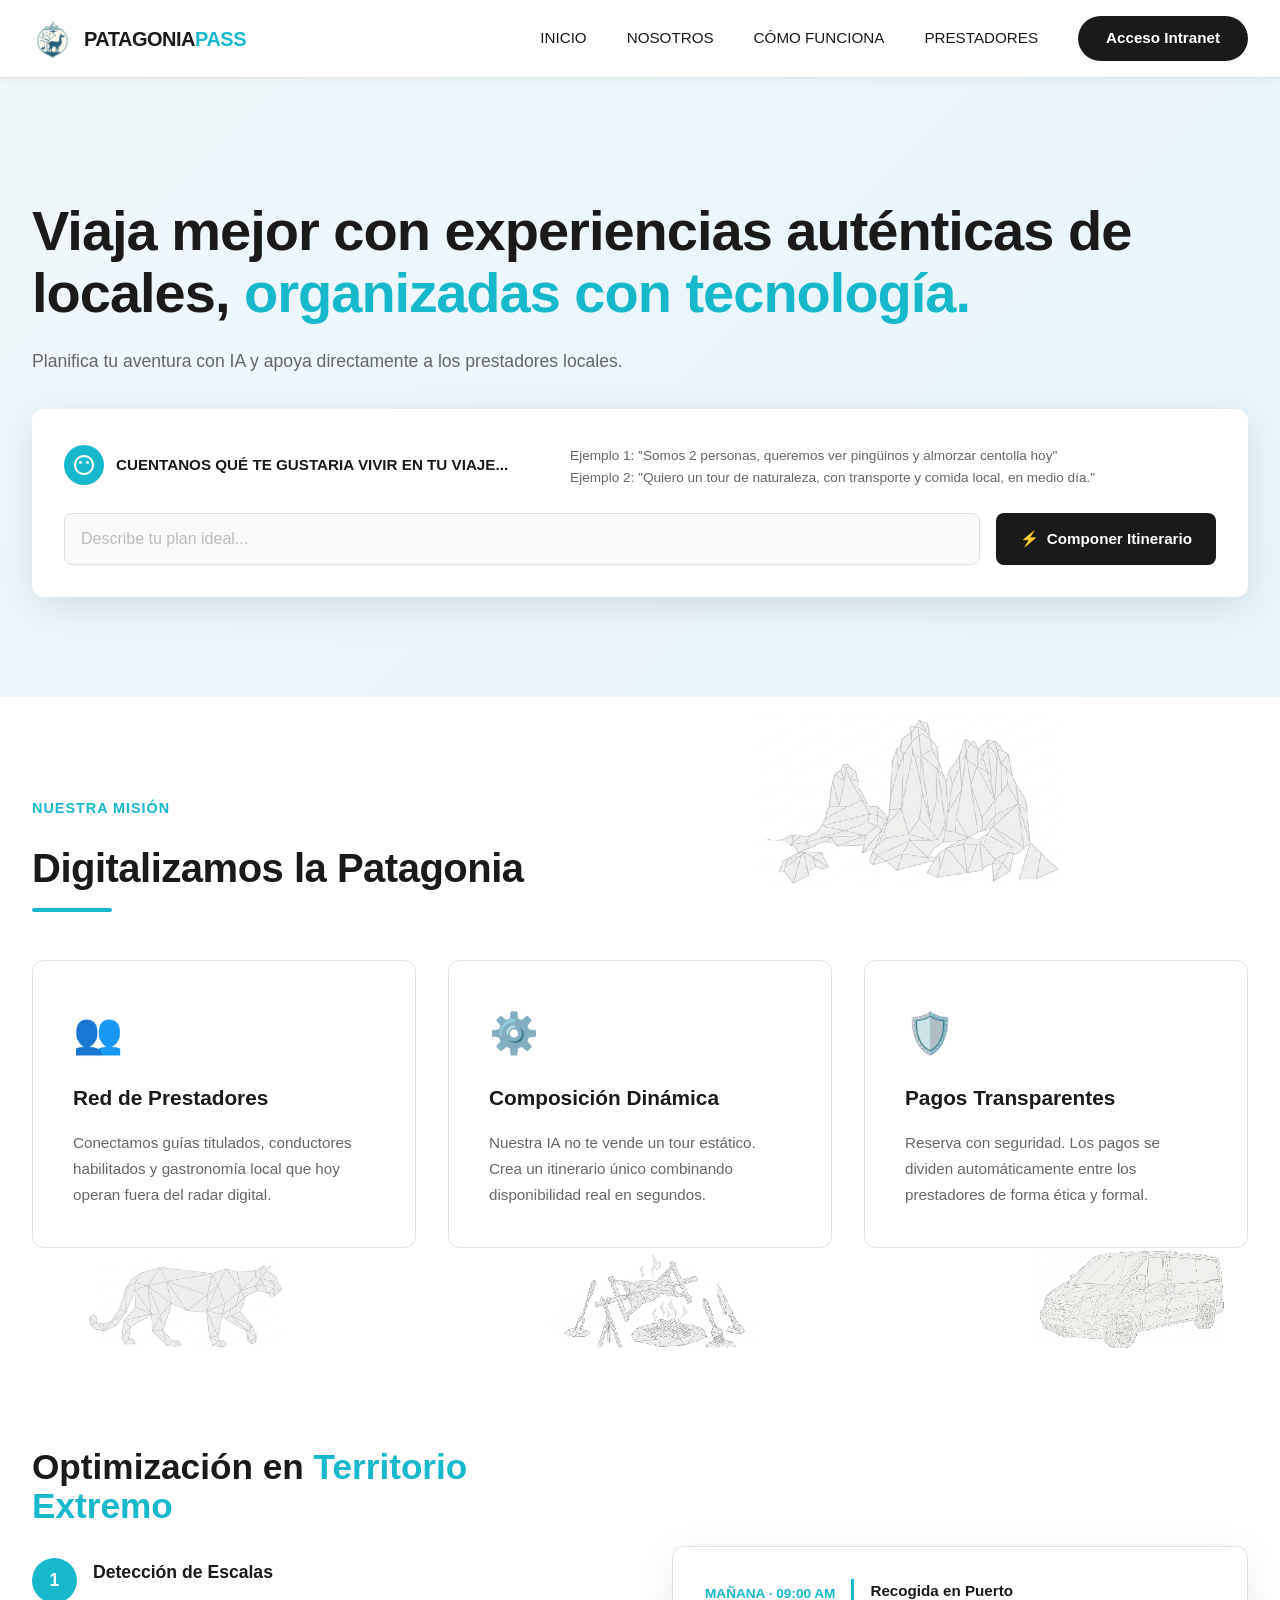
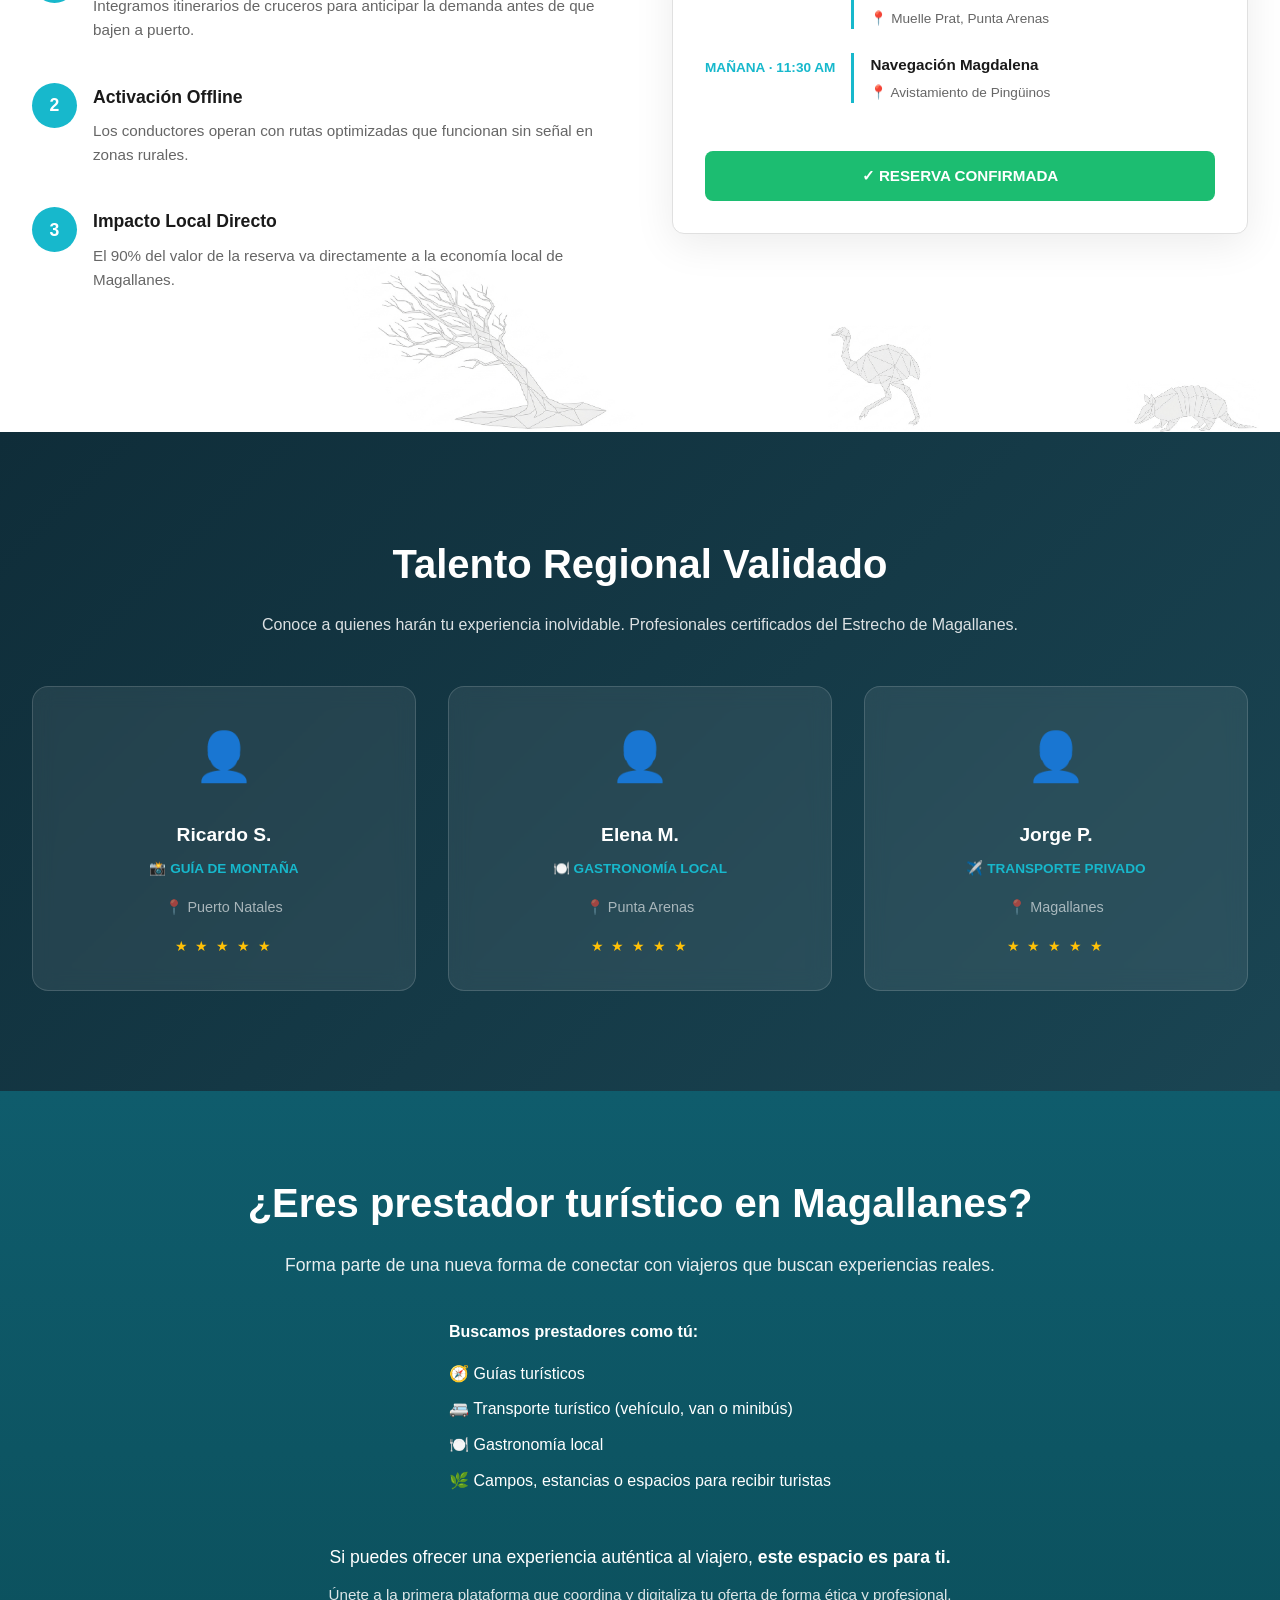
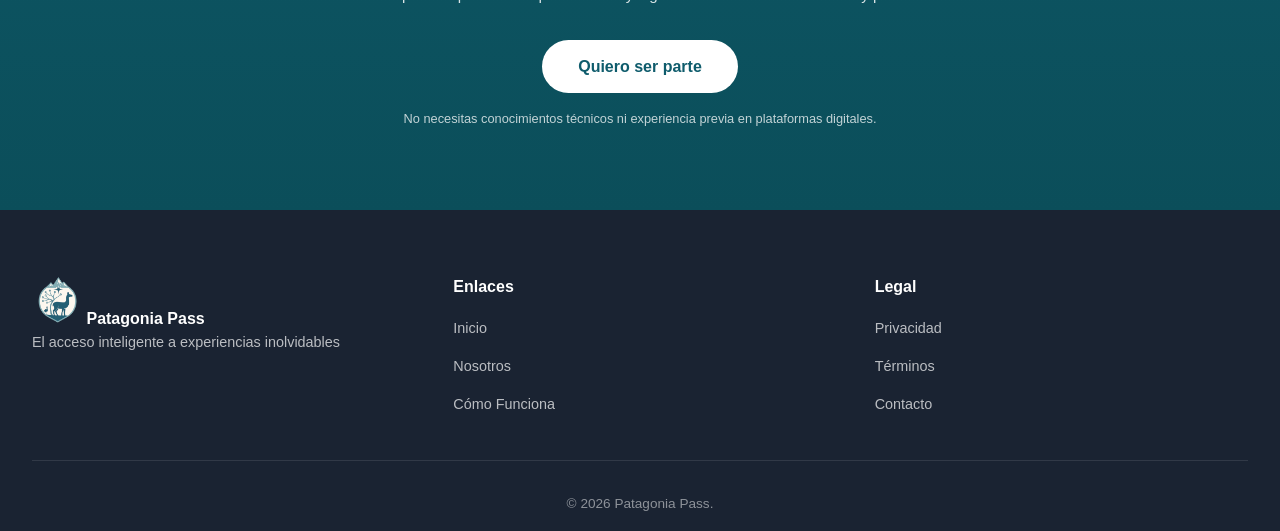
==== frontend/index.html @ 4f22b5eb "Carga frontend" ====
<!DOCTYPE html>
<html lang="es">
<head>
    <meta charset="UTF-8">
    <meta name="viewport" content="width=device-width, initial-scale=1.0">
    <title>Patagonia Pass - El acceso inteligente a experiencias inolvidables</title>
    <link rel="stylesheet" href="assets/css/styles.css">
    <link rel="icon" type="image/png" href="assets/images/logo.png">
</head>
<body>
    <!-- ============== HEADER ============== -->
    <header>
        <div class="header-content">
            <a href="#" class="logo">
                <img src="assets/images/logo.png" alt="Patagonia Pass Logo" class="logo-icon">
                <span class="logo-text">PATAGONIA<span class="pass">PASS</span></span>
            </a>
            <nav>
                <a href="#inicio">INICIO</a>
                <a href="#nosotros">NOSOTROS</a>
                <a href="#como">CÓMO FUNCIONA</a>
                <a href="#prestadores">PRESTADORES</a>
                <a href="login.html" class="btn-acceso">Acceso Intranet</a>
            </nav>
        </div>
    </header>

    <!-- ============== HERO SECTION ============== -->
    <section class="hero" id="inicio">
        <div class="hero-content">
            <div class="hero-text">
                <h1>Viaja mejor con experiencias auténticas de locales, <span class="highlight"> organizadas con tecnología.</span></h1>
                <p>Planifica tu aventura con IA y apoya directamente a los prestadores locales.</p>

                <div class="hero-input-box">
                    <div class="input-label">
                        <svg viewBox="0 0 24 24" fill="currentColor">
                            <path d="M12 2c-5.5 0-10 4.5-10 10s4.5 10 10 10 10-4.5 10-10-4.5-10-10-10zm0 18c-4.4 0-8-3.6-8-8s3.6-8 8-8 8 3.6 8 8-3.6 8-8 8zm3.5-9c.8 0 1.5-.7 1.5-1.5s-.7-1.5-1.5-1.5-1.5.7-1.5 1.5.7 1.5 1.5 1.5zm-7 0c.8 0 1.5-.7 1.5-1.5S9.3 8 8.5 8 7 8.7 7 9.5 7.7 11 8.5 11z"/>
                        </svg>
                        CUENTANOS QUÉ TE GUSTARIA VIVIR EN TU VIAJE...
                        <span class="input-label-subtitle">Ejemplo 1: "Somos 2 personas, queremos ver pingüinos y almorzar centolla hoy"<br> Ejemplo 2: "Quiero un tour de naturaleza, con transporte y comida local, en medio día."</span>
                    </div>
                    <div class="input-group">
                        <input type="text" placeholder="Describe tu plan ideal...">
                        <button class="btn-compose">
                            <span>⚡</span>
                            <span>Componer Itinerario</span>
                        </button>
                    </div>
                </div>
            </div>
        </div>
    </section>

    <!-- ============== MISSION SECTION ============== -->
    <section class="mission-section" id="nosotros">
        <p class="mission-label">NUESTRA MISIÓN</p>
        <h2 class="mission-title">Digitalizamos la Patagonia</h2>
        <div class="title-underline"></div>

        <div class="values-grid">
            <div class="value-card">
                <div class="value-icon">👥</div>
                <h3>Red de Prestadores</h3>
                <p>Conectamos guías titulados, conductores habilitados y gastronomía local que hoy operan fuera del radar digital.</p>
            </div>
            <div class="value-card">
                <div class="value-icon">⚙️</div>
                <h3>Composición Dinámica</h3>
                <p>Nuestra IA no te vende un tour estático. Crea un itinerario único combinando disponibilidad real en segundos.</p>
            </div>
            <div class="value-card">
                <div class="value-icon">🛡️</div>
                <h3>Pagos Transparentes</h3>
                <p>Reserva con seguridad. Los pagos se dividen automáticamente entre los prestadores de forma ética y formal.</p>
            </div>
        </div>
    </section>

    <!-- ============== EXTREME TERRITORY SECTION ============== -->
    <section class="territory-section" id="como">
        <div class="territory-content">
            <div class="territory-text">
                <h2>Optimización en <span class="highlight">Territorio Extremo</span></h2>
                
                <ul class="territory-list">
                    <li>
                        <div class="number">1</div>
                        <div>
                            <h3>Detección de Escalas</h3>
                            <p>Integramos itinerarios de cruceros para anticipar la demanda antes de que bajen a puerto.</p>
                        </div>
                    </li>
                    <li>
                        <div class="number">2</div>
                        <div>
                            <h3>Activación Offline</h3>
                            <p>Los conductores operan con rutas optimizadas que funcionan sin señal en zonas rurales.</p>
                        </div>
                    </li>
                    <li>
                        <div class="number">3</div>
                        <div>
                            <h3>Impacto Local Directo</h3>
                            <p>El 90% del valor de la reserva va directamente a la economía local de Magallanes.</p>
                        </div>
                    </li>
                </ul>
            </div>

            <div class="territory-visual">
                
                
                <div class="itinerary-item">
                    <div class="itinerary-time">MAÑANA · 09:00 AM</div>
                    <div class="itinerary-content">
                        <h4>Recogida en Puerto</h4>
                        <p>📍 Muelle Prat, Punta Arenas</p>
                    </div>
                </div>

                <div class="itinerary-item">
                    <div class="itinerary-time">MAÑANA · 11:30 AM</div>
                    <div class="itinerary-content">
                        <h4>Navegación Magdalena</h4>
                        <p>📍 Avistamiento de Pingüinos</p>
                    </div>
                </div>

                <button class="btn-confirm">✓ RESERVA CONFIRMADA</button>
            </div>
        </div>
    </section>

    <!-- ============== TALENTS SECTION ============== -->
    <section class="talents-section" id="prestadores">
        <div class="talents-content">
            <h2>Talento Regional Validado</h2>
            <p>Conoce a quienes harán tu experiencia inolvidable. Profesionales certificados del Estrecho de Magallanes.</p>

            <div class="talents-grid">
                <div class="talent-card">
                    <div class="talent-icon">👤</div>
                    <h3>Ricardo S.</h3>
                    <div class="talent-role">📸 GUÍA DE MONTAÑA</div>
                    <div class="talent-location">📍 Puerto Natales</div>
                    <div class="talent-stars">★ ★ ★ ★ ★</div>
                </div>

                <div class="talent-card">
                    <div class="talent-icon">👤</div>
                    <h3>Elena M.</h3>
                    <div class="talent-role">🍽️ GASTRONOMÍA LOCAL</div>
                    <div class="talent-location">📍 Punta Arenas</div>
                    <div class="talent-stars">★ ★ ★ ★ ★</div>
                </div>

                <div class="talent-card">
                    <div class="talent-icon">👤</div>
                    <h3>Jorge P.</h3>
                    <div class="talent-role">✈️ TRANSPORTE PRIVADO</div>
                    <div class="talent-location">📍 Magallanes</div>
                    <div class="talent-stars">★ ★ ★ ★ ★</div>
                </div>
            </div>
        </div>
    </section>

    <!-- ============== providers SECTION ============== -->
    
<section class="providers-section">
  <div class="providers-container">

    <h2 class="providers-title">
      ¿Eres prestador turístico en Magallanes?
    </h2>

    <p class="providers-subtitle">
      Forma parte de una nueva forma de conectar con viajeros que buscan experiencias reales.
    </p>

    <div class="providers-list-wrapper">
      <p class="providers-list-title">Buscamos prestadores como tú:</p>

      <ul class="providers-list">
        <li>🧭 Guías turísticos</li>
        <li>🚐 Transporte turístico (vehículo, van o minibús)</li>
        <li>🍽️ Gastronomía local</li>
        <li>🌿 Campos, estancias o espacios para recibir turistas</li>
      </ul>
    </div>

    <p class="providers-closing">
      Si puedes ofrecer una experiencia auténtica al viajero,
      <strong>este espacio es para ti.</strong>
    </p>

    <p class="providers-description">
      Únete a la primera plataforma que coordina y digitaliza tu oferta de forma ética y profesional.
    </p>

    <a href="register.html" class="providers-button">
      Quiero ser parte
    </a>

    <p class="providers-note">
      No necesitas conocimientos técnicos ni experiencia previa en plataformas digitales.
    </p>

  </div>
</section>


    <!-- ============== FOOTER ============== -->
    <footer>
        
        <div class="footer-content">
            <div class="footer-section">
                
                <img src="assets/images/logo.png" alt="Patagonia Pass" class="footer-logo-img">
            <span><b>Patagonia Pass</b></span>
                <p>El acceso inteligente a experiencias inolvidables</p>
            </div>
            <div class="footer-section">
                <h4>Enlaces</h4>
                <ul>
                    <li><a href="#inicio">Inicio</a></li>
                    <li><a href="#nosotros">Nosotros</a></li>
                    <li><a href="#como">Cómo Funciona</a></li>
                </ul>
            </div>
            <div class="footer-section">
                <h4>Legal</h4>
                <ul>
                    <li><a href="#">Privacidad</a></li>
                    <li><a href="#">Términos</a></li>
                    <li><a href="#">Contacto</a></li>
                </ul>
            </div>
        </div>
        <div class="footer-bottom">
            <p>&copy; 2026 Patagonia Pass.</p>
        </div>
    </footer>

    <script src="assets/js/main.js"></script>
</body>
</html>
---- frontend/assets/css/styles.css ----
/* PATAGONIA PASS - MAIN STYLES */

* {
    margin: 0;
    padding: 0;
    box-sizing: border-box;
}

:root {
    --primary-dark: #1a2332;
    --primary-teal: #1b7fa8;
    --accent-cyan: #17b8cc;
    --accent-blue: #0087d4;
    --text-dark: #1a1a1a;
    --text-light: #ffffff;
    --text-muted: #666666;
    --bg-light: #f5f9fc;
    --bg-dark: #1a2e3e;
    --border-light: #e0e0e0;
    --success-green: #1cbd71;
}

html {
    scroll-behavior: smooth;
}

body {
    font-family: -apple-system, BlinkMacSystemFont, 'Segoe UI', Roboto, 'Helvetica Neue', Arial, sans-serif;
    background: white;
    color: var(--text-dark);
    line-height: 1.6;
    overflow-x: hidden;
     
}

/* HEADER & NAV */

header {
    position: fixed;
    top: 0;
    width: 100%;
    z-index: 1000;
    background: rgba(255, 255, 255, 0.98);
    backdrop-filter: blur(10px);
    border-bottom: 1px solid var(--border-light);
    padding: 1rem 2rem;
    box-shadow: 0 2px 10px rgba(0, 0, 0, 0.05);
    transition: all 0.3s ease;
}

header.scrolled {
    box-shadow: 0 4px 20px rgba(0, 0, 0, 0.1);
}

.header-content {
    max-width: 1400px;
    margin: 0 auto;
    display: flex;
    justify-content: space-between;
    align-items: center;
}

.logo {
    display: flex;
    align-items: center;
    gap: 0.75rem;
    text-decoration: none;
    color: var(--text-dark);
    transition: transform 0.3s ease;
}

.logo:hover {
    transform: scale(1.05);
}

.logo-icon {
    width: 40px;
    height: 40px;
    object-fit: contain;
}

.logo-text {
    font-size: 1.25rem;
    font-weight: 700;
    letter-spacing: -0.5px;
}

.logo-text .pass {
    color: var(--accent-cyan);
}

nav {
    display: flex;
    gap: 2.5rem;
    align-items: center;
}

nav a {
    color: var(--text-dark);
    text-decoration: none;
    font-size: 0.95rem;
    font-weight: 500;
    transition: color 0.3s ease;
    position: relative;
}

nav a:hover {
    color: var(--accent-cyan);
}

.btn-acceso {
    background: var(--text-dark);
    color: white;
    padding: 0.65rem 1.75rem;
    border-radius: 25px;
    border: none;
    font-weight: 600;
    cursor: pointer;
    transition: all 0.3s ease;
    text-decoration: none;
    font-size: 0.95rem;
    display: inline-block;
}

.btn-acceso:hover {
    background: var(--accent-cyan);
    transform: translateY(-2px);
    box-shadow: 0 4px 15px rgba(23, 184, 204, 0.3);
}

/* HERO SECTION */

.hero {
    background: linear-gradient(135deg, #f0f7fb 0%, #e6f5fc 100%);
    padding: 140px 2rem 100px;
    position: relative;
    overflow: hidden;
    margin-top: 60px;
}

.hero::before {
    content: '';
    position: absolute;
    top: -100px;
    right: -150px;
    width: 500px;
    height: 500px;
    opacity: 0.08;
    filter: grayscale(1) brightness(1.2);
}

.hero::after {
    content: '';
    position: absolute;
    bottom: -50px;
    left: -100px;
    width: 400px;
    height: 400px;
    opacity: 0.06;
    filter: grayscale(1) brightness(1.2);
    transform: scaleX(-1);
}

.hero-content {
    max-width: 1400px;
    margin: 0 auto;
    display: grid;
    grid-template-columns: 1fr;
    gap: 3rem;
    align-items: center;
    position: relative;
    z-index: 10;
  
}

.hero-text h1 {
    font-size: 3.5rem;
    line-height: 1.1;
    color: var(--text-dark);
    margin-bottom: 1.5rem;
    font-weight: 900;
    letter-spacing: -1px;
}

.hero-text h1 .highlight {
    color: var(--accent-cyan);
}

.hero-text p {
    font-size: 1.1rem;
    color: var(--text-muted);
    margin-bottom: 2rem;
    line-height: 1.7;
}

.hero-input-box {
    background: white;
    border-radius: 12px;
    padding: 2rem;
    box-shadow: 0 10px 40px rgba(0, 0, 0, 0.1);
    margin-top: 2rem;
    animation: slideUp 0.6s ease-out 0.3s both;
    width: 100%;
}

@keyframes slideUp {
    from {
        opacity: 0;
        transform: translateY(30px);
    }
    to {
        opacity: 1;
        transform: translateY(0);
    }
}

.input-label {
    display: flex;
    align-items: center;
    gap: 0.75rem;
    margin-bottom: 1.5rem;
    font-weight: 700;
    color: var(--text-dark);
    font-size: 0.95rem;
}

.input-label svg {
    width: 40px;
    height: 40px;
    background: var(--accent-cyan);
    border-radius: 50%;
    padding: 8px;
    color: white;
    flex-shrink: 0;
}

.input-label-subtitle {
    display: block;
    font-size: 0.85rem;
    color: var(--text-muted);
    font-weight: 400;
    margin-top: 0.25rem;
    margin-left: 50px;
}

.input-group {
    display: flex;
    gap: 1rem;
    width: 100%;
}

.input-group input {
    flex: 1;
    padding: 1rem;
    border: 1px solid var(--border-light);
    border-radius: 8px;
    font-size: 1rem;
    background: #f9f9f9;
    color: var(--text-dark);
    transition: all 0.3s ease;
}

.input-group input:focus {
    outline: none;
    border-color: var(--accent-cyan);
    background: white;
    box-shadow: 0 0 0 3px rgba(23, 184, 204, 0.1);
}

.input-group input::placeholder {
    color: #bbb;
}

.btn-compose {
    background: var(--text-dark);
    color: white;
    padding: 1rem 1.5rem;
    border-radius: 8px;
    border: none;
    font-weight: 600;
    cursor: pointer;
    transition: all 0.3s ease;
    white-space: nowrap;
    display: flex;
    align-items: center;
    gap: 0.5rem;
    font-size: 0.95rem;
}

.btn-compose:hover {
    background: var(--accent-cyan);
    transform: translateY(-2px);
    box-shadow: 0 6px 20px rgba(23, 184, 204, 0.4);
}

/* MISSION SECTION */

.mission-section {
    padding: 100px 2rem;
    max-width: 1400px;
    margin: 0 auto;
    background: linear-gradient(180deg, rgba(255, 255, 255, 0) 0%, rgba(23, 184, 204, 0.02) 100%);
    background-image: url('../images/Fondo - guanaco.png');
    background-size: contain;
    background-repeat: no-repeat;
   
    
    
    
}

.mission-section::before {
    content: '';
    position: absolute;
    top: 50%;
    right: -150px;
    width: 400px;
    height: 400px;
    opacity: 0.05;
    filter: grayscale(1);
    pointer-events: none;
}

.mission-label {
    color: var(--accent-cyan);
    font-size: 0.9rem;
    font-weight: 700;
    letter-spacing: 1px;
    margin-bottom: 1rem;
}

.mission-title {
    font-size: 2.5rem;
    color: var(--text-dark);
    margin-bottom: 0.5rem;
    font-weight: 900;
    letter-spacing: -0.5px;
}

.title-underline {
    width: 80px;
    height: 4px;
    background: var(--accent-cyan);
    margin-bottom: 3rem;
    border-radius: 2px;
}

.values-grid {
    display: grid;
    grid-template-columns: repeat(3, 1fr);
    gap: 2rem;
    margin-top: 2rem;
}

.value-card {
    background: white;
    border: 1px solid var(--border-light);
    border-radius: 12px;
    padding: 2.5rem;
    transition: all 0.3s ease;
    position: relative;
}

.value-card:hover {
    box-shadow: 0 10px 30px rgba(0, 0, 0, 0.1);
    transform: translateY(-8px);
    border-color: var(--accent-cyan);
}

.value-icon {
    font-size: 2.5rem;
    margin-bottom: 1rem;
    color: var(--accent-cyan);
}

.value-card h3 {
    font-size: 1.3rem;
    color: var(--text-dark);
    margin-bottom: 1rem;
    font-weight: 700;
}

.value-card p {
    color: var(--text-muted);
    line-height: 1.7;
    font-size: 0.95rem;
}

/* TERRITORY SECTION */

.territory-section {
    background: white;
    padding: 100px 2rem;
    position: relative;
     background-image: url('../images/Fondo - segunda.png');
    background-size: contain;
    background-repeat: no-repeat;
    
}

.territory-section::before {
    content: '';
    position: absolute;
    top: -50px;
    left: -150px;
    width: 400px;
    height: 400px;
 
    
}

.territory-content {
    max-width: 1400px;
    margin: 0 auto;
    display: grid;
    grid-template-columns: 1fr 1fr;
    gap: 4rem;
    align-items: center;
}

.territory-text h2 {
    font-size: 2.2rem;
    color: var(--text-dark);
    margin-bottom: 2rem;
    font-weight: 900;
    line-height: 1.1;
}

.territory-text h2 .highlight {
    color: var(--accent-cyan);
}

.territory-list {
    list-style: none;
}

.territory-list li {
    display: flex;
    gap: 1rem;
    margin-bottom: 2.5rem;
    align-items: flex-start;
    animation: fadeInLeft 0.6s ease-out backwards;
}

.territory-list li:nth-child(1) {
    animation-delay: 0.1s;
}

.territory-list li:nth-child(2) {
    animation-delay: 0.2s;
}

.territory-list li:nth-child(3) {
    animation-delay: 0.3s;
}

@keyframes fadeInLeft {
    from {
        opacity: 0;
        transform: translateX(-30px);
    }
    to {
        opacity: 1;
        transform: translateX(0);
    }
}

.territory-list .number {
    background: var(--accent-cyan);
    color: white;
    width: 45px;
    height: 45px;
    border-radius: 50%;
    display: flex;
    align-items: center;
    justify-content: center;
    font-weight: 700;
    flex-shrink: 0;
    font-size: 1.1rem;
}

.territory-list h3 {
    font-size: 1.1rem;
    color: var(--text-dark);
    margin-bottom: 0.5rem;
    font-weight: 700;
}

.territory-list p {
    color: var(--text-muted);
    font-size: 0.95rem;
    line-height: 1.6;
}

.territory-visual {
    background: white;
    border-radius: 12px;
    padding: 2rem;
    box-shadow: 0 10px 40px rgba(0, 0, 0, 0.08);
    border: 1px solid var(--border-light);
    animation: slideUp 0.6s ease-out;
}

.itinerary-item {
    display: flex;
    gap: 1rem;
    margin-bottom: 1.5rem;
    align-items: flex-start;
}

.itinerary-time {
    color: var(--accent-cyan);
    font-weight: 700;
    font-size: 0.85rem;
    white-space: nowrap;
    padding-top: 0.25rem;
}

.itinerary-content {
    flex: 1;
    border-left: 3px solid var(--accent-cyan);
    padding-left: 1rem;
}

.itinerary-content h4 {
    color: var(--text-dark);
    margin-bottom: 0.25rem;
    font-weight: 700;
    font-size: 0.95rem;
}

.itinerary-content p {
    color: var(--text-muted);
    font-size: 0.85rem;
}

.btn-confirm {
    background: var(--success-green);
    color: white;
    width: 100%;
    padding: 1rem;
    border: none;
    border-radius: 8px;
    font-weight: 700;
    cursor: pointer;
    margin-top: 1.5rem;
    transition: all 0.3s ease;
    font-size: 0.95rem;
}

.btn-confirm:hover {
    background: #159d60;
    transform: translateY(-2px);
    box-shadow: 0 6px 20px rgba(28, 189, 113, 0.3);
}

/* TALENTS SECTION */

.talents-section {
    background: linear-gradient(135deg, #0f2d39 0%, #1a4553 100%);
    padding: 100px 2rem;
    color: white;
    position: relative;
    overflow: hidden;
}

.talents-section::before {
    content: '';
    position: absolute;
    top: 50%;
    right: -100px;
    width: 450px;
    height: 450px;
    opacity: 0.08;
    filter: grayscale(1) brightness(0.8);
    transform: translateY(-50%);
}

.talents-content {
    max-width: 1400px;
    margin: 0 auto;
    text-align: center;
    position: relative;
    z-index: 10;
}

.talents-content h2 {
    font-size: 2.5rem;
    color: white;
    margin-bottom: 1rem;
    font-weight: 900;
}

.talents-content > p {
    color: rgba(255, 255, 255, 0.85);
    font-size: 1rem;
    margin-bottom: 3rem;
    max-width: 800px;
    margin-left: auto;
    margin-right: auto;
    line-height: 1.6;
}

.talents-grid {
    display: grid;
    grid-template-columns: repeat(3, 1fr);
    gap: 2rem;
    margin-top: 2rem;
}

.talent-card {
    background: rgba(255, 255, 255, 0.08);
    border: 1px solid rgba(255, 255, 255, 0.15);
    border-radius: 16px;
    padding: 2rem;
    text-align: center;
    transition: all 0.3s ease;
    backdrop-filter: blur(10px);
    animation: fadeInUp 0.6s ease-out backwards;
}

.talent-card:nth-child(1) {
    animation-delay: 0.1s;
}

.talent-card:nth-child(2) {
    animation-delay: 0.2s;
}

.talent-card:nth-child(3) {
    animation-delay: 0.3s;
}

@keyframes fadeInUp {
    from {
        opacity: 0;
        transform: translateY(30px);
    }
    to {
        opacity: 1;
        transform: translateY(0);
    }
}

.talent-card:hover {
    background: rgba(255, 255, 255, 0.12);
    transform: translateY(-5px);
    border-color: rgba(23, 184, 204, 0.5);
}

.talent-icon {
    font-size: 3rem;
    margin-bottom: 1.5rem;
    color: var(--accent-cyan);
}

.talent-card h3 {
    color: white;
    font-size: 1.2rem;
    margin-bottom: 0.5rem;
    font-weight: 700;
}

.talent-role {
    color: var(--accent-cyan);
    font-size: 0.85rem;
    font-weight: 700;
    margin-bottom: 1rem;
    display: flex;
    align-items: center;
    justify-content: center;
    gap: 0.5rem;
}

.talent-location {
    color: rgba(255, 255, 255, 0.6);
    font-size: 0.9rem;
    margin-bottom: 1rem;
}

.talent-stars {
    color: #ffc107;
    font-size: 0.9rem;
    letter-spacing: 2px;
}

/* OPERATOR CTA SECTION */

.operator-cta {
    background: linear-gradient(135deg, #0e5267 0%, #1a7891 100%);
    padding: 100px 2rem;
    position: relative;
    overflow: hidden;
}

.operator-cta::before {
    content: '';
    position: absolute;
    right: -120px;
    top: 50%;
    width: 450px;
    height: 450px;

    opacity: 0.1;
    filter: grayscale(1) brightness(0.9);
    transform: translateY(-50%);
}

.operator-cta-content {
    max-width: 1000px;
    margin: 0 auto;
    text-align: center;
    position: relative;
    z-index: 10;
}

.operator-cta h2 {
    font-size: 2rem;
    color: white;
    margin-bottom: 1rem;
    font-weight: 900;
}

.operator-cta p {
    color: rgba(255, 255, 255, 0.9);
    font-size: 1rem;
    margin-bottom: 2rem;
    line-height: 1.6;
}

.btn-register {
    background: white;
    color: var(--text-dark);
    padding: 1rem 2.5rem;
    border-radius: 25px;
    border: none;
    font-weight: 700;
    cursor: pointer;
    font-size: 1rem;
    transition: all 0.3s ease;
    text-decoration: none;
    display: inline-block;
}

.btn-register:hover {
    background: var(--accent-cyan);
    color: white;
    transform: translateY(-2px);
    box-shadow: 0 6px 20px rgba(0, 0, 0, 0.2);
}

/* FOOTER */

footer {
    background: var(--primary-dark);
    color: white;
    padding: 4rem 2rem 1rem;
}

.footer-logo {
    display: flex;
    align-items: center;
    justify-content: center;
    gap: 1rem;
    margin-bottom: 2rem;
    padding-bottom: 2rem;
    border-bottom: 1px solid rgba(255, 255, 255, 0.1);
}

.footer-logo-img {
    width: 50px;
    height: 50px;
    object-fit: contain;
}

.footer-logo span {
    font-weight: 700;
    font-size: 1.1rem;
}

.footer-content {
    max-width: 1400px;
    margin: 0 auto;
    display: grid;
    grid-template-columns: repeat(3, 1fr);
    gap: 3rem;
    margin-bottom: 2rem;
}

.footer-section h4 {
    font-size: 1rem;
    margin-bottom: 1rem;
    font-weight: 700;
}

.footer-section p {
    color: rgba(255, 255, 255, 0.7);
    font-size: 0.9rem;
}

.footer-section ul {
    list-style: none;
}

.footer-section ul li {
    margin-bottom: 0.75rem;
}

.footer-section ul li a {
    color: rgba(255, 255, 255, 0.7);
    text-decoration: none;
    transition: color 0.3s ease;
    font-size: 0.9rem;
}

.footer-section ul li a:hover {
    color: var(--accent-cyan);
}

.footer-bottom {
    border-top: 1px solid rgba(255, 255, 255, 0.1);
    padding-top: 2rem;
    text-align: center;
    color: rgba(255, 255, 255, 0.5);
    font-size: 0.85rem;
}

.providers-section {
  width: 100%;
  display: flex;
  justify-content: center;
  padding: 80px 20px;
  background: linear-gradient(180deg, #0f5c6c 0%, #0b4e5a 100%);
  color: #ffffff;
}

.providers-container {
  max-width: 800px;
  width: 100%;
  text-align: center;
}

.providers-title {
  font-size: 2.5rem;
    color: white;
    margin-bottom: 1rem;
    font-weight: 900;
}

.providers-subtitle {
  font-size: 1.1rem;
  opacity: 0.9;
  margin-bottom: 40px;
}

.providers-list-wrapper {
  display: inline-block;
  text-align: left;
  margin-bottom: 40px;
}

.providers-list-title {
  font-weight: 600;
  margin-bottom: 16px;
  text-align: left;
}

.providers-list {
  list-style: none;
  padding: 0;
  margin: 0;
}

.providers-list li {
  font-size: 1rem;
  margin-bottom: 10px;
}

.providers-closing {
  font-size: 1.1rem;
  margin-bottom: 12px;
}

.providers-description {
  font-size: 0.95rem;
  opacity: 0.85;
  margin-bottom: 32px;
}

.providers-button {
  display: inline-block;
  background-color: #ffffff;
  color: #0f5c6c;
  padding: 14px 36px;
  border-radius: 999px;
  font-weight: 600;
  text-decoration: none;
  transition: all 0.3s ease;
}

.providers-button:hover {
  background-color: #e6f2f4;
  transform: translateY(-2px);
}

.providers-note {
  font-size: 0.8rem;
  opacity: 0.75;
  margin-top: 16px;
}

/* RESPONSIVE */

@media (max-width: 1024px) {
    .hero-content,
    .territory-content {
        grid-template-columns: 1fr;
        gap: 2rem;
    }

    .hero-text h1 {
        font-size: 2.8rem;
    }

    .mission-title {
        font-size: 2rem;
    }

    .talents-grid {
        grid-template-columns: repeat(2, 1fr);
    }

    .footer-content {
        grid-template-columns: repeat(2, 1fr);
    }

    .values-grid {
        grid-template-columns: 1fr;
    }
}

@media (max-width: 768px) {
    header {
        padding: 0.75rem 1rem;
    }

    .header-content {
        flex-direction: column;
        gap: 1rem;
    }

    nav {
        flex-direction: column;
        gap: 0.75rem;
        width: 100%;
        text-align: center;
        font-size: 0.85rem;
    }

    .btn-acceso {
        width: 100%;
    }

    .hero {
        padding: 120px 1rem 60px;
        margin-top: 50px;
    }

    .hero-text h1 {
        font-size: 2rem;
    }

    .input-group {
        flex-direction: column;
    }

    .btn-compose {
        justify-content: center;
        width: 100%;
    }

    .mission-section,
    .territory-section {
        padding: 60px 1rem;
    }

    .mission-title {
        font-size: 1.8rem;
    }

    .territory-text h2 {
        font-size: 1.8rem;
    }

    .operator-cta {
        padding: 60px 1rem;
    }

    .operator-cta h2 {
        font-size: 1.5rem;
    }

    .footer-content {
        grid-template-columns: 1fr;
        gap: 1.5rem;
    }

    .talents-grid {
        grid-template-columns: 1fr;
    }

    .hero::before,
    .hero::after,
    .mission-section::before,
    .territory-section::before,
    .talents-section::before,
    .operator-cta::before {
        opacity: 0.02;
    }
}

@media (max-width: 480px) {
    .hero-text h1 {
        font-size: 1.5rem;
    }

    .hero-input-box {
        padding: 1.5rem;
    }

    .mission-title {
        font-size: 1.5rem;
    }

    .operator-cta h2 {
        font-size: 1.25rem;
    }

    nav a {
        font-size: 0.75rem;
    }
}
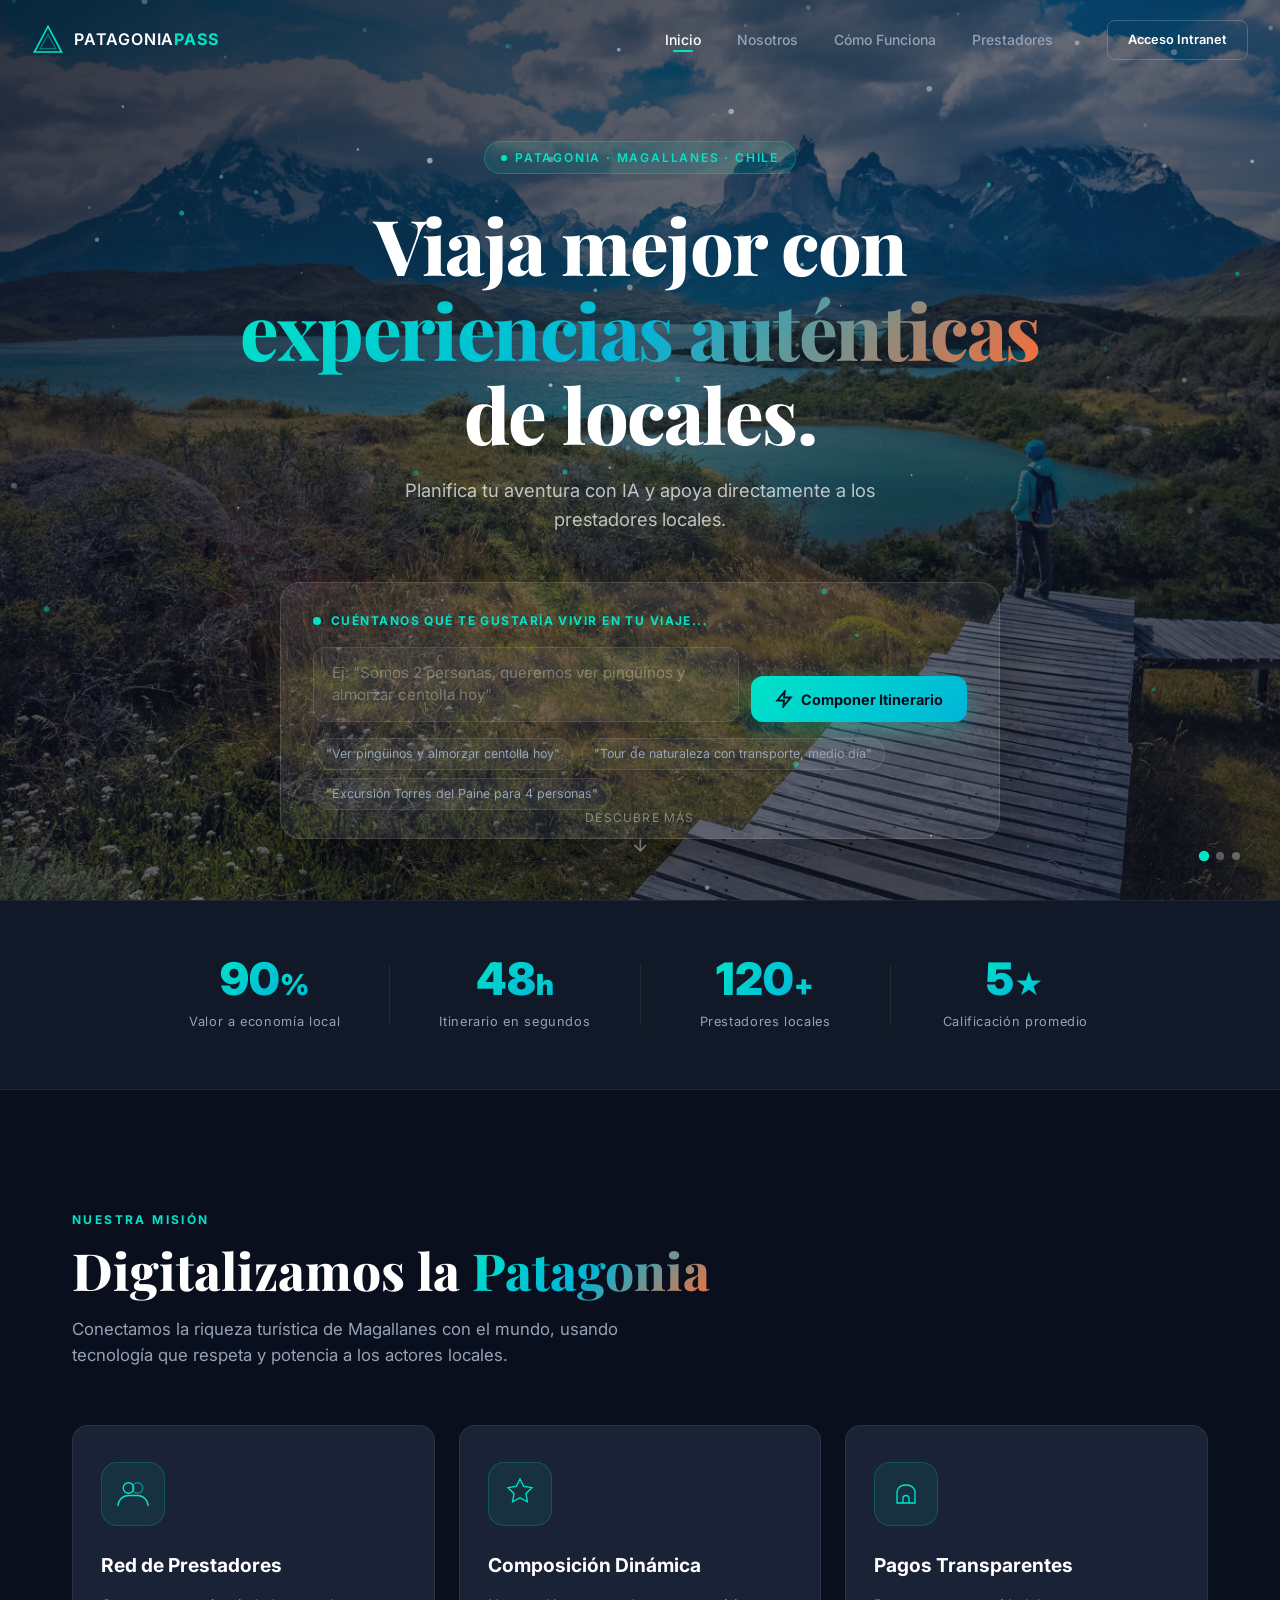
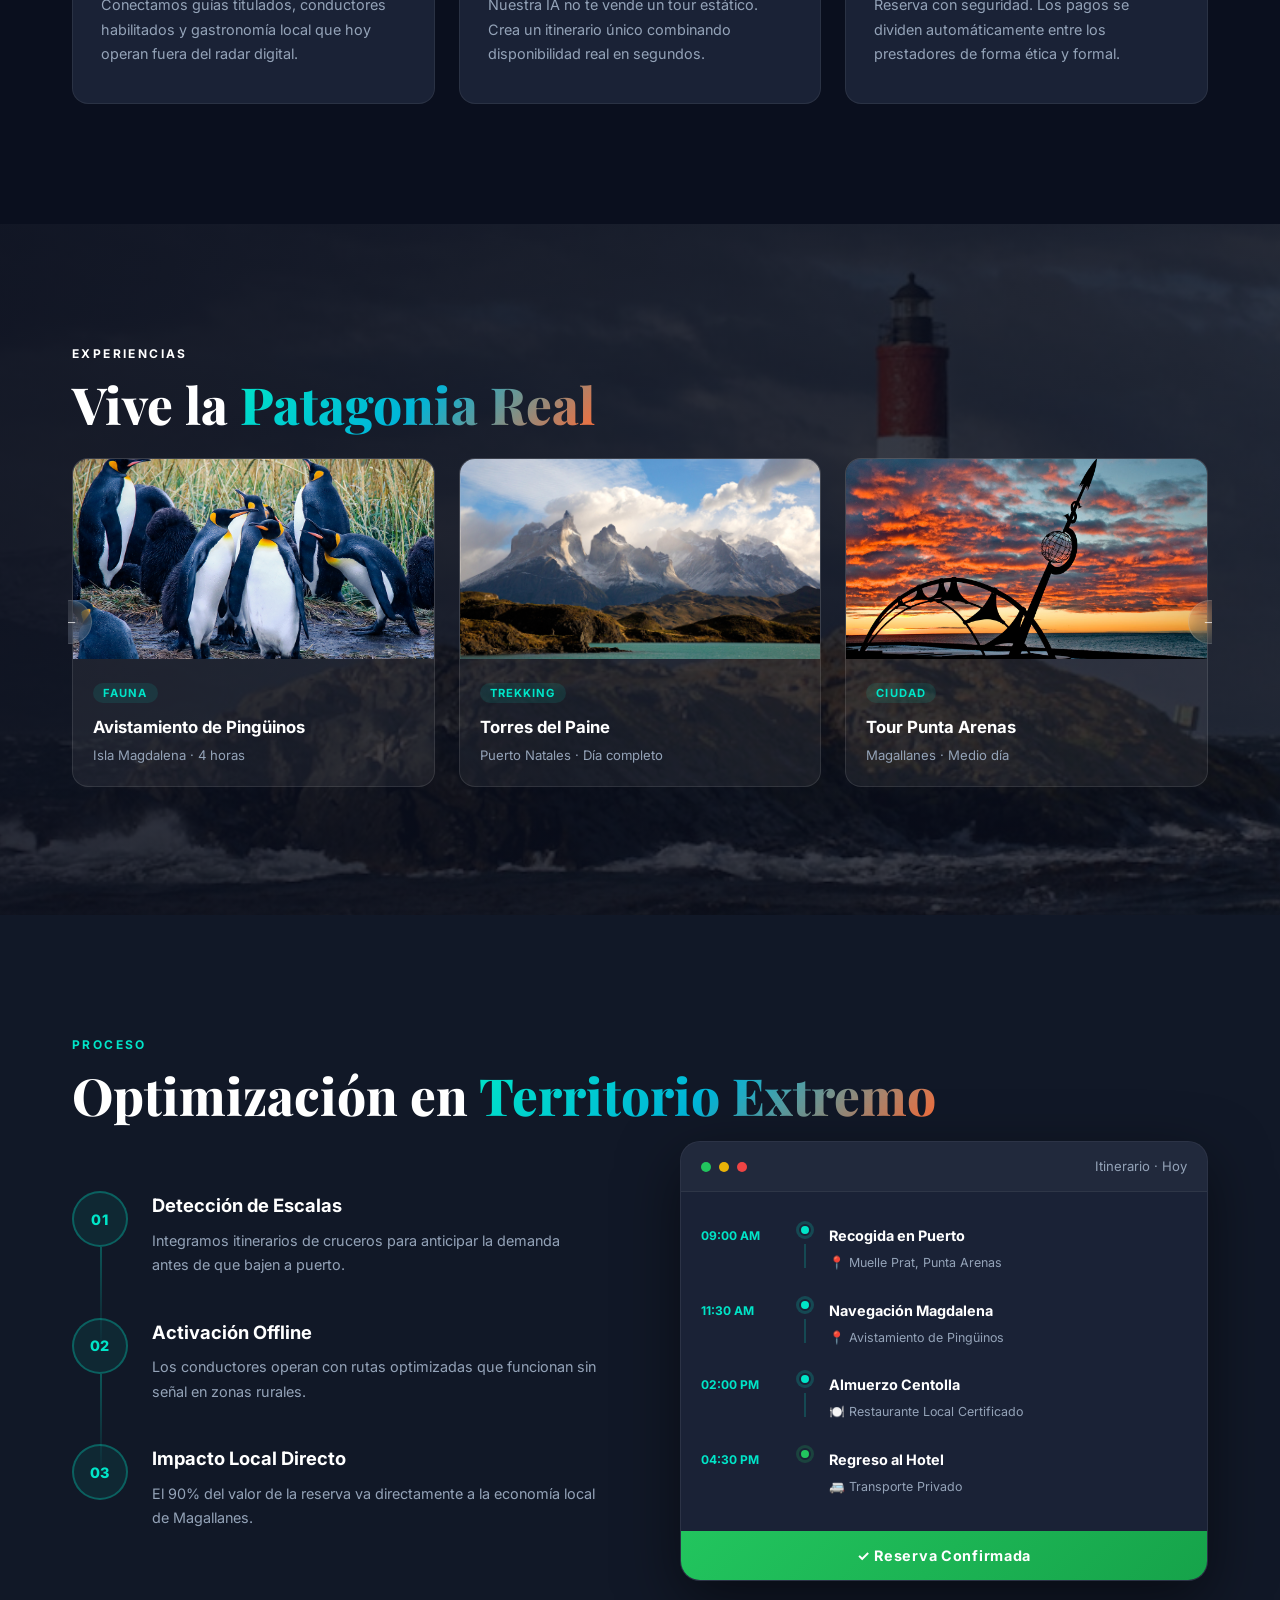
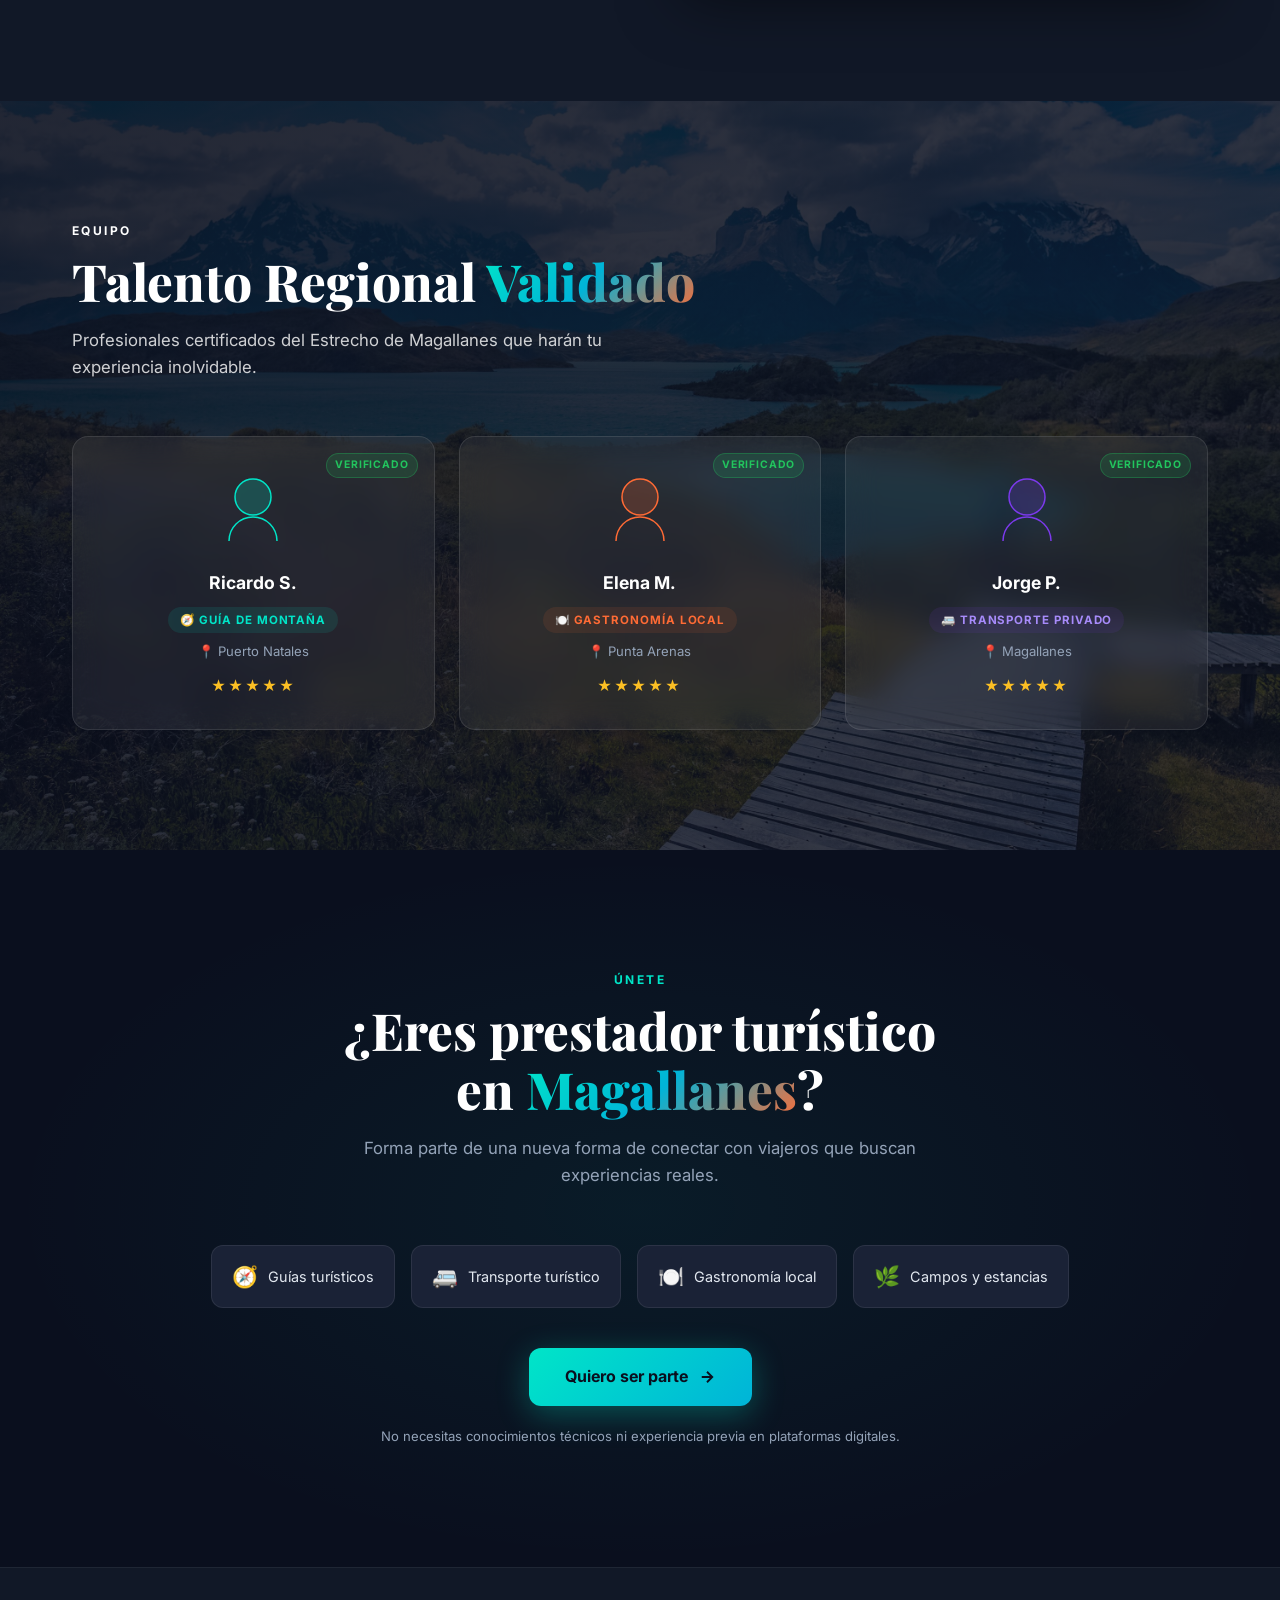
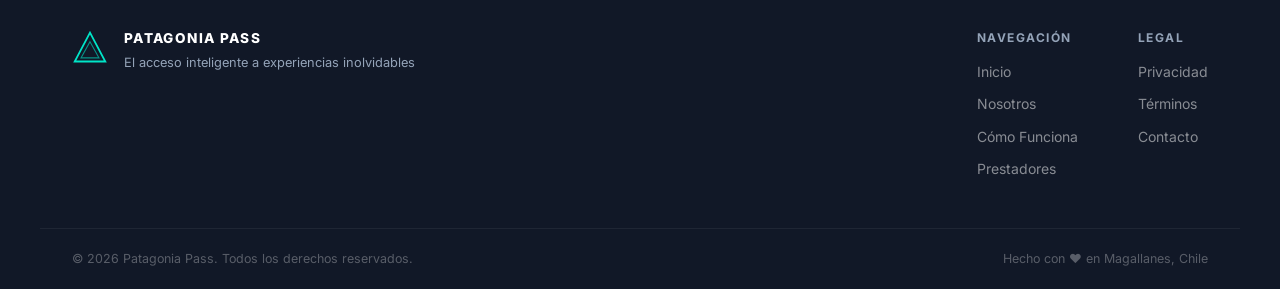
==== commit 1716d4a0: "nueva version" ====
--- a/frontend/index.html
+++ b/frontend/index.html
@@ -1,248 +1,457 @@
 <!DOCTYPE html>
 <html lang="es">
 <head>
-    <meta charset="UTF-8">
-    <meta name="viewport" content="width=device-width, initial-scale=1.0">
-    <title>Patagonia Pass - El acceso inteligente a experiencias inolvidables</title>
-    <link rel="stylesheet" href="assets/css/styles.css">
-    <link rel="icon" type="image/png" href="assets/images/logo.png">
+  <meta charset="UTF-8" />
+  <meta name="viewport" content="width=device-width, initial-scale=1.0" />
+  <title>Patagonia Pass — El acceso inteligente a experiencias inolvidables</title>
+  <meta name="description" content="Planifica tu aventura en la Patagonia con IA. Guías locales, transporte y gastronomía auténtica en un solo itinerario." />
+  <link rel="stylesheet" href="assets/css/style.css" />
+  <link rel="preconnect" href="https://fonts.googleapis.com" />
+  <link rel="preconnect" href="https://fonts.gstatic.com" crossorigin />
+  <link href="https://fonts.googleapis.com/css2?family=Inter:wght@300;400;500;600;700;800;900&family=Playfair+Display:ital,wght@0,700;0,800;1,700&display=swap" rel="stylesheet" />
 </head>
 <body>
-    <!-- ============== HEADER ============== -->
-    <header>
-        <div class="header-content">
-            <a href="#" class="logo">
-                <img src="assets/images/logo.png" alt="Patagonia Pass Logo" class="logo-icon">
-                <span class="logo-text">PATAGONIA<span class="pass">PASS</span></span>
-            </a>
-            <nav>
-                <a href="#inicio">INICIO</a>
-                <a href="#nosotros">NOSOTROS</a>
-                <a href="#como">CÓMO FUNCIONA</a>
-                <a href="#prestadores">PRESTADORES</a>
-                <a href="login.html" class="btn-acceso">Acceso Intranet</a>
-            </nav>
-        </div>
-    </header>
-
-    <!-- ============== HERO SECTION ============== -->
-    <section class="hero" id="inicio">
-        <div class="hero-content">
-            <div class="hero-text">
-                <h1>Viaja mejor con experiencias auténticas de locales, <span class="highlight"> organizadas con tecnología.</span></h1>
-                <p>Planifica tu aventura con IA y apoya directamente a los prestadores locales.</p>
-
-                <div class="hero-input-box">
-                    <div class="input-label">
-                        <svg viewBox="0 0 24 24" fill="currentColor">
-                            <path d="M12 2c-5.5 0-10 4.5-10 10s4.5 10 10 10 10-4.5 10-10-4.5-10-10-10zm0 18c-4.4 0-8-3.6-8-8s3.6-8 8-8 8 3.6 8 8-3.6 8-8 8zm3.5-9c.8 0 1.5-.7 1.5-1.5s-.7-1.5-1.5-1.5-1.5.7-1.5 1.5.7 1.5 1.5 1.5zm-7 0c.8 0 1.5-.7 1.5-1.5S9.3 8 8.5 8 7 8.7 7 9.5 7.7 11 8.5 11z"/>
-                        </svg>
-                        CUENTANOS QUÉ TE GUSTARIA VIVIR EN TU VIAJE...
-                        <span class="input-label-subtitle">Ejemplo 1: "Somos 2 personas, queremos ver pingüinos y almorzar centolla hoy"<br> Ejemplo 2: "Quiero un tour de naturaleza, con transporte y comida local, en medio día."</span>
-                    </div>
-                    <div class="input-group">
-                        <input type="text" placeholder="Describe tu plan ideal...">
-                        <button class="btn-compose">
-                            <span>⚡</span>
-                            <span>Componer Itinerario</span>
-                        </button>
-                    </div>
-                </div>
-            </div>
-        </div>
-    </section>
-
-    <!-- ============== MISSION SECTION ============== -->
-    <section class="mission-section" id="nosotros">
-        <p class="mission-label">NUESTRA MISIÓN</p>
-        <h2 class="mission-title">Digitalizamos la Patagonia</h2>
-        <div class="title-underline"></div>
-
-        <div class="values-grid">
-            <div class="value-card">
-                <div class="value-icon">👥</div>
-                <h3>Red de Prestadores</h3>
-                <p>Conectamos guías titulados, conductores habilitados y gastronomía local que hoy operan fuera del radar digital.</p>
-            </div>
-            <div class="value-card">
-                <div class="value-icon">⚙️</div>
-                <h3>Composición Dinámica</h3>
-                <p>Nuestra IA no te vende un tour estático. Crea un itinerario único combinando disponibilidad real en segundos.</p>
-            </div>
-            <div class="value-card">
-                <div class="value-icon">🛡️</div>
-                <h3>Pagos Transparentes</h3>
-                <p>Reserva con seguridad. Los pagos se dividen automáticamente entre los prestadores de forma ética y formal.</p>
-            </div>
-        </div>
-    </section>
-
-    <!-- ============== EXTREME TERRITORY SECTION ============== -->
-    <section class="territory-section" id="como">
-        <div class="territory-content">
-            <div class="territory-text">
-                <h2>Optimización en <span class="highlight">Territorio Extremo</span></h2>
-                
-                <ul class="territory-list">
-                    <li>
-                        <div class="number">1</div>
-                        <div>
-                            <h3>Detección de Escalas</h3>
-                            <p>Integramos itinerarios de cruceros para anticipar la demanda antes de que bajen a puerto.</p>
-                        </div>
-                    </li>
-                    <li>
-                        <div class="number">2</div>
-                        <div>
-                            <h3>Activación Offline</h3>
-                            <p>Los conductores operan con rutas optimizadas que funcionan sin señal en zonas rurales.</p>
-                        </div>
-                    </li>
-                    <li>
-                        <div class="number">3</div>
-                        <div>
-                            <h3>Impacto Local Directo</h3>
-                            <p>El 90% del valor de la reserva va directamente a la economía local de Magallanes.</p>
-                        </div>
-                    </li>
-                </ul>
-            </div>
-
-            <div class="territory-visual">
-                
-                
-                <div class="itinerary-item">
-                    <div class="itinerary-time">MAÑANA · 09:00 AM</div>
-                    <div class="itinerary-content">
-                        <h4>Recogida en Puerto</h4>
-                        <p>📍 Muelle Prat, Punta Arenas</p>
-                    </div>
-                </div>
-
-                <div class="itinerary-item">
-                    <div class="itinerary-time">MAÑANA · 11:30 AM</div>
-                    <div class="itinerary-content">
-                        <h4>Navegación Magdalena</h4>
-                        <p>📍 Avistamiento de Pingüinos</p>
-                    </div>
-                </div>
-
-                <button class="btn-confirm">✓ RESERVA CONFIRMADA</button>
-            </div>
-        </div>
-    </section>
-
-    <!-- ============== TALENTS SECTION ============== -->
-    <section class="talents-section" id="prestadores">
-        <div class="talents-content">
-            <h2>Talento Regional Validado</h2>
-            <p>Conoce a quienes harán tu experiencia inolvidable. Profesionales certificados del Estrecho de Magallanes.</p>
-
-            <div class="talents-grid">
-                <div class="talent-card">
-                    <div class="talent-icon">👤</div>
-                    <h3>Ricardo S.</h3>
-                    <div class="talent-role">📸 GUÍA DE MONTAÑA</div>
-                    <div class="talent-location">📍 Puerto Natales</div>
-                    <div class="talent-stars">★ ★ ★ ★ ★</div>
-                </div>
-
-                <div class="talent-card">
-                    <div class="talent-icon">👤</div>
-                    <h3>Elena M.</h3>
-                    <div class="talent-role">🍽️ GASTRONOMÍA LOCAL</div>
-                    <div class="talent-location">📍 Punta Arenas</div>
-                    <div class="talent-stars">★ ★ ★ ★ ★</div>
-                </div>
-
-                <div class="talent-card">
-                    <div class="talent-icon">👤</div>
-                    <h3>Jorge P.</h3>
-                    <div class="talent-role">✈️ TRANSPORTE PRIVADO</div>
-                    <div class="talent-location">📍 Magallanes</div>
-                    <div class="talent-stars">★ ★ ★ ★ ★</div>
-                </div>
-            </div>
-        </div>
-    </section>
-
-    <!-- ============== providers SECTION ============== -->
-    
-<section class="providers-section">
-  <div class="providers-container">
-
-    <h2 class="providers-title">
-      ¿Eres prestador turístico en Magallanes?
-    </h2>
-
-    <p class="providers-subtitle">
-      Forma parte de una nueva forma de conectar con viajeros que buscan experiencias reales.
-    </p>
-
-    <div class="providers-list-wrapper">
-      <p class="providers-list-title">Buscamos prestadores como tú:</p>
-
-      <ul class="providers-list">
-        <li>🧭 Guías turísticos</li>
-        <li>🚐 Transporte turístico (vehículo, van o minibús)</li>
-        <li>🍽️ Gastronomía local</li>
-        <li>🌿 Campos, estancias o espacios para recibir turistas</li>
+
+  <!-- ========== LOADER ========== -->
+  <div id="loader">
+    <div class="loader-inner">
+      <svg class="loader-logo" viewBox="0 0 60 60" fill="none" xmlns="http://www.w3.org/2000/svg">
+        <polygon points="30,4 56,52 4,52" stroke="#00e5c8" stroke-width="2.5" fill="none" stroke-linejoin="round"/>
+        <polygon points="30,18 46,46 14,46" stroke="#00e5c8" stroke-width="1.5" fill="none" opacity="0.5"/>
+      </svg>
+      <span class="loader-text">PATAGONIA PASS</span>
+      <div class="loader-bar"><div class="loader-progress"></div></div>
+    </div>
+  </div>
+
+  <!-- ========== NAVBAR ========== -->
+  <nav id="navbar">
+    <div class="nav-container">
+      <a href="#inicio" class="nav-brand">
+        <svg viewBox="0 0 40 40" fill="none" xmlns="http://www.w3.org/2000/svg" class="nav-icon">
+          <polygon points="20,3 37,35 3,35" stroke="#00e5c8" stroke-width="2" fill="none"/>
+          <polygon points="20,13 30,31 10,31" stroke="#00e5c8" stroke-width="1.2" fill="none" opacity="0.6"/>
+        </svg>
+        <span>PATAGONIA<strong>PASS</strong></span>
+      </a>
+      <ul class="nav-links">
+        <li><a href="#inicio" class="nav-link">Inicio</a></li>
+        <li><a href="#nosotros" class="nav-link">Nosotros</a></li>
+        <li><a href="#como-funciona" class="nav-link">Cómo Funciona</a></li>
+        <li><a href="#prestadores" class="nav-link">Prestadores</a></li>
       </ul>
-    </div>
-
-    <p class="providers-closing">
-      Si puedes ofrecer una experiencia auténtica al viajero,
-      <strong>este espacio es para ti.</strong>
-    </p>
-
-    <p class="providers-description">
-      Únete a la primera plataforma que coordina y digitaliza tu oferta de forma ética y profesional.
-    </p>
-
-    <a href="register.html" class="providers-button">
-      Quiero ser parte
-    </a>
-
-    <p class="providers-note">
-      No necesitas conocimientos técnicos ni experiencia previa en plataformas digitales.
-    </p>
-
-  </div>
-</section>
-
-
-    <!-- ============== FOOTER ============== -->
-    <footer>
-        
-        <div class="footer-content">
-            <div class="footer-section">
-                
-                <img src="assets/images/logo.png" alt="Patagonia Pass" class="footer-logo-img">
-            <span><b>Patagonia Pass</b></span>
-                <p>El acceso inteligente a experiencias inolvidables</p>
-            </div>
-            <div class="footer-section">
-                <h4>Enlaces</h4>
-                <ul>
-                    <li><a href="#inicio">Inicio</a></li>
-                    <li><a href="#nosotros">Nosotros</a></li>
-                    <li><a href="#como">Cómo Funciona</a></li>
-                </ul>
-            </div>
-            <div class="footer-section">
-                <h4>Legal</h4>
-                <ul>
-                    <li><a href="#">Privacidad</a></li>
-                    <li><a href="#">Términos</a></li>
-                    <li><a href="#">Contacto</a></li>
-                </ul>
-            </div>
-        </div>
-        <div class="footer-bottom">
-            <p>&copy; 2026 Patagonia Pass.</p>
-        </div>
-    </footer>
-
-    <script src="assets/js/main.js"></script>
+      <a href="login.html" class="btn-intranet">Acceso Intranet</a>
+      <button class="nav-toggle" id="navToggle" aria-label="Menú">
+        <span></span><span></span><span></span>
+      </button>
+    </div>
+    <div class="nav-mobile" id="navMobile">
+      <a href="#inicio">Inicio</a>
+      <a href="#nosotros">Nosotros</a>
+      <a href="#como-funciona">Cómo Funciona</a>
+      <a href="#prestadores">Prestadores</a>
+      <a href="login.html" class="btn-intranet-mobile">Acceso Intranet</a>
+    </div>
+  </nav>
+
+  <!-- ========== HERO ========== -->
+  <section id="inicio" class="hero">
+    <div class="hero-slides">
+      <div class="hero-slide active" style="background-image: url('assets/images/hero-bg.png')"></div>
+      <div class="hero-slide" style="background-image: url('assets/images/torres-bg.jpg')"></div>
+      <div class="hero-slide" style="background-image: url('assets/images/sunset-bg.jpg')"></div>
+    </div>
+    <div class="hero-overlay"></div>
+    <canvas id="particleCanvas"></canvas>
+
+    <div class="hero-content">
+      <div class="hero-badge reveal-up">
+        <span class="badge-dot"></span>
+        Patagonia · Magallanes · Chile
+      </div>
+      <h1 class="hero-title reveal-up">
+        Viaja mejor con<br/>
+        <span class="gradient-text">experiencias auténticas</span><br/>
+        de locales.
+      </h1>
+      <p class="hero-subtitle reveal-up">
+        Planifica tu aventura con IA y apoya directamente a los prestadores locales.
+      </p>
+
+      <!-- BUSCADOR PRINCIPAL -->
+      <div class="search-box reveal-up" id="searchBox">
+        <div class="search-label">
+          <span class="search-pulse"></span>
+          Cuéntanos qué te gustaría vivir en tu viaje...
+        </div>
+        <div class="search-row">
+          <textarea id="searchInput" placeholder='Ej: "Somos 2 personas, queremos ver pingüinos y almorzar centolla hoy"' rows="2"></textarea>
+          <button class="btn-compose" id="btnCompose" onclick="composeItinerary()">
+            <svg viewBox="0 0 24 24" fill="none" stroke="currentColor" stroke-width="2.5"><path d="M13 2L3 14h9l-1 8 10-12h-9l1-8z"/></svg>
+            Componer Itinerario
+          </button>
+        </div>
+        <div class="search-examples">
+          <span class="example-chip" onclick="fillExample(this)">"Ver pingüinos y almorzar centolla hoy"</span>
+          <span class="example-chip" onclick="fillExample(this)">"Tour de naturaleza con transporte, medio día"</span>
+          <span class="example-chip" onclick="fillExample(this)">"Excursión Torres del Paine para 4 personas"</span>
+        </div>
+      </div>
+    </div>
+
+    <!-- Resultado del itinerario -->
+    <div id="itineraryResult" class="itinerary-result hidden">
+      <div class="itinerary-card">
+        <div class="itinerary-header">
+          <svg viewBox="0 0 24 24" fill="none" stroke="currentColor" stroke-width="2"><path d="M9 11l3 3L22 4"/><path d="M21 12v7a2 2 0 01-2 2H5a2 2 0 01-2-2V5a2 2 0 012-2h11"/></svg>
+          Itinerario Generado
+        </div>
+        <div class="itinerary-body" id="itineraryBody"></div>
+        <button class="btn-confirm" onclick="confirmReservation()">✓ Confirmar Reserva</button>
+      </div>
+    </div>
+
+    <div class="hero-scroll-hint">
+      <span>Descubre más</span>
+      <div class="scroll-arrow">
+        <svg viewBox="0 0 24 24" fill="none" stroke="currentColor" stroke-width="2"><path d="M12 5v14M5 12l7 7 7-7"/></svg>
+      </div>
+    </div>
+
+    <!-- Slide indicators -->
+    <div class="slide-indicators">
+      <span class="dot active" onclick="goToSlide(0)"></span>
+      <span class="dot" onclick="goToSlide(1)"></span>
+      <span class="dot" onclick="goToSlide(2)"></span>
+    </div>
+  </section>
+
+  <!-- ========== STATS STRIP ========== -->
+  <section class="stats-strip">
+    <div class="stats-container">
+      <div class="stat-item reveal-up">
+        <span class="stat-number" data-target="90">0</span><span class="stat-suffix">%</span>
+        <span class="stat-label">Valor a economía local</span>
+      </div>
+      <div class="stat-divider"></div>
+      <div class="stat-item reveal-up">
+        <span class="stat-number" data-target="48">0</span><span class="stat-suffix">h</span>
+        <span class="stat-label">Itinerario en segundos</span>
+      </div>
+      <div class="stat-divider"></div>
+      <div class="stat-item reveal-up">
+        <span class="stat-number" data-target="120">0</span><span class="stat-suffix">+</span>
+        <span class="stat-label">Prestadores locales</span>
+      </div>
+      <div class="stat-divider"></div>
+      <div class="stat-item reveal-up">
+        <span class="stat-number" data-target="5">0</span><span class="stat-suffix">★</span>
+        <span class="stat-label">Calificación promedio</span>
+      </div>
+    </div>
+  </section>
+
+  <!-- ========== MISIÓN ========== -->
+  <section id="nosotros" class="mission-section">
+    <div class="section-container">
+      <div class="section-tag reveal-up">Nuestra Misión</div>
+      <h2 class="section-title reveal-up">Digitalizamos la <span class="gradient-text">Patagonia</span></h2>
+      <p class="section-subtitle reveal-up">Conectamos la riqueza turística de Magallanes con el mundo, usando tecnología que respeta y potencia a los actores locales.</p>
+
+      <div class="mission-grid">
+        <div class="mission-card reveal-left">
+          <div class="mission-icon-wrap">
+            <svg viewBox="0 0 48 48" fill="none" stroke="currentColor" stroke-width="1.8">
+              <circle cx="18" cy="16" r="7"/><circle cx="30" cy="16" r="7" opacity="0.5"/>
+              <path d="M4 40c0-7.7 6.3-14 14-14h12c7.7 0 14 6.3 14 14"/>
+            </svg>
+          </div>
+          <h3>Red de Prestadores</h3>
+          <p>Conectamos guías titulados, conductores habilitados y gastronomía local que hoy operan fuera del radar digital.</p>
+          <div class="card-glow"></div>
+        </div>
+        <div class="mission-card reveal-up">
+          <div class="mission-icon-wrap">
+            <svg viewBox="0 0 48 48" fill="none" stroke="currentColor" stroke-width="1.8">
+              <path d="M24 4l5 10 11 1.6-8 7.8 1.9 11L24 29l-9.9 5.4L16 23.4 8 15.6l11-1.6z"/>
+            </svg>
+          </div>
+          <h3>Composición Dinámica</h3>
+          <p>Nuestra IA no te vende un tour estático. Crea un itinerario único combinando disponibilidad real en segundos.</p>
+          <div class="card-glow"></div>
+        </div>
+        <div class="mission-card reveal-right">
+          <div class="mission-icon-wrap">
+            <svg viewBox="0 0 48 48" fill="none" stroke="currentColor" stroke-width="1.8">
+              <path d="M12 22s0-10 12-10 12 10 12 10v14H12V22z"/>
+              <path d="M20 36v-6a4 4 0 018 0v6"/>
+            </svg>
+          </div>
+          <h3>Pagos Transparentes</h3>
+          <p>Reserva con seguridad. Los pagos se dividen automáticamente entre los prestadores de forma ética y formal.</p>
+          <div class="card-glow"></div>
+        </div>
+      </div>
+    </div>
+  </section>
+
+  <!-- ========== EXPERIENCIAS SLIDER ========== -->
+  <section class="experiences-section">
+    <div class="exp-bg" style="background-image: url('assets/images/estrecho-bg.jpg')"></div>
+    <div class="exp-overlay"></div>
+    <div class="section-container">
+      <div class="section-tag reveal-up" style="color:#fff">Experiencias</div>
+      <h2 class="section-title reveal-up" style="color:#fff">Vive la <span class="gradient-text">Patagonia Real</span></h2>
+      <div class="exp-slider-wrap">
+        <div class="exp-slider" id="expSlider">
+          <div class="exp-card">
+            <div class="exp-img" style="background-image: url('assets/images/penguins.jpg')"></div>
+            <div class="exp-info">
+              <span class="exp-tag">Fauna</span>
+              <h4>Avistamiento de Pingüinos</h4>
+              <p>Isla Magdalena · 4 horas</p>
+            </div>
+          </div>
+          <div class="exp-card">
+            <div class="exp-img" style="background-image: url('assets/images/torres-bg.jpg')"></div>
+            <div class="exp-info">
+              <span class="exp-tag">Trekking</span>
+              <h4>Torres del Paine</h4>
+              <p>Puerto Natales · Día completo</p>
+            </div>
+          </div>
+          <div class="exp-card">
+            <div class="exp-img" style="background-image: url('assets/images/punta-arenas.jpg')"></div>
+            <div class="exp-info">
+              <span class="exp-tag">Ciudad</span>
+              <h4>Tour Punta Arenas</h4>
+              <p>Magallanes · Medio día</p>
+            </div>
+          </div>
+          <div class="exp-card">
+            <div class="exp-img" style="background-image: url('assets/images/guanaco.jpg')"></div>
+            <div class="exp-info">
+              <span class="exp-tag">Naturaleza</span>
+              <h4>Fauna Patagónica</h4>
+              <p>Estancias · 6 horas</p>
+            </div>
+          </div>
+          <div class="exp-card">
+            <div class="exp-img" style="background-image: url('assets/images/estrecho-bg.jpg')"></div>
+            <div class="exp-info">
+              <span class="exp-tag">Náutico</span>
+              <h4>Estrecho de Magallanes</h4>
+              <p>Punta Arenas · 3 horas</p>
+            </div>
+          </div>
+        </div>
+        <button class="slider-btn prev" onclick="slideExp(-1)">&#8592;</button>
+        <button class="slider-btn next" onclick="slideExp(1)">&#8594;</button>
+      </div>
+    </div>
+  </section>
+
+  <!-- ========== CÓMO FUNCIONA ========== -->
+  <section id="como-funciona" class="how-section">
+    <div class="section-container">
+      <div class="section-tag reveal-up">Proceso</div>
+      <h2 class="section-title reveal-up">Optimización en <span class="gradient-text">Territorio Extremo</span></h2>
+
+      <div class="how-layout">
+        <div class="how-steps">
+          <div class="how-step reveal-left" data-step="1">
+            <div class="step-num">01</div>
+            <div class="step-content">
+              <h3>Detección de Escalas</h3>
+              <p>Integramos itinerarios de cruceros para anticipar la demanda antes de que bajen a puerto.</p>
+            </div>
+          </div>
+          <div class="how-step reveal-left" data-step="2">
+            <div class="step-num">02</div>
+            <div class="step-content">
+              <h3>Activación Offline</h3>
+              <p>Los conductores operan con rutas optimizadas que funcionan sin señal en zonas rurales.</p>
+            </div>
+          </div>
+          <div class="how-step reveal-left" data-step="3">
+            <div class="step-num">03</div>
+            <div class="step-content">
+              <h3>Impacto Local Directo</h3>
+              <p>El 90% del valor de la reserva va directamente a la economía local de Magallanes.</p>
+            </div>
+          </div>
+        </div>
+
+        <!-- Itinerary preview card -->
+        <div class="itinerary-preview reveal-right">
+          <div class="itin-header">
+            <div class="itin-dot green"></div>
+            <div class="itin-dot yellow"></div>
+            <div class="itin-dot red"></div>
+            <span>Itinerario · Hoy</span>
+          </div>
+          <div class="itin-timeline">
+            <div class="itin-item">
+              <div class="itin-time">09:00 AM</div>
+              <div class="itin-line"><div class="itin-circle"></div></div>
+              <div class="itin-detail">
+                <strong>Recogida en Puerto</strong>
+                <span>📍 Muelle Prat, Punta Arenas</span>
+              </div>
+            </div>
+            <div class="itin-item">
+              <div class="itin-time">11:30 AM</div>
+              <div class="itin-line"><div class="itin-circle"></div></div>
+              <div class="itin-detail">
+                <strong>Navegación Magdalena</strong>
+                <span>📍 Avistamiento de Pingüinos</span>
+              </div>
+            </div>
+            <div class="itin-item">
+              <div class="itin-time">02:00 PM</div>
+              <div class="itin-line"><div class="itin-circle"></div></div>
+              <div class="itin-detail">
+                <strong>Almuerzo Centolla</strong>
+                <span>🍽️ Restaurante Local Certificado</span>
+              </div>
+            </div>
+            <div class="itin-item">
+              <div class="itin-time">04:30 PM</div>
+              <div class="itin-line"><div class="itin-circle last"></div></div>
+              <div class="itin-detail">
+                <strong>Regreso al Hotel</strong>
+                <span>🚐 Transporte Privado</span>
+              </div>
+            </div>
+          </div>
+          <button class="btn-confirm-preview">✓ Reserva Confirmada</button>
+        </div>
+      </div>
+    </div>
+  </section>
+
+  <!-- ========== PRESTADORES ========== -->
+  <section id="prestadores" class="providers-section">
+    <div class="providers-bg" style="background-image: url('assets/images/hero-bg.png')"></div>
+    <div class="providers-overlay"></div>
+    <div class="section-container">
+      <div class="section-tag reveal-up" style="color:#fff">Equipo</div>
+      <h2 class="section-title reveal-up" style="color:#fff">Talento Regional <span class="gradient-text">Validado</span></h2>
+      <p class="section-subtitle reveal-up" style="color:rgba(255,255,255,0.8)">Profesionales certificados del Estrecho de Magallanes que harán tu experiencia inolvidable.</p>
+
+      <div class="providers-grid">
+        <div class="provider-card reveal-up">
+          <div class="provider-avatar">
+            <svg viewBox="0 0 80 80" fill="none"><circle cx="40" cy="28" r="18" fill="#00e5c8" opacity="0.2"/><circle cx="40" cy="28" r="18" stroke="#00e5c8" stroke-width="1.5"/><path d="M16 72c0-13.3 10.7-24 24-24s24 10.7 24 24" stroke="#00e5c8" stroke-width="1.5"/></svg>
+          </div>
+          <div class="provider-info">
+            <h4>Ricardo S.</h4>
+            <span class="provider-role guide">🧭 Guía de Montaña</span>
+            <span class="provider-loc">📍 Puerto Natales</span>
+            <div class="provider-stars">★★★★★</div>
+          </div>
+          <div class="provider-badge">Verificado</div>
+        </div>
+        <div class="provider-card reveal-up" style="animation-delay:.1s">
+          <div class="provider-avatar">
+            <svg viewBox="0 0 80 80" fill="none"><circle cx="40" cy="28" r="18" fill="#ff6b35" opacity="0.2"/><circle cx="40" cy="28" r="18" stroke="#ff6b35" stroke-width="1.5"/><path d="M16 72c0-13.3 10.7-24 24-24s24 10.7 24 24" stroke="#ff6b35" stroke-width="1.5"/></svg>
+          </div>
+          <div class="provider-info">
+            <h4>Elena M.</h4>
+            <span class="provider-role food">🍽️ Gastronomía Local</span>
+            <span class="provider-loc">📍 Punta Arenas</span>
+            <div class="provider-stars">★★★★★</div>
+          </div>
+          <div class="provider-badge">Verificado</div>
+        </div>
+        <div class="provider-card reveal-up" style="animation-delay:.2s">
+          <div class="provider-avatar">
+            <svg viewBox="0 0 80 80" fill="none"><circle cx="40" cy="28" r="18" fill="#7c3aed" opacity="0.2"/><circle cx="40" cy="28" r="18" stroke="#7c3aed" stroke-width="1.5"/><path d="M16 72c0-13.3 10.7-24 24-24s24 10.7 24 24" stroke="#7c3aed" stroke-width="1.5"/></svg>
+          </div>
+          <div class="provider-info">
+            <h4>Jorge P.</h4>
+            <span class="provider-role transport">🚐 Transporte Privado</span>
+            <span class="provider-loc">📍 Magallanes</span>
+            <div class="provider-stars">★★★★★</div>
+          </div>
+          <div class="provider-badge">Verificado</div>
+        </div>
+      </div>
+    </div>
+  </section>
+
+  <!-- ========== JOIN CTA ========== -->
+  <section class="join-section">
+    <div class="join-bg-anim"></div>
+    <div class="section-container">
+      <div class="join-content">
+        <div class="section-tag reveal-up">Únete</div>
+        <h2 class="section-title reveal-up">¿Eres prestador turístico<br/>en <span class="gradient-text">Magallanes</span>?</h2>
+        <p class="section-subtitle reveal-up">Forma parte de una nueva forma de conectar con viajeros que buscan experiencias reales.</p>
+
+        <div class="join-types reveal-up">
+          <div class="join-type">
+            <span class="join-icon">🧭</span>
+            <span>Guías turísticos</span>
+          </div>
+          <div class="join-type">
+            <span class="join-icon">🚐</span>
+            <span>Transporte turístico</span>
+          </div>
+          <div class="join-type">
+            <span class="join-icon">🍽️</span>
+            <span>Gastronomía local</span>
+          </div>
+          <div class="join-type">
+            <span class="join-icon">🌿</span>
+            <span>Campos y estancias</span>
+          </div>
+        </div>
+
+        <a href="registro.html" class="btn-join reveal-up">
+          Quiero ser parte
+          <svg viewBox="0 0 24 24" fill="none" stroke="currentColor" stroke-width="2.5"><path d="M5 12h14M12 5l7 7-7 7"/></svg>
+        </a>
+        <p class="join-note reveal-up">No necesitas conocimientos técnicos ni experiencia previa en plataformas digitales.</p>
+      </div>
+    </div>
+  </section>
+
+  <!-- ========== FOOTER ========== -->
+  <footer class="footer">
+    <div class="footer-container">
+      <div class="footer-brand">
+        <svg viewBox="0 0 40 40" fill="none" xmlns="http://www.w3.org/2000/svg" class="footer-icon">
+          <polygon points="20,3 37,35 3,35" stroke="#00e5c8" stroke-width="2" fill="none"/>
+          <polygon points="20,13 30,31 10,31" stroke="#00e5c8" stroke-width="1.2" fill="none" opacity="0.6"/>
+        </svg>
+        <div>
+          <div class="footer-name">PATAGONIA PASS</div>
+          <div class="footer-tagline">El acceso inteligente a experiencias inolvidables</div>
+        </div>
+      </div>
+      <div class="footer-links">
+        <div class="footer-col">
+          <h5>Navegación</h5>
+          <a href="#inicio">Inicio</a>
+          <a href="#nosotros">Nosotros</a>
+          <a href="#como-funciona">Cómo Funciona</a>
+          <a href="#prestadores">Prestadores</a>
+        </div>
+        <div class="footer-col">
+          <h5>Legal</h5>
+          <a href="#">Privacidad</a>
+          <a href="#">Términos</a>
+          <a href="#">Contacto</a>
+        </div>
+      </div>
+    </div>
+    <div class="footer-bottom">
+      <span>© 2026 Patagonia Pass. Todos los derechos reservados.</span>
+      <span>Hecho con ❤️ en Magallanes, Chile</span>
+    </div>
+  </footer>
+
+  <script src="assets/js/main.js"></script>
 </body>
 </html>
--- a/frontend/assets/css/style.css
+++ b/frontend/assets/css/style.css
@@ -0,0 +1,1295 @@
+/* ============================================================
+   PATAGONIA PASS — REDESIGN v2
+   Paleta: #0a0f1e (fondo oscuro), #00e5c8 (turquesa), 
+           #ff6b35 (naranja), #7c3aed (violeta), #fff
+   ============================================================ */
+
+*, *::before, *::after { box-sizing: border-box; margin: 0; padding: 0; }
+
+:root {
+  --teal:    #00e5c8;
+  --orange:  #ff6b35;
+  --purple:  #7c3aed;
+  --dark:    #0a0f1e;
+  --dark2:   #111827;
+  --dark3:   #1a2236;
+  --glass:   rgba(255,255,255,0.06);
+  --glass-b: rgba(255,255,255,0.12);
+  --text:    #e2e8f0;
+  --muted:   #94a3b8;
+  --radius:  16px;
+  --shadow:  0 20px 60px rgba(0,0,0,0.5);
+  --transition: 0.4s cubic-bezier(0.4,0,0.2,1);
+}
+
+html { scroll-behavior: smooth; }
+
+body {
+  font-family: 'Inter', sans-serif;
+  background: var(--dark);
+  color: var(--text);
+  overflow-x: hidden;
+  line-height: 1.6;
+}
+
+/* ---- SCROLLBAR ---- */
+::-webkit-scrollbar { width: 6px; }
+::-webkit-scrollbar-track { background: var(--dark); }
+::-webkit-scrollbar-thumb { background: var(--teal); border-radius: 3px; }
+
+/* ============================================================
+   LOADER
+   ============================================================ */
+#loader {
+  position: fixed; inset: 0; z-index: 9999;
+  background: var(--dark);
+  display: flex; align-items: center; justify-content: center;
+  transition: opacity 0.6s ease, visibility 0.6s ease;
+}
+#loader.hidden { opacity: 0; visibility: hidden; pointer-events: none; }
+
+.loader-inner { text-align: center; }
+
+.loader-logo {
+  width: 64px; height: 64px;
+  animation: loaderSpin 2s linear infinite;
+}
+@keyframes loaderSpin {
+  0%   { transform: rotate(0deg) scale(1); }
+  50%  { transform: rotate(180deg) scale(1.1); }
+  100% { transform: rotate(360deg) scale(1); }
+}
+
+.loader-text {
+  display: block;
+  font-size: 0.75rem;
+  font-weight: 700;
+  letter-spacing: 0.3em;
+  color: var(--teal);
+  margin: 16px 0 24px;
+}
+
+.loader-bar {
+  width: 200px; height: 2px;
+  background: rgba(255,255,255,0.1);
+  border-radius: 2px;
+  overflow: hidden;
+  margin: 0 auto;
+}
+.loader-progress {
+  height: 100%;
+  background: linear-gradient(90deg, var(--teal), var(--orange));
+  border-radius: 2px;
+  animation: loaderFill 1.8s ease forwards;
+}
+@keyframes loaderFill {
+  from { width: 0; }
+  to   { width: 100%; }
+}
+
+/* ============================================================
+   NAVBAR
+   ============================================================ */
+#navbar {
+  position: fixed; top: 0; left: 0; right: 0; z-index: 1000;
+  padding: 0;
+  transition: background var(--transition), backdrop-filter var(--transition), box-shadow var(--transition);
+}
+#navbar.scrolled {
+  background: rgba(10,15,30,0.85);
+  backdrop-filter: blur(20px);
+  -webkit-backdrop-filter: blur(20px);
+  box-shadow: 0 1px 0 rgba(255,255,255,0.06);
+}
+
+.nav-container {
+  max-width: 1280px; margin: 0 auto;
+  padding: 20px 32px;
+  display: flex; align-items: center; gap: 40px;
+}
+
+.nav-brand {
+  display: flex; align-items: center; gap: 10px;
+  text-decoration: none;
+  color: #fff;
+  font-size: 1rem;
+  font-weight: 600;
+  letter-spacing: 0.05em;
+  flex-shrink: 0;
+}
+.nav-brand strong { color: var(--teal); }
+.nav-icon { width: 32px; height: 32px; }
+
+.nav-links {
+  display: flex; gap: 8px;
+  list-style: none;
+  margin-left: auto;
+}
+.nav-link {
+  text-decoration: none;
+  color: var(--muted);
+  font-size: 0.875rem;
+  font-weight: 500;
+  padding: 8px 14px;
+  border-radius: 8px;
+  transition: color 0.2s, background 0.2s;
+  position: relative;
+}
+.nav-link::after {
+  content: '';
+  position: absolute; bottom: 4px; left: 50%; transform: translateX(-50%);
+  width: 0; height: 2px;
+  background: var(--teal);
+  border-radius: 1px;
+  transition: width 0.3s;
+}
+.nav-link:hover { color: #fff; }
+.nav-link:hover::after { width: 20px; }
+.nav-link.active { color: #fff; }
+.nav-link.active::after { width: 20px; }
+
+.btn-intranet {
+  text-decoration: none;
+  background: transparent;
+  border: 1.5px solid rgba(255,255,255,0.2);
+  color: #fff;
+  font-size: 0.8rem;
+  font-weight: 600;
+  padding: 9px 20px;
+  border-radius: 8px;
+  transition: border-color 0.2s, background 0.2s;
+  white-space: nowrap;
+}
+.btn-intranet:hover {
+  border-color: var(--teal);
+  background: rgba(0,229,200,0.08);
+  color: var(--teal);
+}
+
+.nav-toggle {
+  display: none;
+  flex-direction: column; gap: 5px;
+  background: none; border: none; cursor: pointer;
+  padding: 4px;
+}
+.nav-toggle span {
+  display: block; width: 24px; height: 2px;
+  background: #fff; border-radius: 2px;
+  transition: transform 0.3s, opacity 0.3s;
+}
+
+.nav-mobile {
+  display: none;
+  flex-direction: column;
+  padding: 16px 32px 24px;
+  background: rgba(10,15,30,0.95);
+  backdrop-filter: blur(20px);
+  gap: 4px;
+}
+.nav-mobile a {
+  text-decoration: none;
+  color: var(--muted);
+  font-size: 0.95rem;
+  padding: 10px 0;
+  border-bottom: 1px solid rgba(255,255,255,0.06);
+  transition: color 0.2s;
+}
+.nav-mobile a:hover { color: var(--teal); }
+.btn-intranet-mobile {
+  margin-top: 12px;
+  text-align: center;
+  border: 1.5px solid var(--teal) !important;
+  color: var(--teal) !important;
+  border-radius: 8px;
+  padding: 10px !important;
+}
+
+@media (max-width: 900px) {
+  .nav-links, .btn-intranet { display: none; }
+  .nav-toggle { display: flex; margin-left: auto; }
+  .nav-mobile.open { display: flex; }
+}
+
+/* ============================================================
+   HERO
+   ============================================================ */
+.hero {
+  position: relative;
+  min-height: 100vh;
+  display: flex; flex-direction: column;
+  align-items: center; justify-content: center;
+  overflow: hidden;
+}
+
+.hero-slides {
+  position: absolute; inset: 0;
+  z-index: 0;
+}
+.hero-slide {
+  position: absolute; inset: 0;
+  background-size: cover; background-position: center;
+  opacity: 0;
+  transition: opacity 1.2s ease;
+  transform: scale(1.05);
+  animation: kenBurns 12s ease-in-out infinite alternate;
+}
+.hero-slide.active { opacity: 1; }
+@keyframes kenBurns {
+  from { transform: scale(1); }
+  to   { transform: scale(1.08); }
+}
+
+.hero-overlay {
+  position: absolute; inset: 0; z-index: 1;
+  background: linear-gradient(
+    135deg,
+    rgba(10,15,30,0.85) 0%,
+    rgba(10,15,30,0.6) 50%,
+    rgba(10,15,30,0.75) 100%
+  );
+}
+
+#particleCanvas {
+  position: absolute; inset: 0; z-index: 2;
+  pointer-events: none;
+}
+
+.hero-content {
+  position: relative; z-index: 3;
+  text-align: center;
+  padding: 140px 24px 60px;
+  max-width: 900px;
+  width: 100%;
+  will-change: transform, opacity;
+}
+
+.hero-badge {
+  display: inline-flex; align-items: center; gap: 8px;
+  background: rgba(0,229,200,0.1);
+  border: 1px solid rgba(0,229,200,0.3);
+  color: var(--teal);
+  font-size: 0.75rem;
+  font-weight: 600;
+  letter-spacing: 0.15em;
+  text-transform: uppercase;
+  padding: 6px 16px;
+  border-radius: 100px;
+  margin-bottom: 28px;
+}
+.badge-dot {
+  width: 6px; height: 6px;
+  background: var(--teal);
+  border-radius: 50%;
+  animation: pulse 2s ease infinite;
+}
+@keyframes pulse {
+  0%, 100% { opacity: 1; transform: scale(1); }
+  50%       { opacity: 0.5; transform: scale(1.4); }
+}
+
+.hero-title {
+  font-family: 'Playfair Display', serif;
+  font-size: clamp(2.4rem, 6vw, 4.8rem);
+  font-weight: 800;
+  line-height: 1.1;
+  color: #fff;
+  margin-bottom: 20px;
+  letter-spacing: -0.02em;
+}
+
+.gradient-text {
+  background: linear-gradient(135deg, var(--teal) 0%, #00b4d8 50%, var(--orange) 100%);
+  -webkit-background-clip: text;
+  -webkit-text-fill-color: transparent;
+  background-clip: text;
+}
+
+.hero-subtitle {
+  font-size: 1.15rem;
+  color: rgba(255,255,255,0.7);
+  margin-bottom: 48px;
+  max-width: 560px;
+  margin-left: auto; margin-right: auto;
+}
+
+/* ---- SEARCH BOX ---- */
+.search-box {
+  background: rgba(255,255,255,0.06);
+  backdrop-filter: blur(24px);
+  -webkit-backdrop-filter: blur(24px);
+  border: 1px solid rgba(255,255,255,0.12);
+  border-radius: 20px;
+  padding: 28px 32px;
+  max-width: 720px;
+  margin: 0 auto;
+  text-align: left;
+  box-shadow: 0 32px 80px rgba(0,0,0,0.4);
+  transition: border-color 0.3s;
+}
+.search-box:focus-within {
+  border-color: rgba(0,229,200,0.4);
+}
+
+.search-label {
+  display: flex; align-items: center; gap: 10px;
+  font-size: 0.75rem;
+  font-weight: 700;
+  letter-spacing: 0.12em;
+  text-transform: uppercase;
+  color: var(--teal);
+  margin-bottom: 16px;
+}
+.search-pulse {
+  width: 8px; height: 8px;
+  background: var(--teal);
+  border-radius: 50%;
+  flex-shrink: 0;
+  animation: pulse 1.5s ease infinite;
+}
+
+.search-row {
+  display: flex; gap: 12px; align-items: flex-end;
+}
+#searchInput {
+  flex: 1;
+  background: rgba(255,255,255,0.05);
+  border: 1px solid rgba(255,255,255,0.1);
+  border-radius: 12px;
+  color: #fff;
+  font-family: 'Inter', sans-serif;
+  font-size: 0.95rem;
+  padding: 14px 18px;
+  resize: none;
+  outline: none;
+  transition: border-color 0.2s;
+  line-height: 1.5;
+}
+#searchInput::placeholder { color: rgba(255,255,255,0.3); }
+#searchInput:focus { border-color: rgba(0,229,200,0.5); }
+
+.btn-compose {
+  display: flex; align-items: center; gap: 8px;
+  background: linear-gradient(135deg, var(--teal), #00b4d8);
+  color: var(--dark);
+  font-family: 'Inter', sans-serif;
+  font-size: 0.9rem;
+  font-weight: 700;
+  border: none;
+  border-radius: 12px;
+  padding: 14px 24px;
+  cursor: pointer;
+  white-space: nowrap;
+  transition: transform 0.2s, box-shadow 0.2s, opacity 0.2s;
+  box-shadow: 0 8px 24px rgba(0,229,200,0.3);
+}
+.btn-compose svg { width: 18px; height: 18px; }
+.btn-compose:hover {
+  transform: translateY(-2px);
+  box-shadow: 0 12px 32px rgba(0,229,200,0.45);
+}
+.btn-compose:active { transform: translateY(0); }
+.btn-compose.loading { opacity: 0.7; pointer-events: none; }
+
+.search-examples {
+  display: flex; flex-wrap: wrap; gap: 8px;
+  margin-top: 16px;
+}
+.example-chip {
+  background: rgba(255,255,255,0.05);
+  border: 1px solid rgba(255,255,255,0.1);
+  color: var(--muted);
+  font-size: 0.78rem;
+  padding: 5px 12px;
+  border-radius: 100px;
+  cursor: pointer;
+  transition: background 0.2s, color 0.2s, border-color 0.2s;
+}
+.example-chip:hover {
+  background: rgba(0,229,200,0.1);
+  border-color: rgba(0,229,200,0.3);
+  color: var(--teal);
+}
+
+/* ---- ITINERARY RESULT ---- */
+.itinerary-result {
+  position: relative; z-index: 3;
+  width: 100%; max-width: 720px;
+  margin: 0 auto;
+  padding: 0 24px;
+  animation: slideUp 0.5s ease;
+}
+.itinerary-result.hidden { display: none; }
+@keyframes slideUp {
+  from { opacity: 0; transform: translateY(20px); }
+  to   { opacity: 1; transform: translateY(0); }
+}
+
+.itinerary-card {
+  background: rgba(255,255,255,0.07);
+  backdrop-filter: blur(24px);
+  border: 1px solid rgba(0,229,200,0.3);
+  border-radius: 20px;
+  overflow: hidden;
+  box-shadow: 0 32px 80px rgba(0,0,0,0.4);
+}
+.itinerary-header {
+  display: flex; align-items: center; gap: 10px;
+  padding: 18px 24px;
+  background: rgba(0,229,200,0.08);
+  border-bottom: 1px solid rgba(0,229,200,0.15);
+  font-weight: 700; color: var(--teal);
+}
+.itinerary-header svg { width: 20px; height: 20px; }
+.itinerary-body { padding: 20px 24px; }
+.itin-result-item {
+  display: flex; gap: 16px; padding: 12px 0;
+  border-bottom: 1px solid rgba(255,255,255,0.06);
+}
+.itin-result-item:last-child { border-bottom: none; }
+.itin-result-time {
+  font-size: 0.78rem; font-weight: 700;
+  color: var(--teal); white-space: nowrap; min-width: 80px;
+}
+.itin-result-desc strong { display: block; color: #fff; margin-bottom: 2px; }
+.itin-result-desc span { font-size: 0.82rem; color: var(--muted); }
+
+.btn-confirm {
+  display: block; width: 100%;
+  background: linear-gradient(135deg, #22c55e, #16a34a);
+  color: #fff;
+  font-family: 'Inter', sans-serif;
+  font-size: 0.95rem;
+  font-weight: 700;
+  border: none;
+  padding: 16px;
+  cursor: pointer;
+  transition: opacity 0.2s;
+  letter-spacing: 0.05em;
+}
+.btn-confirm:hover { opacity: 0.9; }
+
+/* ---- SCROLL HINT ---- */
+.hero-scroll-hint {
+  position: absolute; bottom: 40px; left: 50%; transform: translateX(-50%);
+  z-index: 3;
+  display: flex; flex-direction: column; align-items: center; gap: 8px;
+  color: rgba(255,255,255,0.4);
+  font-size: 0.75rem;
+  letter-spacing: 0.1em;
+  text-transform: uppercase;
+  animation: fadeInUp 1s ease 2s both;
+}
+.scroll-arrow {
+  animation: bounce 2s ease infinite;
+}
+.scroll-arrow svg { width: 20px; height: 20px; }
+@keyframes bounce {
+  0%, 100% { transform: translateY(0); }
+  50%       { transform: translateY(6px); }
+}
+@keyframes fadeInUp {
+  from { opacity: 0; transform: translateX(-50%) translateY(10px); }
+  to   { opacity: 1; transform: translateX(-50%) translateY(0); }
+}
+
+/* ---- SLIDE INDICATORS ---- */
+.slide-indicators {
+  position: absolute; bottom: 40px; right: 40px; z-index: 3;
+  display: flex; gap: 8px;
+}
+.dot {
+  width: 8px; height: 8px;
+  border-radius: 50%;
+  background: rgba(255,255,255,0.3);
+  cursor: pointer;
+  transition: background 0.3s, transform 0.3s;
+}
+.dot.active {
+  background: var(--teal);
+  transform: scale(1.3);
+}
+
+/* ============================================================
+   STATS STRIP
+   ============================================================ */
+.stats-strip {
+  background: var(--dark2);
+  border-top: 1px solid rgba(255,255,255,0.06);
+  border-bottom: 1px solid rgba(255,255,255,0.06);
+  padding: 40px 24px;
+}
+.stats-container {
+  max-width: 1000px; margin: 0 auto;
+  display: flex; align-items: center; justify-content: center;
+  flex-wrap: wrap; gap: 0;
+}
+.stat-item {
+  flex: 1; min-width: 160px;
+  text-align: center;
+  padding: 16px 24px;
+}
+.stat-number {
+  font-size: 2.8rem;
+  font-weight: 900;
+  background: linear-gradient(135deg, var(--teal), #00b4d8);
+  -webkit-background-clip: text;
+  -webkit-text-fill-color: transparent;
+  background-clip: text;
+  line-height: 1;
+}
+.stat-suffix {
+  font-size: 1.8rem;
+  font-weight: 900;
+  background: linear-gradient(135deg, var(--teal), #00b4d8);
+  -webkit-background-clip: text;
+  -webkit-text-fill-color: transparent;
+  background-clip: text;
+}
+.stat-label {
+  display: block;
+  font-size: 0.8rem;
+  color: var(--muted);
+  margin-top: 4px;
+  letter-spacing: 0.05em;
+}
+.stat-divider {
+  width: 1px; height: 60px;
+  background: rgba(255,255,255,0.08);
+}
+@media (max-width: 600px) {
+  .stat-divider { display: none; }
+  .stats-container { gap: 8px; }
+}
+
+/* ============================================================
+   SECTIONS SHARED
+   ============================================================ */
+.section-container {
+  max-width: 1200px; margin: 0 auto;
+  padding: 0 32px;
+}
+.section-tag {
+  font-size: 0.75rem;
+  font-weight: 700;
+  letter-spacing: 0.2em;
+  text-transform: uppercase;
+  color: var(--teal);
+  margin-bottom: 12px;
+}
+.section-title {
+  font-family: 'Playfair Display', serif;
+  font-size: clamp(2rem, 4vw, 3.2rem);
+  font-weight: 800;
+  color: #fff;
+  line-height: 1.15;
+  margin-bottom: 16px;
+}
+.section-subtitle {
+  font-size: 1.05rem;
+  color: var(--muted);
+  max-width: 600px;
+  margin-bottom: 56px;
+}
+
+/* ============================================================
+   MISSION SECTION
+   ============================================================ */
+.mission-section {
+  padding: 120px 0;
+  background: var(--dark);
+}
+
+.mission-grid {
+  display: grid;
+  grid-template-columns: repeat(3, 1fr);
+  gap: 24px;
+}
+@media (max-width: 900px) {
+  .mission-grid { grid-template-columns: 1fr; }
+}
+
+.mission-card {
+  position: relative;
+  background: var(--dark3);
+  border: 1px solid rgba(255,255,255,0.07);
+  border-radius: var(--radius);
+  padding: 36px 28px;
+  overflow: hidden;
+  transition: transform var(--transition), border-color var(--transition), box-shadow var(--transition);
+}
+.mission-card:hover {
+  transform: translateY(-8px);
+  border-color: rgba(0,229,200,0.3);
+  box-shadow: 0 24px 60px rgba(0,229,200,0.08);
+}
+.mission-card:hover .card-glow {
+  opacity: 1;
+}
+
+.mission-icon-wrap {
+  width: 64px; height: 64px;
+  background: rgba(0,229,200,0.08);
+  border: 1px solid rgba(0,229,200,0.2);
+  border-radius: 16px;
+  display: flex; align-items: center; justify-content: center;
+  margin-bottom: 24px;
+}
+.mission-icon-wrap svg {
+  width: 36px; height: 36px;
+  stroke: var(--teal);
+}
+
+.mission-card h3 {
+  font-size: 1.2rem;
+  font-weight: 700;
+  color: #fff;
+  margin-bottom: 12px;
+}
+.mission-card p {
+  font-size: 0.9rem;
+  color: var(--muted);
+  line-height: 1.7;
+}
+
+.card-glow {
+  position: absolute;
+  top: -40px; right: -40px;
+  width: 120px; height: 120px;
+  background: radial-gradient(circle, rgba(0,229,200,0.15) 0%, transparent 70%);
+  border-radius: 50%;
+  opacity: 0;
+  transition: opacity 0.4s;
+  pointer-events: none;
+}
+
+/* ============================================================
+   EXPERIENCES SECTION
+   ============================================================ */
+.experiences-section {
+  position: relative;
+  padding: 120px 0;
+  overflow: hidden;
+}
+.exp-bg {
+  position: absolute; inset: 0;
+  background-size: cover; background-position: center;
+  transform: scale(1.05);
+}
+.exp-overlay {
+  position: absolute; inset: 0;
+  background: linear-gradient(135deg, rgba(10,15,30,0.92), rgba(10,15,30,0.75));
+}
+.experiences-section .section-container { position: relative; z-index: 1; }
+
+.exp-slider-wrap {
+  position: relative;
+  overflow: hidden;
+}
+.exp-slider {
+  display: flex; gap: 24px;
+  transition: transform 0.5s cubic-bezier(0.4,0,0.2,1);
+}
+.exp-card {
+  flex: 0 0 calc(33.333% - 16px);
+  min-width: 280px;
+  background: rgba(255,255,255,0.06);
+  border: 1px solid rgba(255,255,255,0.1);
+  border-radius: var(--radius);
+  overflow: hidden;
+  transition: transform 0.3s, border-color 0.3s;
+}
+.exp-card:hover {
+  transform: translateY(-6px);
+  border-color: rgba(0,229,200,0.3);
+}
+.exp-img {
+  height: 200px;
+  background-size: cover; background-position: center;
+  transition: transform 0.5s;
+}
+.exp-card:hover .exp-img { transform: scale(1.05); }
+.exp-info { padding: 20px; }
+.exp-tag {
+  font-size: 0.7rem;
+  font-weight: 700;
+  letter-spacing: 0.1em;
+  text-transform: uppercase;
+  color: var(--teal);
+  background: rgba(0,229,200,0.1);
+  padding: 3px 10px;
+  border-radius: 100px;
+}
+.exp-info h4 {
+  font-size: 1.05rem;
+  font-weight: 700;
+  color: #fff;
+  margin: 10px 0 4px;
+}
+.exp-info p { font-size: 0.82rem; color: var(--muted); }
+
+.slider-btn {
+  position: absolute; top: 50%; transform: translateY(-50%);
+  background: rgba(255,255,255,0.1);
+  backdrop-filter: blur(10px);
+  border: 1px solid rgba(255,255,255,0.15);
+  color: #fff;
+  width: 44px; height: 44px;
+  border-radius: 50%;
+  font-size: 1.1rem;
+  cursor: pointer;
+  transition: background 0.2s, border-color 0.2s;
+  z-index: 2;
+  display: flex; align-items: center; justify-content: center;
+}
+.slider-btn:hover {
+  background: rgba(0,229,200,0.2);
+  border-color: var(--teal);
+}
+.slider-btn.prev { left: -20px; }
+.slider-btn.next { right: -20px; }
+
+@media (max-width: 900px) {
+  .exp-card { flex: 0 0 calc(50% - 12px); }
+}
+@media (max-width: 600px) {
+  .exp-card { flex: 0 0 85%; }
+  .slider-btn.prev { left: 8px; }
+  .slider-btn.next { right: 8px; }
+}
+
+/* ============================================================
+   HOW IT WORKS
+   ============================================================ */
+.how-section {
+  padding: 120px 0;
+  background: var(--dark2);
+}
+
+.how-layout {
+  display: grid;
+  grid-template-columns: 1fr 1fr;
+  gap: 80px;
+  align-items: center;
+}
+@media (max-width: 900px) {
+  .how-layout { grid-template-columns: 1fr; gap: 48px; }
+}
+
+.how-steps { display: flex; flex-direction: column; gap: 40px; }
+
+.how-step {
+  display: flex; gap: 24px; align-items: flex-start;
+  position: relative;
+}
+.how-step::before {
+  content: '';
+  position: absolute;
+  left: 28px; top: 56px;
+  width: 2px; height: calc(100% + 16px);
+  background: linear-gradient(to bottom, rgba(0,229,200,0.3), transparent);
+}
+.how-step:last-child::before { display: none; }
+
+.step-num {
+  flex-shrink: 0;
+  width: 56px; height: 56px;
+  background: rgba(0,229,200,0.08);
+  border: 2px solid rgba(0,229,200,0.3);
+  border-radius: 50%;
+  display: flex; align-items: center; justify-content: center;
+  font-size: 0.9rem;
+  font-weight: 800;
+  color: var(--teal);
+  letter-spacing: 0.05em;
+  transition: background 0.3s, border-color 0.3s, transform 0.3s;
+}
+.how-step:hover .step-num {
+  background: rgba(0,229,200,0.15);
+  border-color: var(--teal);
+  transform: scale(1.1);
+}
+
+.step-content h3 {
+  font-size: 1.15rem;
+  font-weight: 700;
+  color: #fff;
+  margin-bottom: 8px;
+}
+.step-content p {
+  font-size: 0.9rem;
+  color: var(--muted);
+  line-height: 1.7;
+}
+
+/* ---- ITINERARY PREVIEW CARD ---- */
+.itinerary-preview {
+  background: var(--dark3);
+  border: 1px solid rgba(255,255,255,0.08);
+  border-radius: 20px;
+  overflow: hidden;
+  box-shadow: var(--shadow);
+}
+.itin-header {
+  display: flex; align-items: center; gap: 8px;
+  padding: 14px 20px;
+  background: rgba(255,255,255,0.03);
+  border-bottom: 1px solid rgba(255,255,255,0.06);
+  font-size: 0.82rem;
+  color: var(--muted);
+}
+.itin-dot {
+  width: 10px; height: 10px;
+  border-radius: 50%;
+}
+.itin-dot.green  { background: #22c55e; }
+.itin-dot.yellow { background: #eab308; }
+.itin-dot.red    { background: #ef4444; }
+.itin-header span { margin-left: auto; }
+
+.itin-timeline { padding: 20px; display: flex; flex-direction: column; gap: 0; }
+
+.itin-item {
+  display: grid;
+  grid-template-columns: 80px 24px 1fr;
+  gap: 12px;
+  align-items: flex-start;
+  padding: 12px 0;
+}
+.itin-time {
+  font-size: 0.75rem;
+  font-weight: 700;
+  color: var(--teal);
+  padding-top: 2px;
+}
+.itin-line {
+  display: flex; flex-direction: column; align-items: center;
+  position: relative;
+}
+.itin-line::after {
+  content: '';
+  position: absolute;
+  top: 20px; left: 50%;
+  transform: translateX(-50%);
+  width: 2px; height: calc(100% + 12px);
+  background: rgba(0,229,200,0.2);
+}
+.itin-item:last-child .itin-line::after { display: none; }
+.itin-circle {
+  width: 12px; height: 12px;
+  border-radius: 50%;
+  background: var(--teal);
+  border: 2px solid var(--dark3);
+  box-shadow: 0 0 0 3px rgba(0,229,200,0.2);
+  flex-shrink: 0;
+}
+.itin-circle.last { background: #22c55e; box-shadow: 0 0 0 3px rgba(34,197,94,0.2); }
+.itin-detail strong { display: block; font-size: 0.9rem; color: #fff; margin-bottom: 2px; }
+.itin-detail span { font-size: 0.78rem; color: var(--muted); }
+
+.btn-confirm-preview {
+  display: block; width: 100%;
+  background: linear-gradient(135deg, #22c55e, #16a34a);
+  color: #fff;
+  font-family: 'Inter', sans-serif;
+  font-size: 0.9rem;
+  font-weight: 700;
+  border: none;
+  padding: 16px;
+  cursor: pointer;
+  letter-spacing: 0.05em;
+  transition: opacity 0.2s;
+}
+.btn-confirm-preview:hover { opacity: 0.9; }
+
+/* ============================================================
+   PROVIDERS SECTION
+   ============================================================ */
+.providers-section {
+  position: relative;
+  padding: 120px 0;
+  overflow: hidden;
+}
+.providers-bg {
+  position: absolute; inset: 0;
+  background-size: cover; background-position: center;
+}
+.providers-overlay {
+  position: absolute; inset: 0;
+  background: linear-gradient(135deg, rgba(10,15,30,0.9), rgba(10,15,30,0.8));
+}
+.providers-section .section-container { position: relative; z-index: 1; }
+
+.providers-grid {
+  display: grid;
+  grid-template-columns: repeat(3, 1fr);
+  gap: 24px;
+}
+@media (max-width: 900px) {
+  .providers-grid { grid-template-columns: 1fr; max-width: 400px; }
+}
+
+.provider-card {
+  position: relative;
+  background: rgba(255,255,255,0.06);
+  backdrop-filter: blur(16px);
+  border: 1px solid rgba(255,255,255,0.1);
+  border-radius: var(--radius);
+  padding: 32px 24px;
+  text-align: center;
+  transition: transform 0.3s, border-color 0.3s, box-shadow 0.3s;
+}
+.provider-card:hover {
+  transform: translateY(-8px);
+  border-color: rgba(0,229,200,0.3);
+  box-shadow: 0 24px 60px rgba(0,0,0,0.3);
+}
+.provider-avatar {
+  width: 80px; height: 80px;
+  margin: 0 auto 20px;
+}
+.provider-avatar svg { width: 80px; height: 80px; }
+.provider-info h4 {
+  font-size: 1.1rem;
+  font-weight: 700;
+  color: #fff;
+  margin-bottom: 8px;
+}
+.provider-role {
+  display: inline-block;
+  font-size: 0.72rem;
+  font-weight: 700;
+  letter-spacing: 0.08em;
+  text-transform: uppercase;
+  padding: 4px 12px;
+  border-radius: 100px;
+  margin-bottom: 8px;
+}
+.provider-role.guide     { background: rgba(0,229,200,0.1); color: var(--teal); }
+.provider-role.food      { background: rgba(255,107,53,0.1); color: var(--orange); }
+.provider-role.transport { background: rgba(124,58,237,0.1); color: #a78bfa; }
+
+.provider-loc {
+  display: block;
+  font-size: 0.82rem;
+  color: var(--muted);
+  margin-bottom: 12px;
+}
+.provider-stars {
+  color: #fbbf24;
+  font-size: 0.9rem;
+  letter-spacing: 2px;
+}
+.provider-badge {
+  position: absolute; top: 16px; right: 16px;
+  background: rgba(34,197,94,0.15);
+  border: 1px solid rgba(34,197,94,0.3);
+  color: #22c55e;
+  font-size: 0.65rem;
+  font-weight: 700;
+  letter-spacing: 0.08em;
+  text-transform: uppercase;
+  padding: 3px 8px;
+  border-radius: 100px;
+}
+
+/* ============================================================
+   JOIN SECTION
+   ============================================================ */
+.join-section {
+  position: relative;
+  padding: 120px 0;
+  overflow: hidden;
+  background: var(--dark);
+  text-align: center;
+}
+.join-bg-anim {
+  position: absolute; inset: 0;
+  background: radial-gradient(ellipse at 50% 50%, rgba(0,229,200,0.06) 0%, transparent 70%);
+  animation: breathe 6s ease-in-out infinite;
+}
+@keyframes breathe {
+  0%, 100% { transform: scale(1); opacity: 0.5; }
+  50%       { transform: scale(1.2); opacity: 1; }
+}
+.join-section .section-container { position: relative; z-index: 1; }
+.join-section .section-subtitle { margin-left: auto; margin-right: auto; }
+
+.join-types {
+  display: flex; flex-wrap: wrap; justify-content: center; gap: 16px;
+  margin-bottom: 40px;
+}
+.join-type {
+  display: flex; align-items: center; gap: 10px;
+  background: var(--dark3);
+  border: 1px solid rgba(255,255,255,0.08);
+  border-radius: 12px;
+  padding: 14px 20px;
+  font-size: 0.9rem;
+  color: var(--text);
+  transition: border-color 0.2s, transform 0.2s;
+}
+.join-type:hover {
+  border-color: rgba(0,229,200,0.3);
+  transform: translateY(-2px);
+}
+.join-icon { font-size: 1.3rem; }
+
+.btn-join {
+  display: inline-flex; align-items: center; gap: 10px;
+  background: linear-gradient(135deg, var(--teal), #00b4d8);
+  color: var(--dark);
+  font-family: 'Inter', sans-serif;
+  font-size: 1rem;
+  font-weight: 700;
+  text-decoration: none;
+  padding: 16px 36px;
+  border-radius: 12px;
+  transition: transform 0.2s, box-shadow 0.2s;
+  box-shadow: 0 8px 32px rgba(0,229,200,0.3);
+  margin-bottom: 20px;
+}
+.btn-join svg { width: 18px; height: 18px; }
+.btn-join:hover {
+  transform: translateY(-3px);
+  box-shadow: 0 16px 48px rgba(0,229,200,0.4);
+}
+
+.join-note {
+  font-size: 0.82rem;
+  color: var(--muted);
+}
+
+/* ============================================================
+   FOOTER
+   ============================================================ */
+.footer {
+  background: var(--dark2);
+  border-top: 1px solid rgba(255,255,255,0.06);
+  padding: 60px 0 0;
+}
+.footer-container {
+  max-width: 1200px; margin: 0 auto;
+  padding: 0 32px 48px;
+  display: flex; gap: 80px; flex-wrap: wrap;
+}
+.footer-brand {
+  display: flex; gap: 16px; align-items: flex-start;
+  flex: 1; min-width: 240px;
+}
+.footer-icon { width: 36px; height: 36px; flex-shrink: 0; margin-top: 2px; }
+.footer-name {
+  font-size: 0.85rem;
+  font-weight: 800;
+  letter-spacing: 0.1em;
+  color: #fff;
+  margin-bottom: 4px;
+}
+.footer-tagline {
+  font-size: 0.8rem;
+  color: var(--muted);
+  line-height: 1.5;
+}
+.footer-links {
+  display: flex; gap: 60px; flex-wrap: wrap;
+}
+.footer-col { display: flex; flex-direction: column; gap: 10px; }
+.footer-col h5 {
+  font-size: 0.75rem;
+  font-weight: 700;
+  letter-spacing: 0.12em;
+  text-transform: uppercase;
+  color: var(--muted);
+  margin-bottom: 4px;
+}
+.footer-col a {
+  text-decoration: none;
+  color: rgba(255,255,255,0.5);
+  font-size: 0.875rem;
+  transition: color 0.2s;
+}
+.footer-col a:hover { color: var(--teal); }
+
+.footer-bottom {
+  border-top: 1px solid rgba(255,255,255,0.06);
+  padding: 20px 32px;
+  max-width: 1200px; margin: 0 auto;
+  display: flex; justify-content: space-between; flex-wrap: wrap; gap: 8px;
+  font-size: 0.78rem;
+  color: rgba(255,255,255,0.3);
+}
+
+/* ============================================================
+   ANIMATIONS / REVEAL
+   ============================================================ */
+.reveal-up, .reveal-left, .reveal-right {
+  opacity: 0;
+  transition: opacity 0.7s ease, transform 0.7s ease;
+}
+.reveal-up    { transform: translateY(40px); }
+.reveal-left  { transform: translateX(-40px); }
+.reveal-right { transform: translateX(40px); }
+
+.reveal-up.visible,
+.reveal-left.visible,
+.reveal-right.visible {
+  opacity: 1;
+  transform: translate(0);
+}
+
+/* Stagger delays for grid children */
+.mission-card:nth-child(2) { transition-delay: 0.1s; }
+.mission-card:nth-child(3) { transition-delay: 0.2s; }
+.how-step:nth-child(2) { transition-delay: 0.15s; }
+.how-step:nth-child(3) { transition-delay: 0.3s; }
+.provider-card:nth-child(2) { transition-delay: 0.1s; }
+.provider-card:nth-child(3) { transition-delay: 0.2s; }
+.join-type:nth-child(2) { transition-delay: 0.05s; }
+.join-type:nth-child(3) { transition-delay: 0.1s; }
+.join-type:nth-child(4) { transition-delay: 0.15s; }
+
+/* ============================================================
+   RESPONSIVE
+   ============================================================ */
+@media (max-width: 768px) {
+  .hero-content { padding: 120px 20px 40px; }
+  .search-row { flex-direction: column; }
+  .btn-compose { width: 100%; justify-content: center; }
+  .search-box { padding: 20px; }
+  .section-container { padding: 0 20px; }
+  .how-layout { gap: 32px; }
+  .footer-container { gap: 40px; }
+  .footer-links { gap: 32px; }
+  .slide-indicators { right: 20px; bottom: 80px; }
+}
+
+/* ============================================================
+   ADDITIONAL POLISH
+   ============================================================ */
+
+/* Cursor glow effect on hero */
+.hero::after {
+  content: '';
+  position: absolute;
+  width: 600px; height: 600px;
+  border-radius: 50%;
+  background: radial-gradient(circle, rgba(0,229,200,0.04) 0%, transparent 70%);
+  pointer-events: none;
+  z-index: 2;
+  top: 50%; left: 50%;
+  transform: translate(-50%, -50%);
+  animation: heroGlow 8s ease-in-out infinite alternate;
+}
+@keyframes heroGlow {
+  from { transform: translate(-50%, -50%) scale(0.8); opacity: 0.5; }
+  to   { transform: translate(-50%, -50%) scale(1.3); opacity: 1; }
+}
+
+/* Gradient border on mission cards on hover */
+.mission-card::before {
+  content: '';
+  position: absolute; inset: 0;
+  border-radius: var(--radius);
+  padding: 1px;
+  background: linear-gradient(135deg, transparent, rgba(0,229,200,0.2), transparent);
+  -webkit-mask: linear-gradient(#fff 0 0) content-box, linear-gradient(#fff 0 0);
+  -webkit-mask-composite: xor;
+  mask-composite: exclude;
+  opacity: 0;
+  transition: opacity 0.4s;
+}
+.mission-card:hover::before { opacity: 1; }
+
+/* Shimmer animation for btn-join */
+.btn-join {
+  position: relative;
+  overflow: hidden;
+}
+.btn-join::after {
+  content: '';
+  position: absolute;
+  top: 0; left: -100%;
+  width: 60%; height: 100%;
+  background: linear-gradient(90deg, transparent, rgba(255,255,255,0.2), transparent);
+  transform: skewX(-20deg);
+  animation: shimmer 3s ease infinite;
+}
+@keyframes shimmer {
+  0%   { left: -100%; }
+  60%, 100% { left: 150%; }
+}
+
+/* Image overlay gradient for exp cards */
+.exp-card {
+  position: relative;
+  overflow: hidden;
+}
+
+/* Floating animation for itinerary preview */
+.itinerary-preview {
+  animation: float 6s ease-in-out infinite;
+}
+@keyframes float {
+  0%, 100% { transform: translateY(0); }
+  50%       { transform: translateY(-8px); }
+}
+
+/* Glow on provider cards */
+.provider-card::after {
+  content: '';
+  position: absolute; inset: 0;
+  border-radius: var(--radius);
+  background: radial-gradient(circle at 50% 0%, rgba(0,229,200,0.06), transparent 60%);
+  opacity: 0;
+  transition: opacity 0.4s;
+  pointer-events: none;
+}
+.provider-card:hover::after { opacity: 1; }
+
+/* Text selection color */
+::selection {
+  background: rgba(0,229,200,0.3);
+  color: #fff;
+}
+
+/* Focus visible styles */
+button:focus-visible, a:focus-visible {
+  outline: 2px solid var(--teal);
+  outline-offset: 3px;
+  border-radius: 4px;
+}
+
+/* Smooth image loading */
+img, .hero-slide, .exp-img, .exp-bg, .providers-bg {
+  background-color: var(--dark3);
+}
+
+/* Section padding responsive */
+@media (max-width: 768px) {
+  .mission-section,
+  .experiences-section,
+  .how-section,
+  .providers-section,
+  .join-section { padding: 80px 0; }
+  
+  .section-subtitle { margin-bottom: 40px; }
+  
+  .how-layout { gap: 40px; }
+  
+  .join-types { gap: 10px; }
+  .join-type { padding: 12px 16px; font-size: 0.85rem; }
+  
+  .footer-container { gap: 32px; }
+  .footer-bottom { flex-direction: column; gap: 4px; }
+}
+
+/* Ensure exp slider overflow hidden */
+.exp-slider-wrap {
+  overflow: hidden;
+  padding: 8px 4px;
+  margin: 0 -4px;
+}
+
+/* Itin preview responsive */
+@media (max-width: 900px) {
+  .itinerary-preview { margin-top: 40px; }
+}
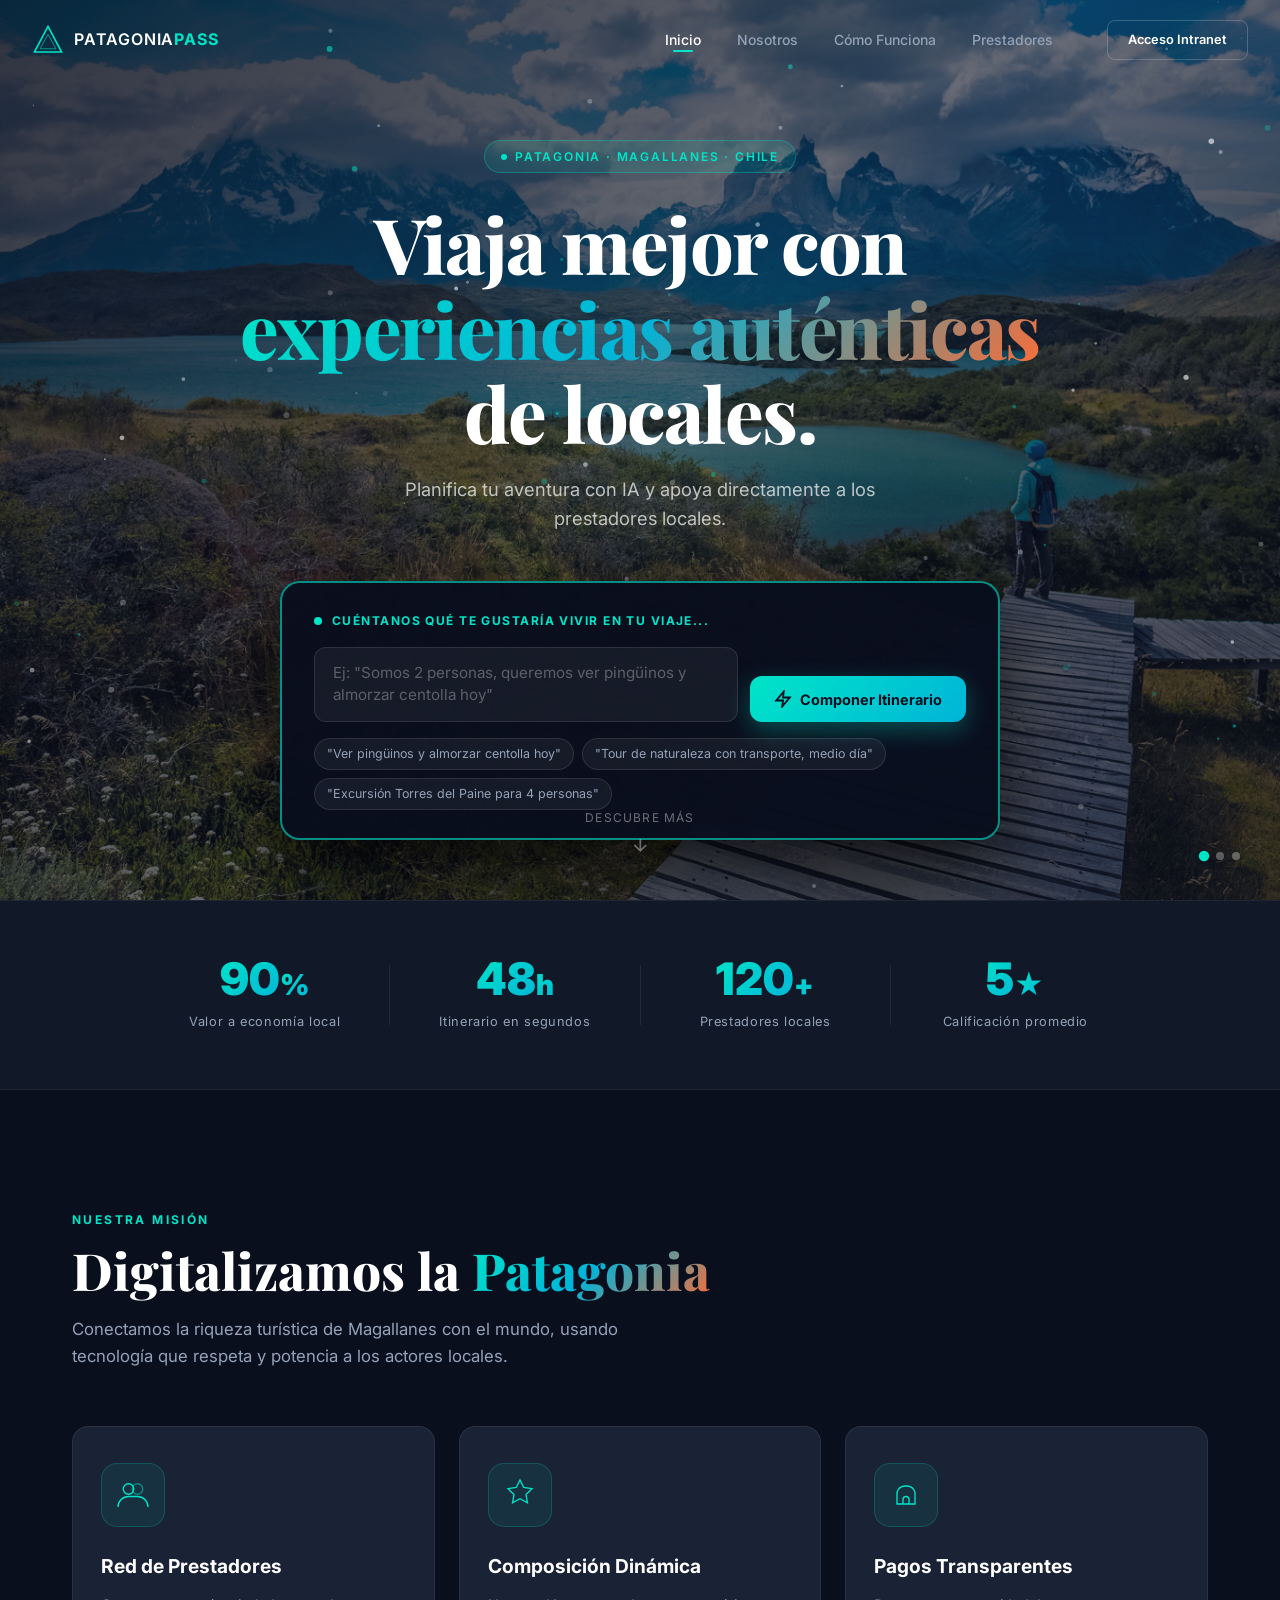
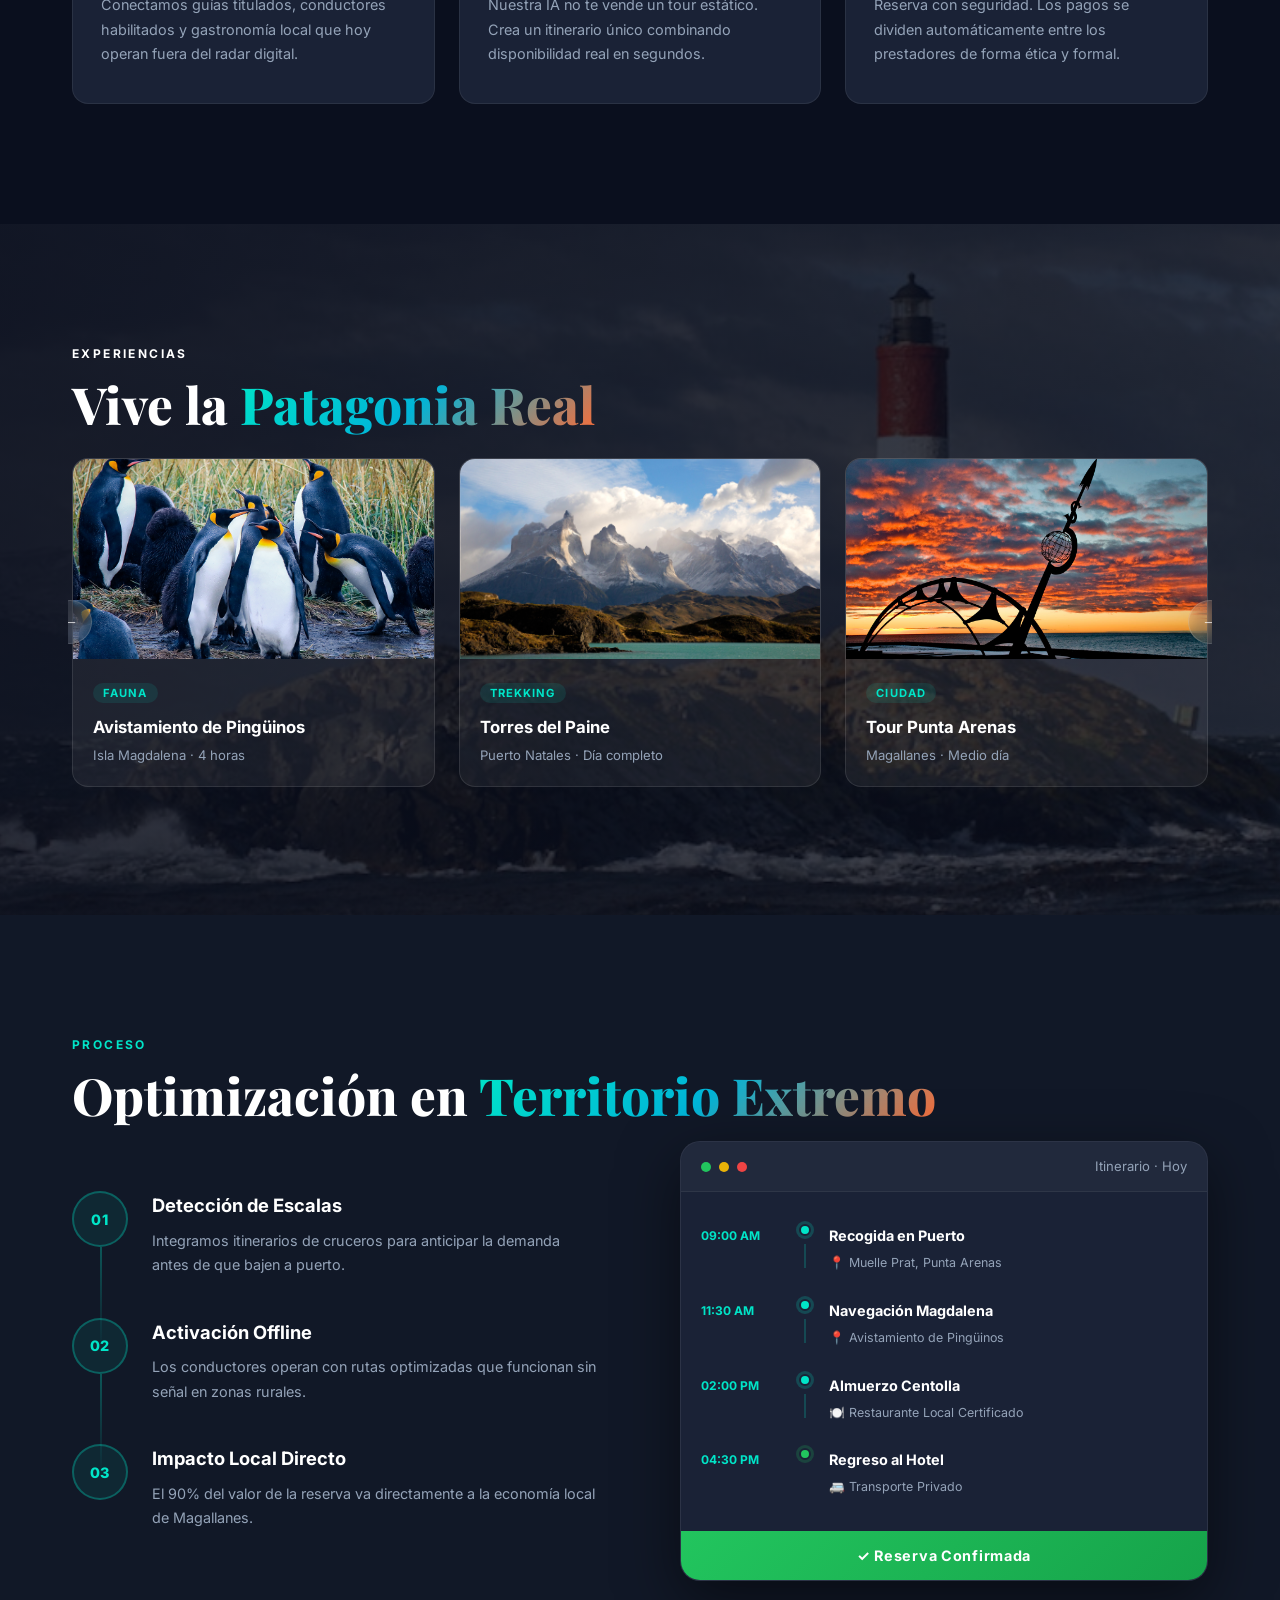
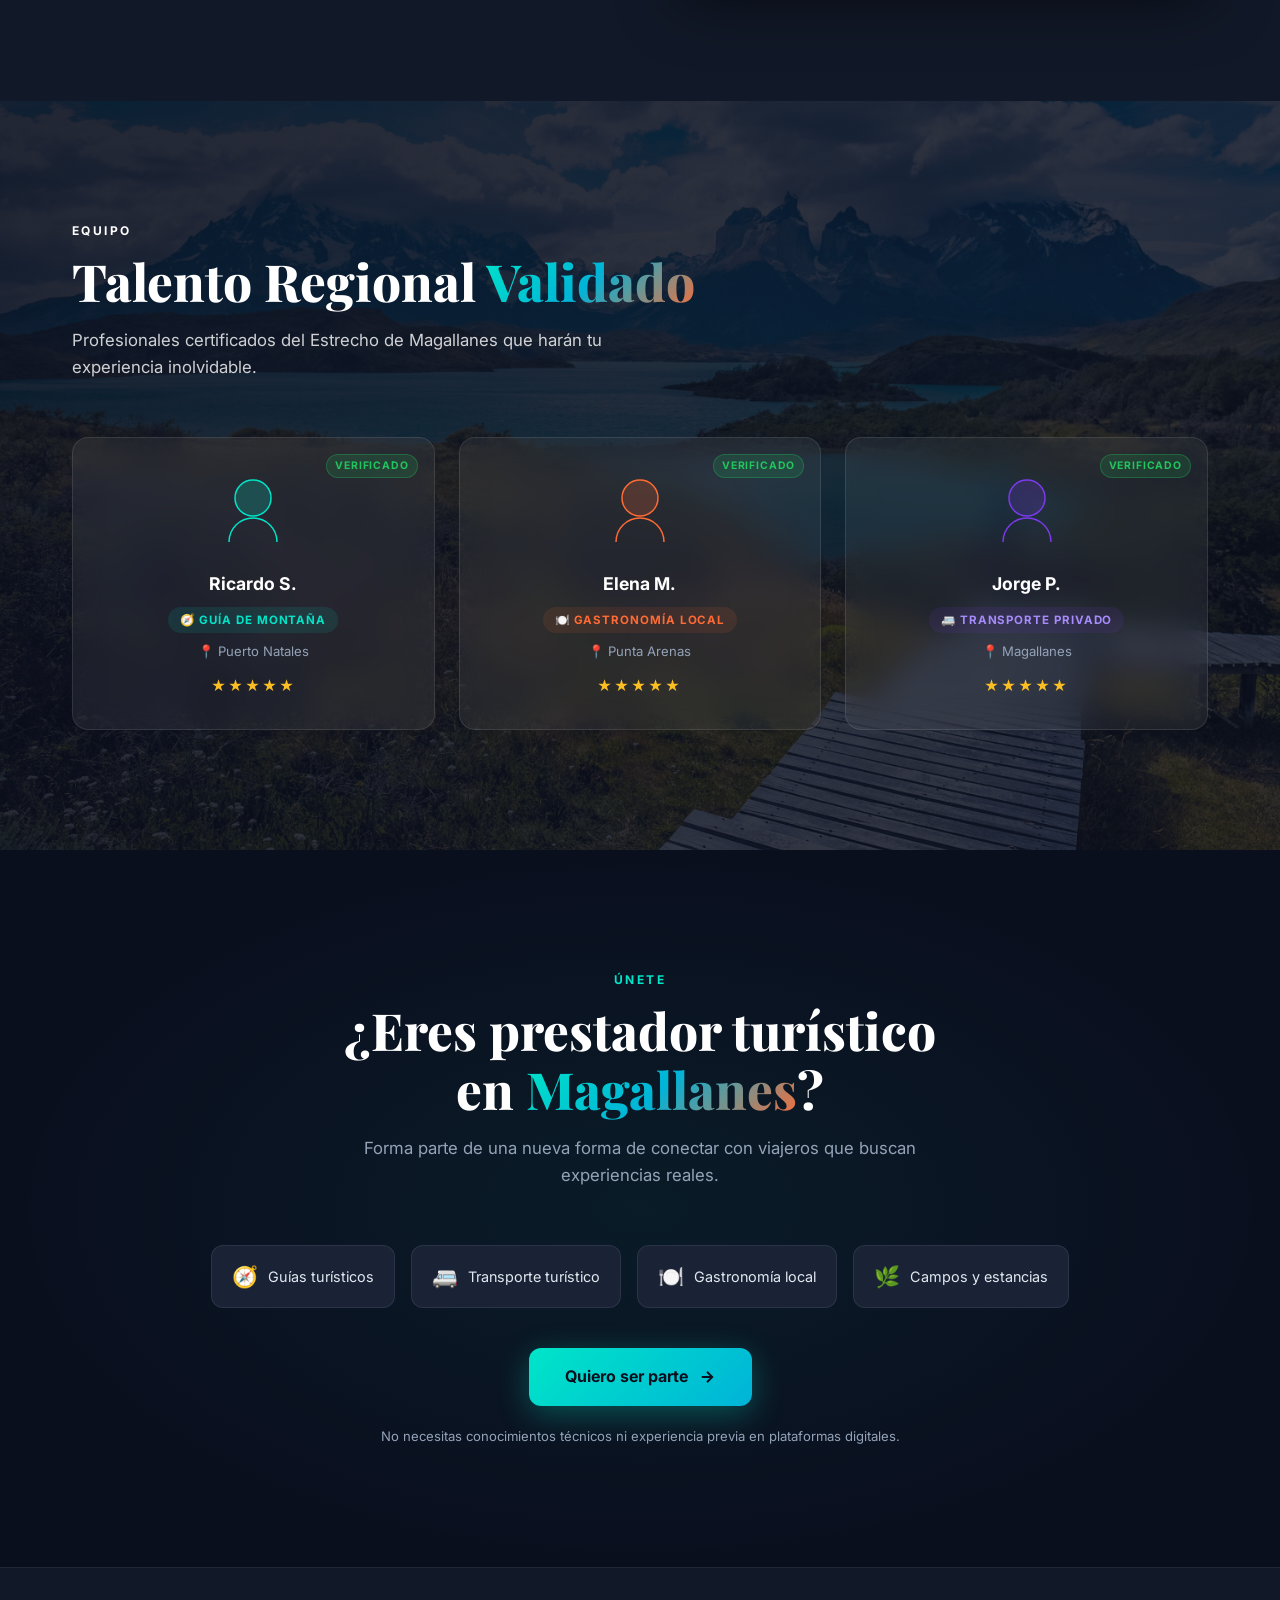
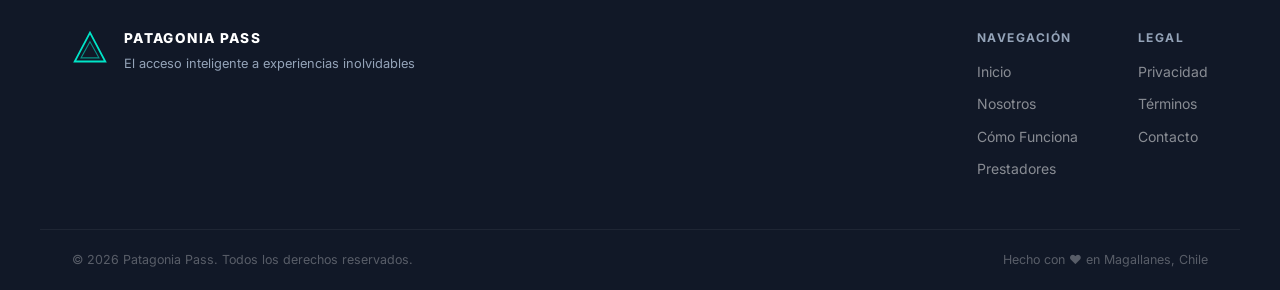
==== commit 7188507f: "Nueva Version" ====
--- a/frontend/index.html
+++ b/frontend/index.html
@@ -9,6 +9,26 @@
   <link rel="preconnect" href="https://fonts.googleapis.com" />
   <link rel="preconnect" href="https://fonts.gstatic.com" crossorigin />
   <link href="https://fonts.googleapis.com/css2?family=Inter:wght@300;400;500;600;700;800;900&family=Playfair+Display:ital,wght@0,700;0,800;1,700&display=swap" rel="stylesheet" />
+  <style>
+    /* 
+       AJUSTE ESPECÍFICO: BUSCADOR FIJO Y FULL COLOR
+       Sobrescribimos cualquier efecto de desvanecimiento para el buscador.
+    */
+    #searchBox {
+      opacity: 1 !important;
+      visibility: visible !important;
+      transform: none !important;
+      background: rgba(10, 15, 30, 0.98) !important; /* Casi opaco para máxima visibilidad */
+      border: 2px solid rgba(0, 229, 200, 0.6) !important; /* Borde más grueso y brillante */
+      box-shadow: 0 32px 80px rgba(0,0,0,0.8) !important; /* Sombra más pesada */
+      transition: none !important; /* Evitamos cualquier transición que lo haga volatil */
+    }
+    
+    /* Aseguramos que el buscador ignore el desvanecimiento del contenedor padre (hero-content) */
+    .hero-content {
+      transform-style: preserve-3d;
+    }
+  </style>
 </head>
 <body>
 
@@ -78,8 +98,8 @@
         Planifica tu aventura con IA y apoya directamente a los prestadores locales.
       </p>
 
-      <!-- BUSCADOR PRINCIPAL -->
-      <div class="search-box reveal-up" id="searchBox">
+      <!-- BUSCADOR PRINCIPAL - FIJO Y FULL COLOR -->
+      <div class="search-box" id="searchBox">
         <div class="search-label">
           <span class="search-pulse"></span>
           Cuéntanos qué te gustaría vivir en tu viaje...
--- a/frontend/assets/css/style.css
+++ b/frontend/assets/css/style.css
@@ -314,17 +314,20 @@
 
 /* ---- SEARCH BOX ---- */
 .search-box {
-  background: rgba(255,255,255,0.06);
-  backdrop-filter: blur(24px);
-  -webkit-backdrop-filter: blur(24px);
-  border: 1px solid rgba(255,255,255,0.12);
+  background: #0a0f1e !important; /* Color sólido total (no transparente) */
+  border: 2px solid var(--teal) !important; /* Borde sólido brillante */
   border-radius: 20px;
   padding: 28px 32px;
   max-width: 720px;
   margin: 0 auto;
   text-align: left;
-  box-shadow: 0 32px 80px rgba(0,0,0,0.4);
-  transition: border-color 0.3s;
+  box-shadow: 0 40px 100px rgba(0,0,0,0.9) !important;
+  transition: none !important;
+  /* Forzamos visibilidad absoluta */
+  opacity: 1 !important;
+  visibility: visible !important;
+  transform: none !important;
+  z-index: 100 !important;
 }
 .search-box:focus-within {
   border-color: rgba(0,229,200,0.4);
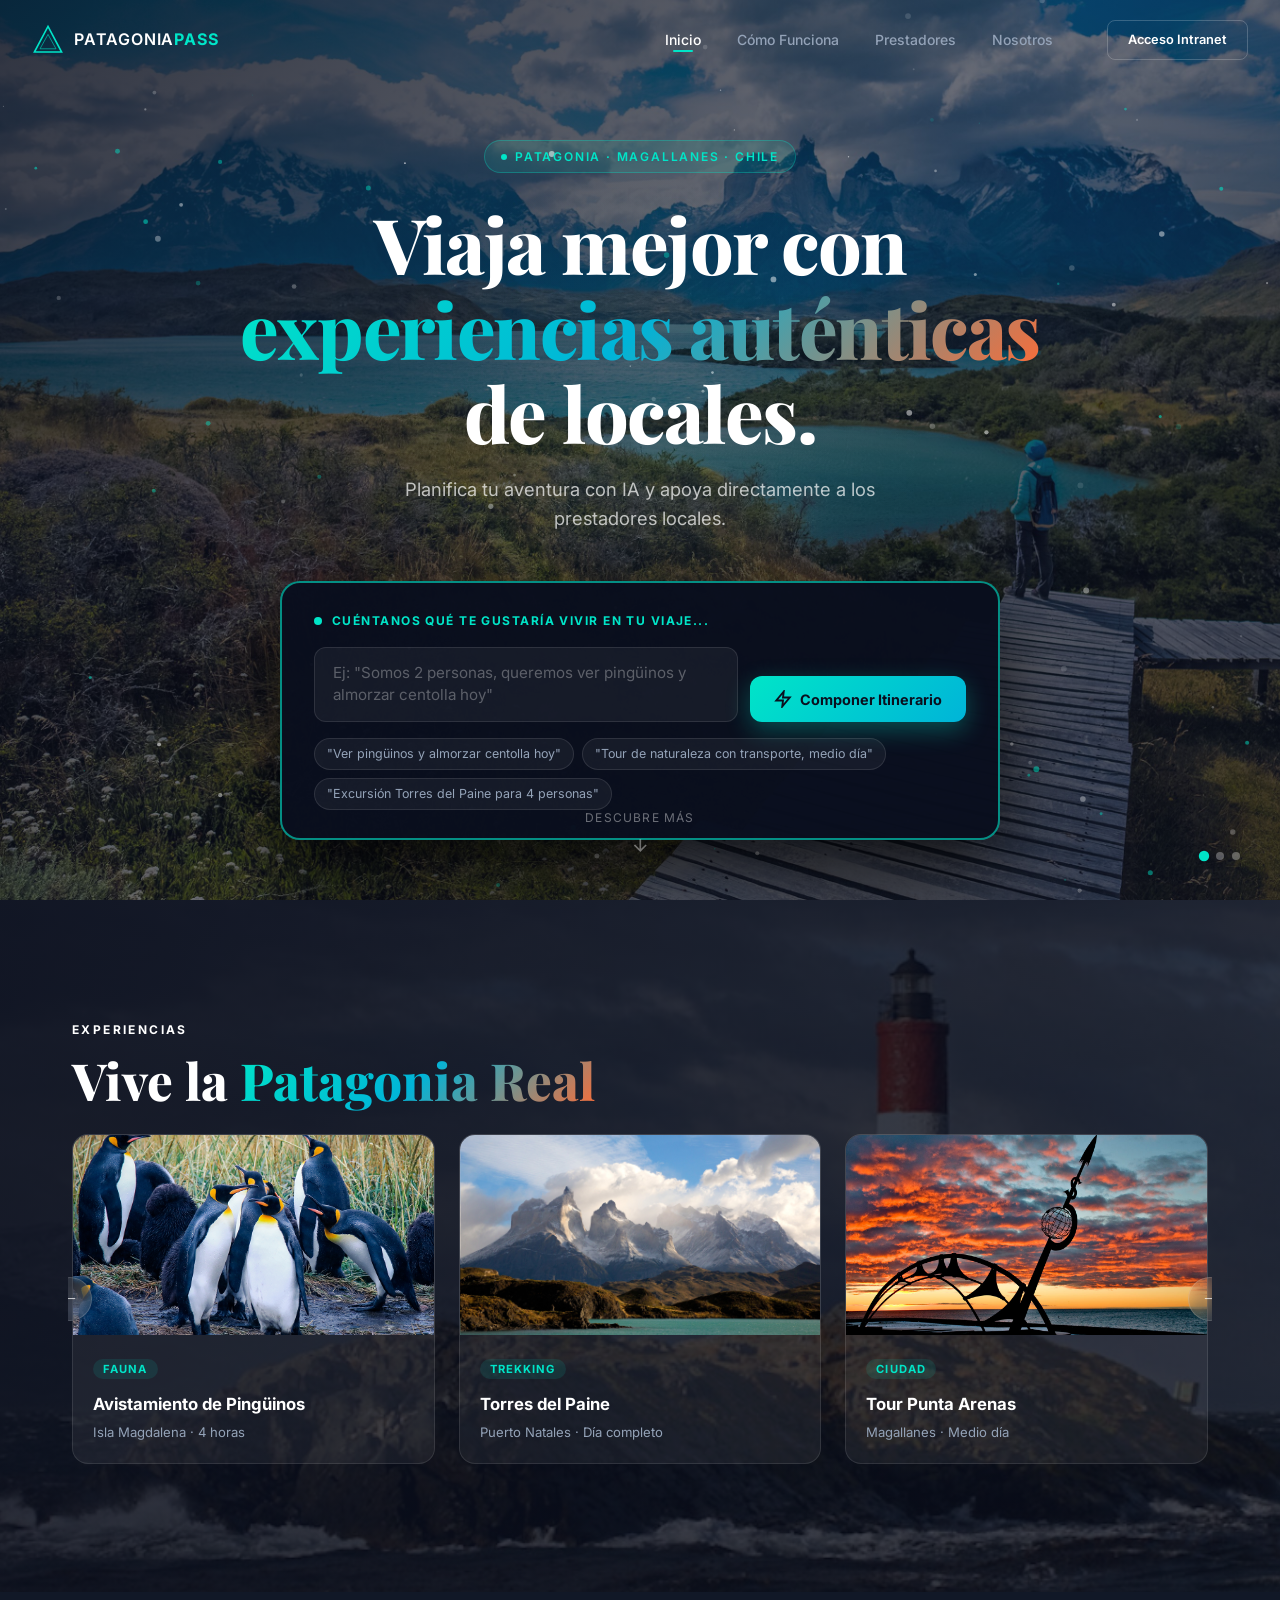
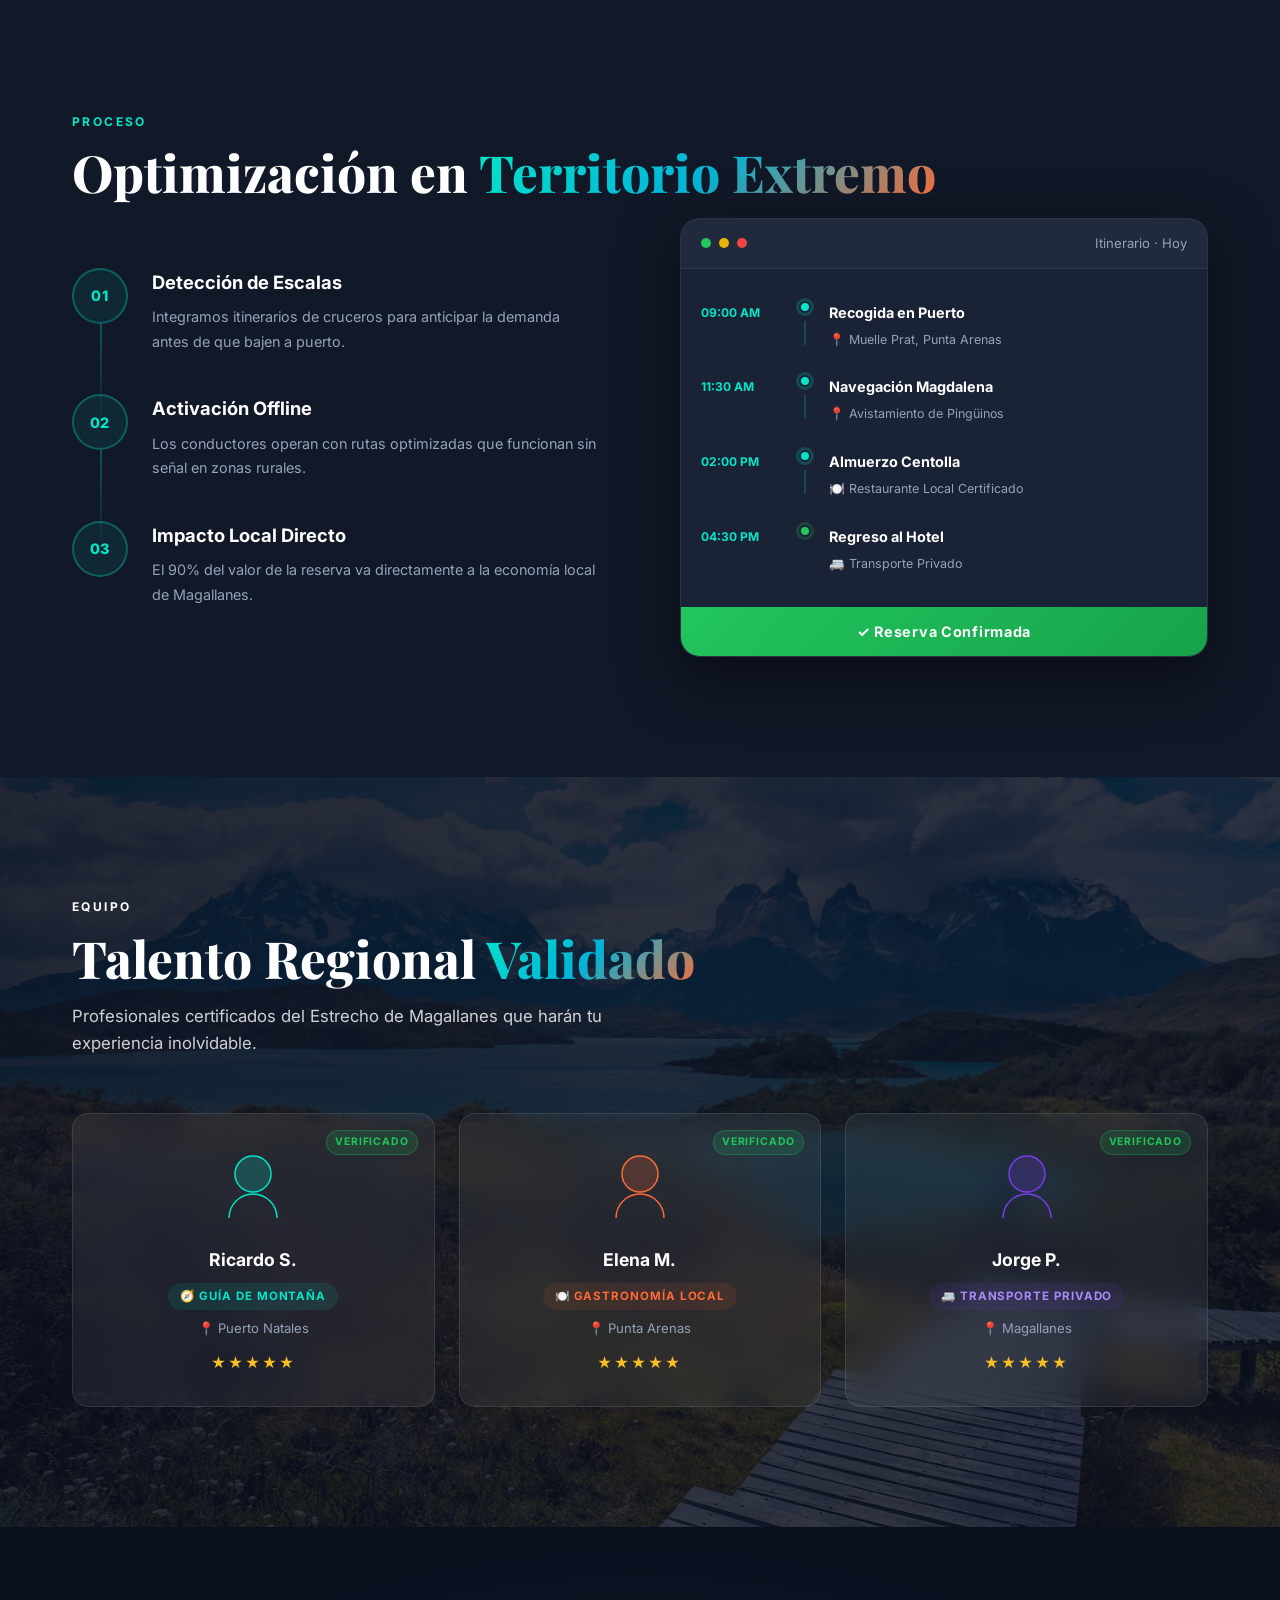
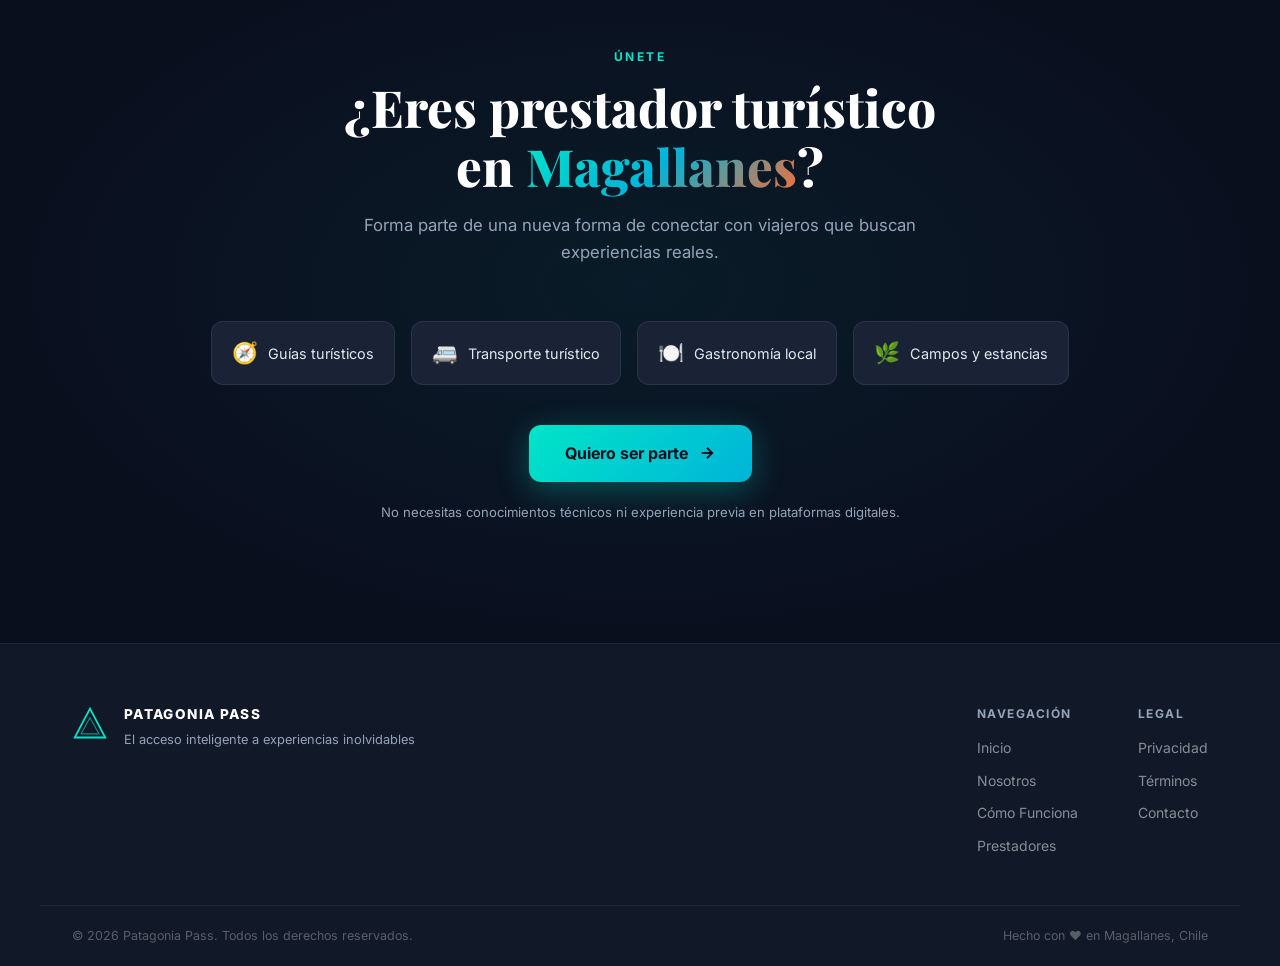
==== commit 7bdb7346: "agregar contacto y quienes somos" ====
--- a/frontend/index.html
+++ b/frontend/index.html
@@ -56,9 +56,9 @@
       </a>
       <ul class="nav-links">
         <li><a href="#inicio" class="nav-link">Inicio</a></li>
-        <li><a href="#nosotros" class="nav-link">Nosotros</a></li>
         <li><a href="#como-funciona" class="nav-link">Cómo Funciona</a></li>
         <li><a href="#prestadores" class="nav-link">Prestadores</a></li>
+        <li><a href="nosotros.html" class="nav-link">Nosotros</a></li>
       </ul>
       <a href="login.html" class="btn-intranet">Acceso Intranet</a>
       <button class="nav-toggle" id="navToggle" aria-label="Menú">
@@ -67,7 +67,7 @@
     </div>
     <div class="nav-mobile" id="navMobile">
       <a href="#inicio">Inicio</a>
-      <a href="#nosotros">Nosotros</a>
+      <a href="nosotros.html">Nosotros</a>
       <a href="#como-funciona">Cómo Funciona</a>
       <a href="#prestadores">Prestadores</a>
       <a href="login.html" class="btn-intranet-mobile">Acceso Intranet</a>
@@ -143,75 +143,6 @@
       <span class="dot active" onclick="goToSlide(0)"></span>
       <span class="dot" onclick="goToSlide(1)"></span>
       <span class="dot" onclick="goToSlide(2)"></span>
-    </div>
-  </section>
-
-  <!-- ========== STATS STRIP ========== -->
-  <section class="stats-strip">
-    <div class="stats-container">
-      <div class="stat-item reveal-up">
-        <span class="stat-number" data-target="90">0</span><span class="stat-suffix">%</span>
-        <span class="stat-label">Valor a economía local</span>
-      </div>
-      <div class="stat-divider"></div>
-      <div class="stat-item reveal-up">
-        <span class="stat-number" data-target="48">0</span><span class="stat-suffix">h</span>
-        <span class="stat-label">Itinerario en segundos</span>
-      </div>
-      <div class="stat-divider"></div>
-      <div class="stat-item reveal-up">
-        <span class="stat-number" data-target="120">0</span><span class="stat-suffix">+</span>
-        <span class="stat-label">Prestadores locales</span>
-      </div>
-      <div class="stat-divider"></div>
-      <div class="stat-item reveal-up">
-        <span class="stat-number" data-target="5">0</span><span class="stat-suffix">★</span>
-        <span class="stat-label">Calificación promedio</span>
-      </div>
-    </div>
-  </section>
-
-  <!-- ========== MISIÓN ========== -->
-  <section id="nosotros" class="mission-section">
-    <div class="section-container">
-      <div class="section-tag reveal-up">Nuestra Misión</div>
-      <h2 class="section-title reveal-up">Digitalizamos la <span class="gradient-text">Patagonia</span></h2>
-      <p class="section-subtitle reveal-up">Conectamos la riqueza turística de Magallanes con el mundo, usando tecnología que respeta y potencia a los actores locales.</p>
-
-      <div class="mission-grid">
-        <div class="mission-card reveal-left">
-          <div class="mission-icon-wrap">
-            <svg viewBox="0 0 48 48" fill="none" stroke="currentColor" stroke-width="1.8">
-              <circle cx="18" cy="16" r="7"/><circle cx="30" cy="16" r="7" opacity="0.5"/>
-              <path d="M4 40c0-7.7 6.3-14 14-14h12c7.7 0 14 6.3 14 14"/>
-            </svg>
-          </div>
-          <h3>Red de Prestadores</h3>
-          <p>Conectamos guías titulados, conductores habilitados y gastronomía local que hoy operan fuera del radar digital.</p>
-          <div class="card-glow"></div>
-        </div>
-        <div class="mission-card reveal-up">
-          <div class="mission-icon-wrap">
-            <svg viewBox="0 0 48 48" fill="none" stroke="currentColor" stroke-width="1.8">
-              <path d="M24 4l5 10 11 1.6-8 7.8 1.9 11L24 29l-9.9 5.4L16 23.4 8 15.6l11-1.6z"/>
-            </svg>
-          </div>
-          <h3>Composición Dinámica</h3>
-          <p>Nuestra IA no te vende un tour estático. Crea un itinerario único combinando disponibilidad real en segundos.</p>
-          <div class="card-glow"></div>
-        </div>
-        <div class="mission-card reveal-right">
-          <div class="mission-icon-wrap">
-            <svg viewBox="0 0 48 48" fill="none" stroke="currentColor" stroke-width="1.8">
-              <path d="M12 22s0-10 12-10 12 10 12 10v14H12V22z"/>
-              <path d="M20 36v-6a4 4 0 018 0v6"/>
-            </svg>
-          </div>
-          <h3>Pagos Transparentes</h3>
-          <p>Reserva con seguridad. Los pagos se dividen automáticamente entre los prestadores de forma ética y formal.</p>
-          <div class="card-glow"></div>
-        </div>
-      </div>
     </div>
   </section>
 
@@ -454,7 +385,7 @@
         <div class="footer-col">
           <h5>Navegación</h5>
           <a href="#inicio">Inicio</a>
-          <a href="#nosotros">Nosotros</a>
+          <a href="nosotros.html">Nosotros</a>
           <a href="#como-funciona">Cómo Funciona</a>
           <a href="#prestadores">Prestadores</a>
         </div>
@@ -462,7 +393,7 @@
           <h5>Legal</h5>
           <a href="#">Privacidad</a>
           <a href="#">Términos</a>
-          <a href="#">Contacto</a>
+          <a href="contacto.html">Contacto</a>
         </div>
       </div>
     </div>
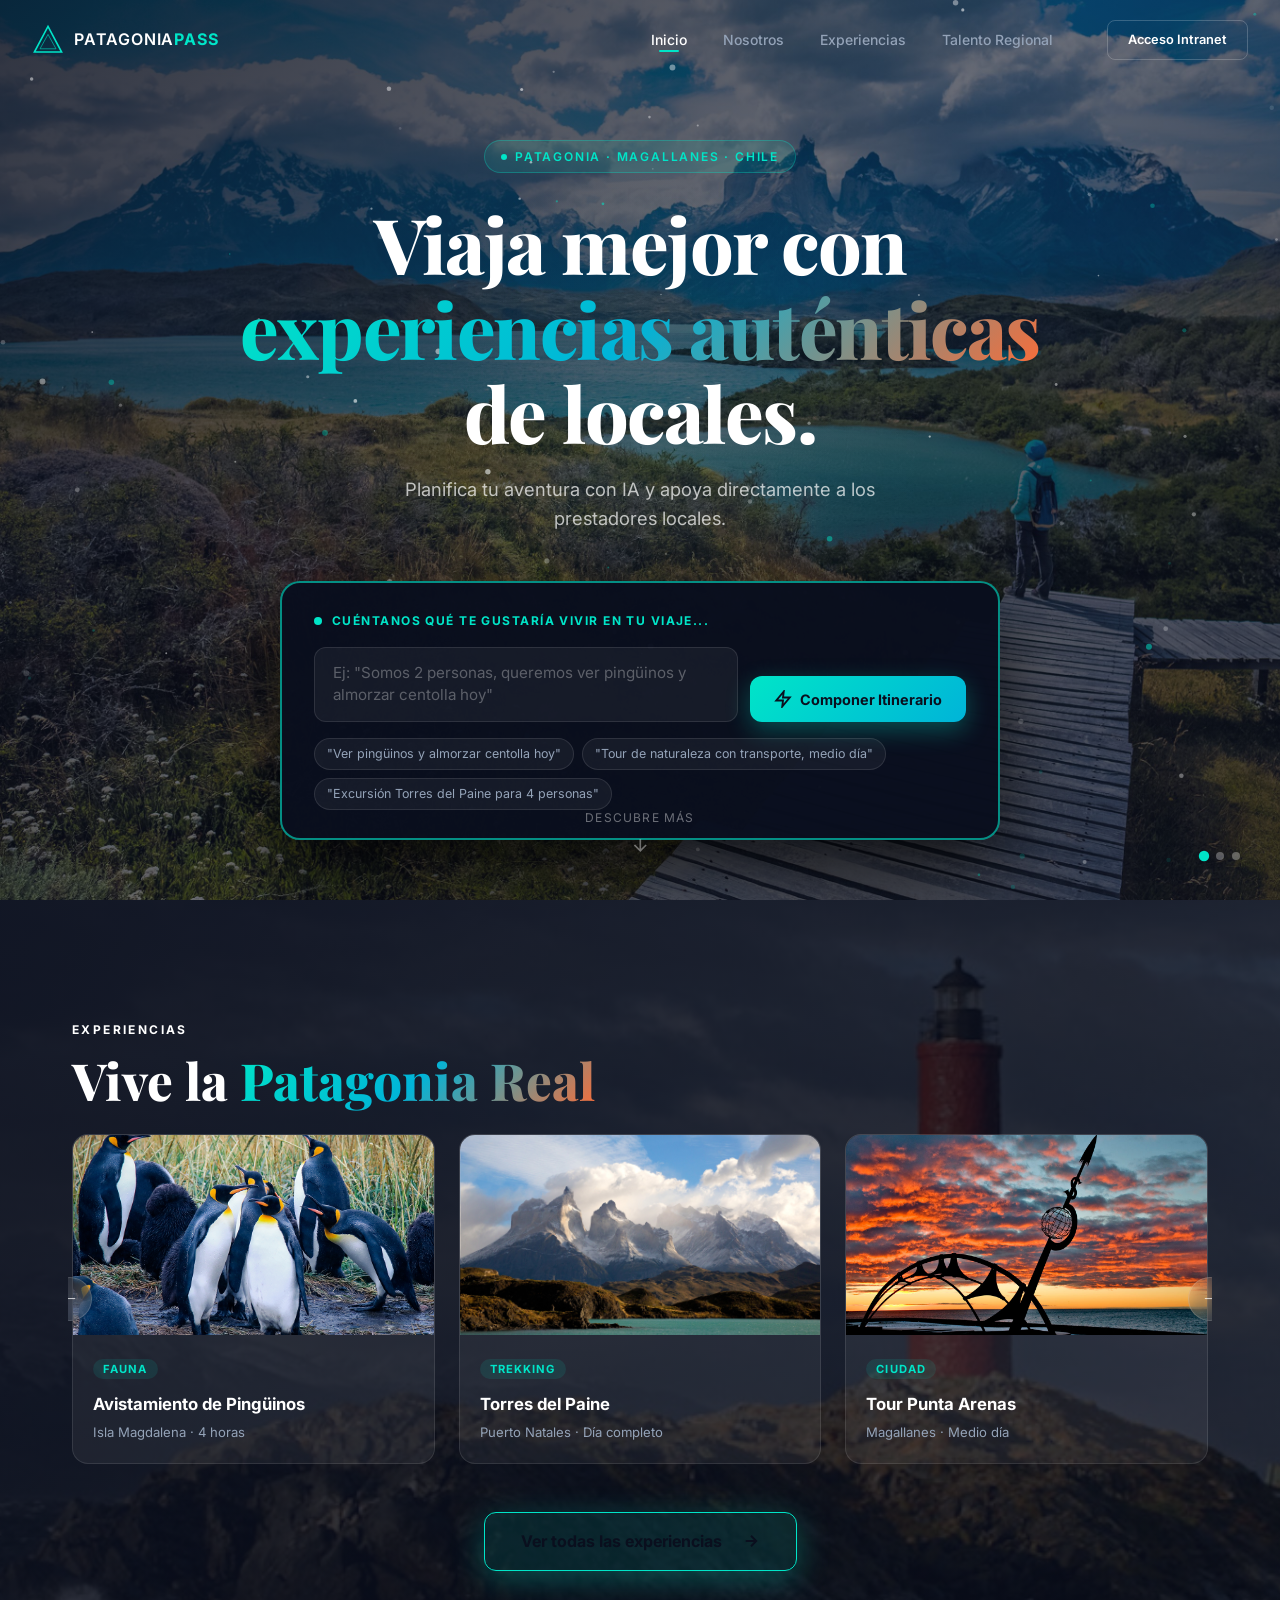
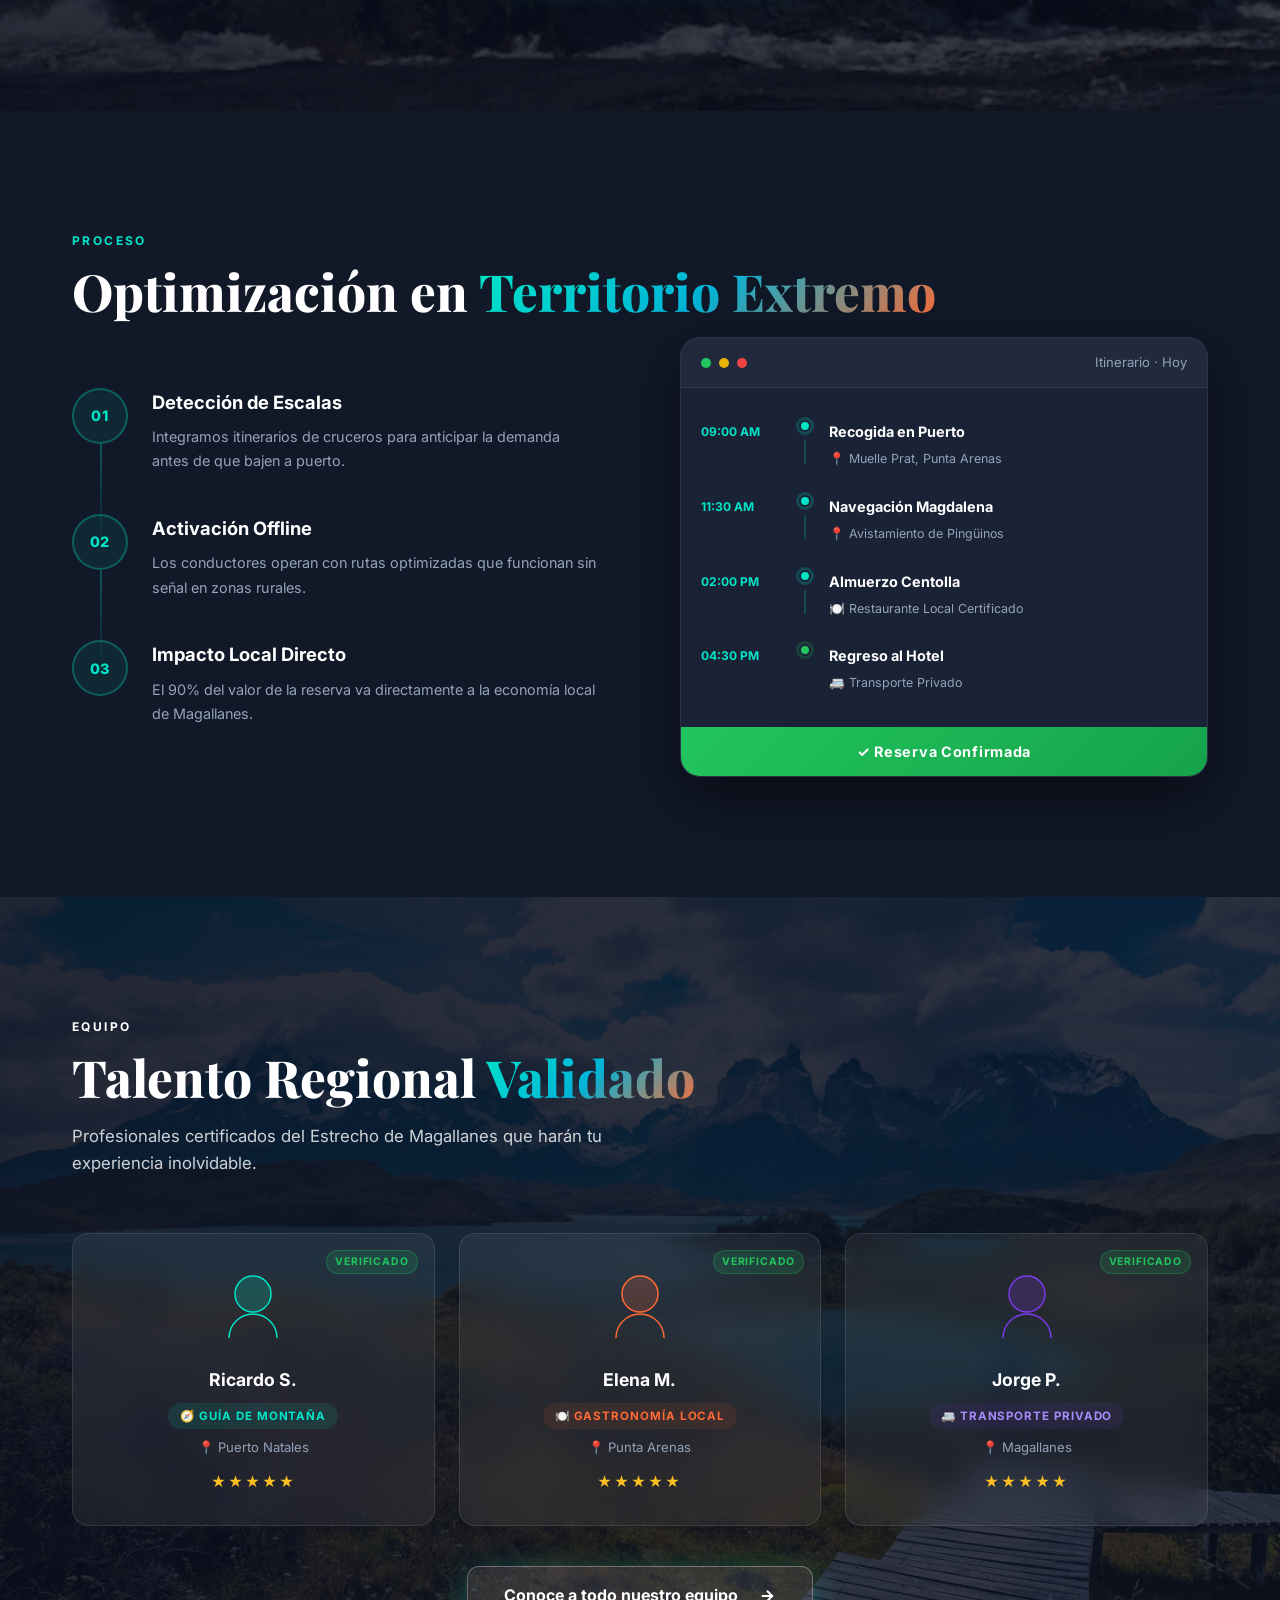
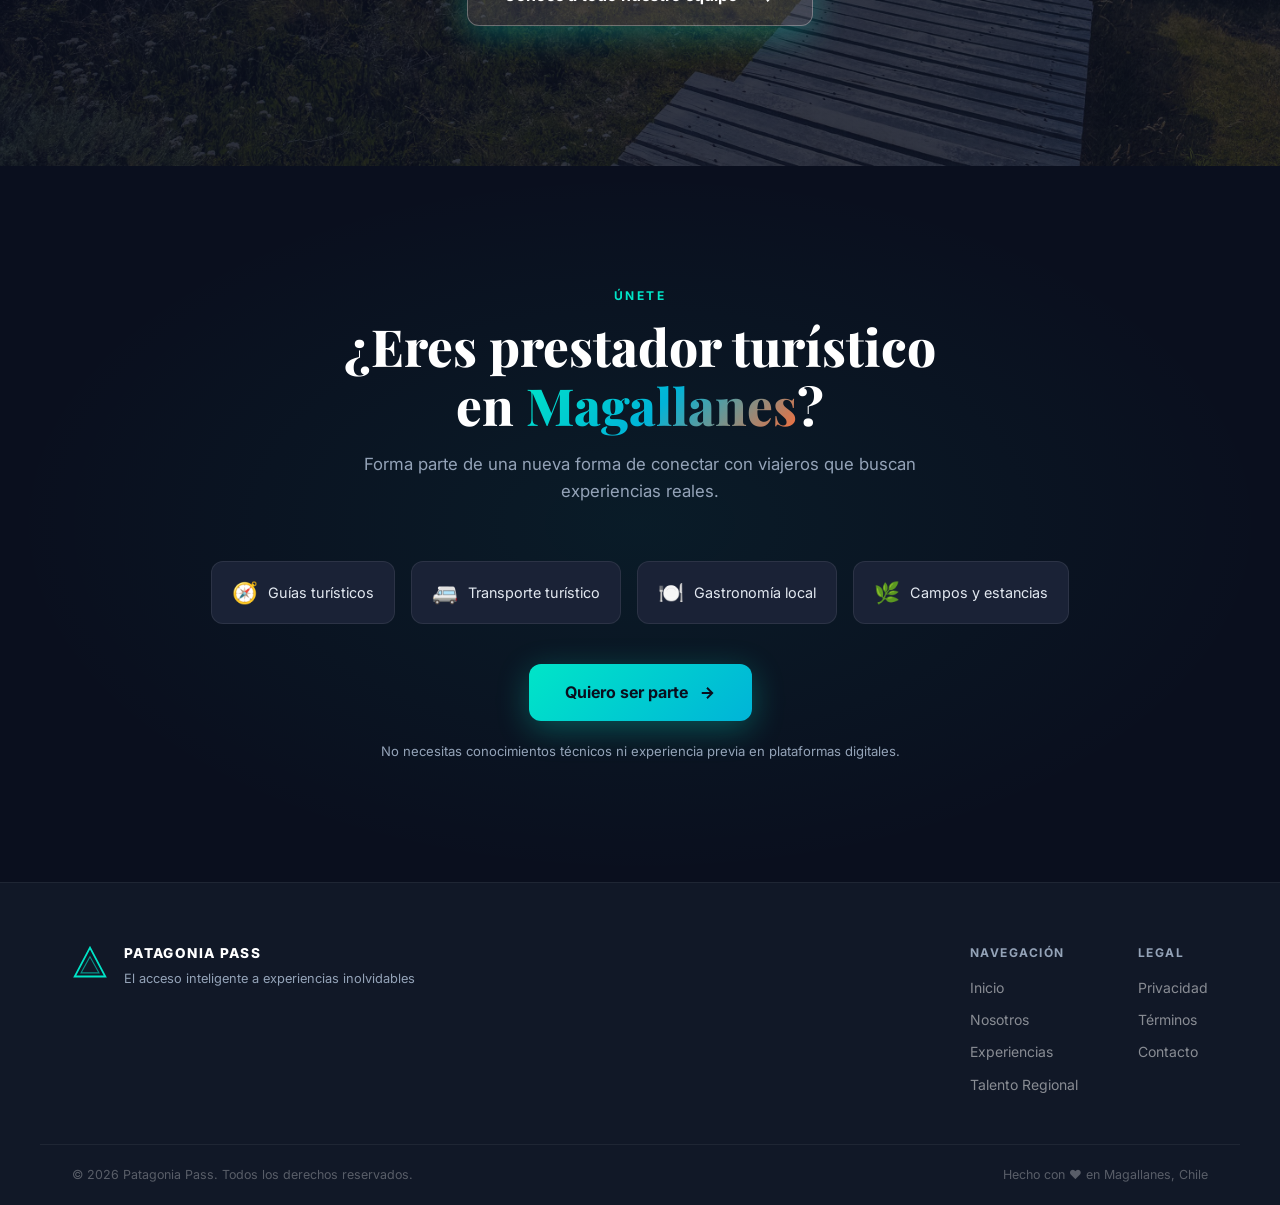
==== commit 5d1b671a: "nosotros y experiencias" ====
--- a/frontend/index.html
+++ b/frontend/index.html
@@ -56,9 +56,9 @@
       </a>
       <ul class="nav-links">
         <li><a href="#inicio" class="nav-link">Inicio</a></li>
-        <li><a href="#como-funciona" class="nav-link">Cómo Funciona</a></li>
-        <li><a href="#prestadores" class="nav-link">Prestadores</a></li>
         <li><a href="nosotros.html" class="nav-link">Nosotros</a></li>
+        <li><a href="experiencias.html" class="nav-link">Experiencias</a></li>
+        <li><a href="talento.html" class="nav-link">Talento Regional</a></li>
       </ul>
       <a href="login.html" class="btn-intranet">Acceso Intranet</a>
       <button class="nav-toggle" id="navToggle" aria-label="Menú">
@@ -68,8 +68,8 @@
     <div class="nav-mobile" id="navMobile">
       <a href="#inicio">Inicio</a>
       <a href="nosotros.html">Nosotros</a>
-      <a href="#como-funciona">Cómo Funciona</a>
-      <a href="#prestadores">Prestadores</a>
+      <a href="experiencias.html">Experiencias</a>
+      <a href="talento.html">Talento Regional</a>
       <a href="login.html" class="btn-intranet-mobile">Acceso Intranet</a>
     </div>
   </nav>
@@ -199,6 +199,12 @@
         <button class="slider-btn prev" onclick="slideExp(-1)">&#8592;</button>
         <button class="slider-btn next" onclick="slideExp(1)">&#8594;</button>
       </div>
+      <div style="text-align: center; margin-top: 40px;">
+        <a href="experiencias.html" class="btn-join reveal-up" style="display: inline-flex; background: rgba(0,229,200,0.1); border: 1px solid #00e5c8;">
+          Ver todas las experiencias
+          <svg viewBox="0 0 24 24" fill="none" stroke="currentColor" stroke-width="2.5" style="width:18px; margin-left:10px;"><path d="M5 12h14M12 5l7 7-7 7"/></svg>
+        </a>
+      </div>
     </div>
   </section>
 
@@ -327,6 +333,12 @@
           </div>
           <div class="provider-badge">Verificado</div>
         </div>
+      </div>
+      <div style="text-align: center; margin-top: 40px;">
+        <a href="talento.html" class="btn-join reveal-up" style="display: inline-flex; background: rgba(255,255,255,0.1); border: 1px solid rgba(255,255,255,0.3); color: #fff;">
+          Conoce a todo nuestro equipo
+          <svg viewBox="0 0 24 24" fill="none" stroke="currentColor" stroke-width="2.5" style="width:18px; margin-left:10px;"><path d="M5 12h14M12 5l7 7-7 7"/></svg>
+        </a>
       </div>
     </div>
   </section>
@@ -384,10 +396,10 @@
       <div class="footer-links">
         <div class="footer-col">
           <h5>Navegación</h5>
-          <a href="#inicio">Inicio</a>
+          <a href="index.html">Inicio</a>
           <a href="nosotros.html">Nosotros</a>
-          <a href="#como-funciona">Cómo Funciona</a>
-          <a href="#prestadores">Prestadores</a>
+          <a href="experiencias.html">Experiencias</a>
+          <a href="talento.html">Talento Regional</a>
         </div>
         <div class="footer-col">
           <h5>Legal</h5>
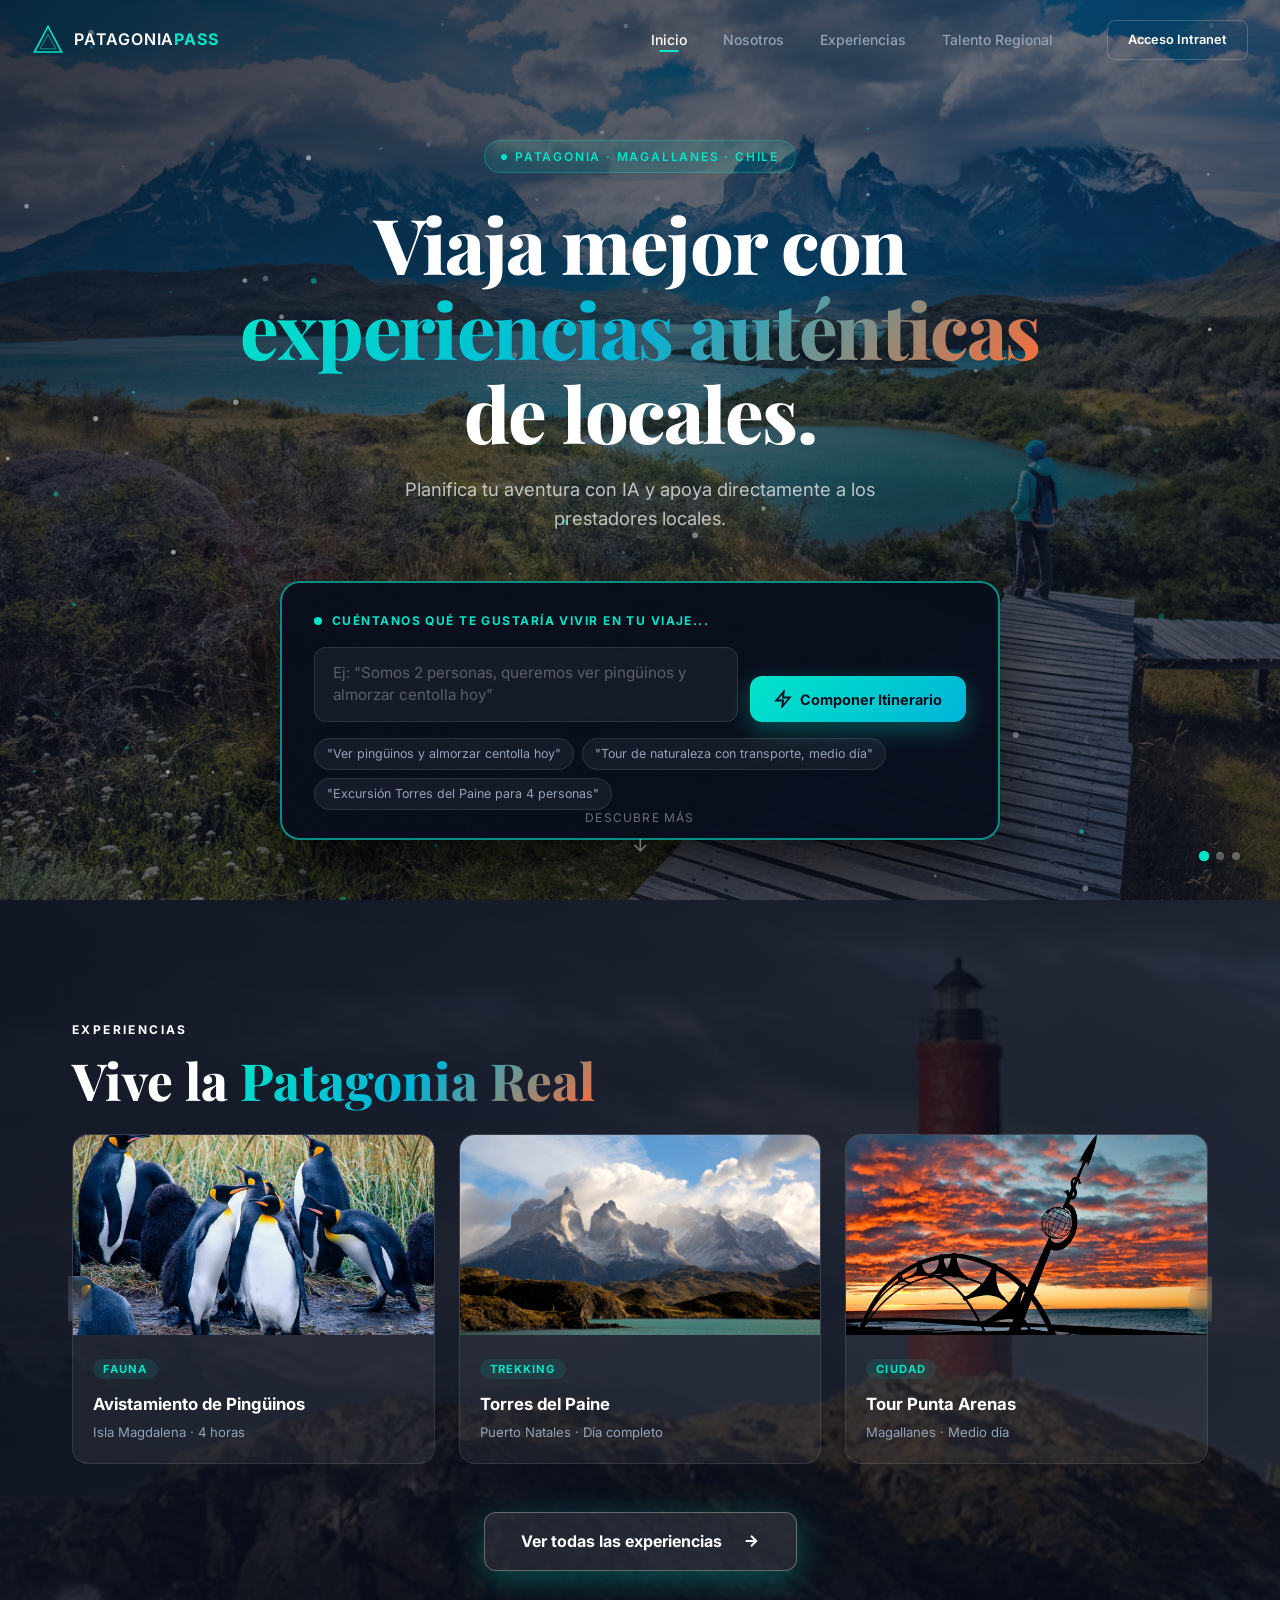
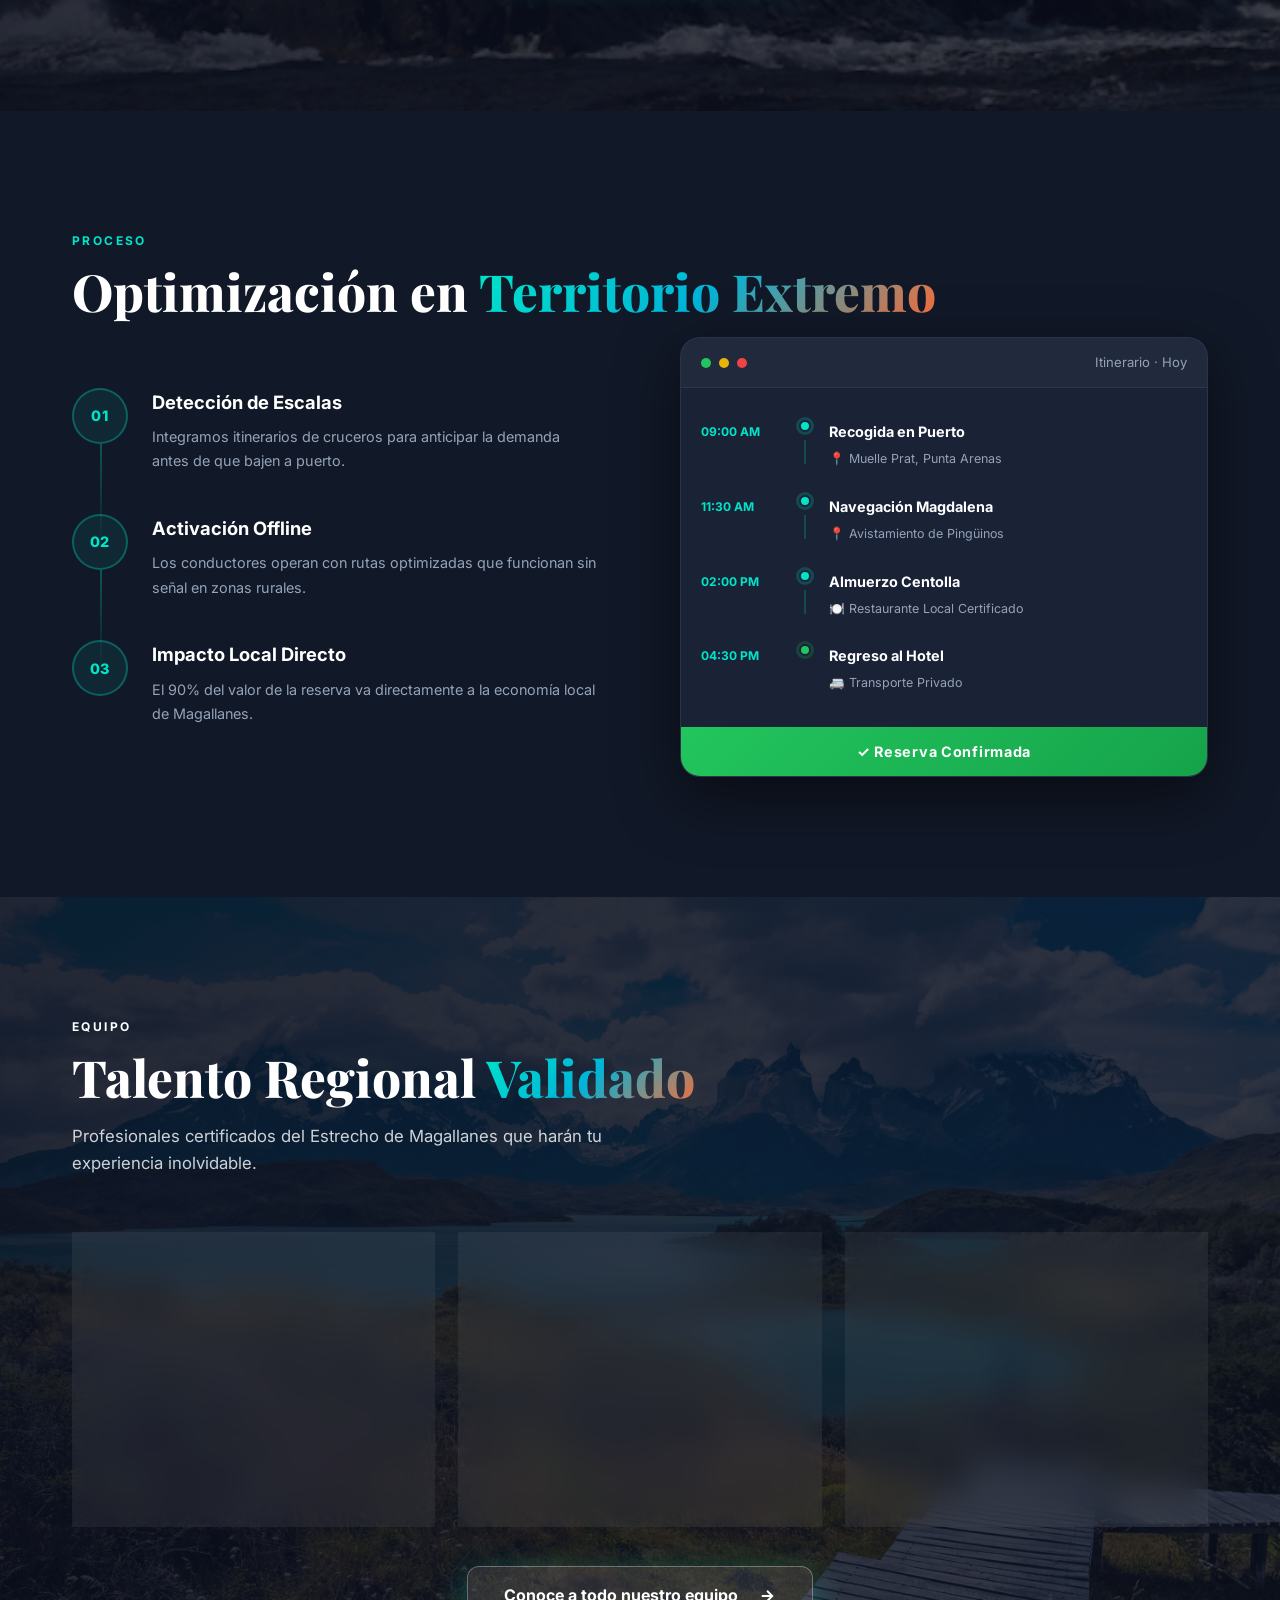
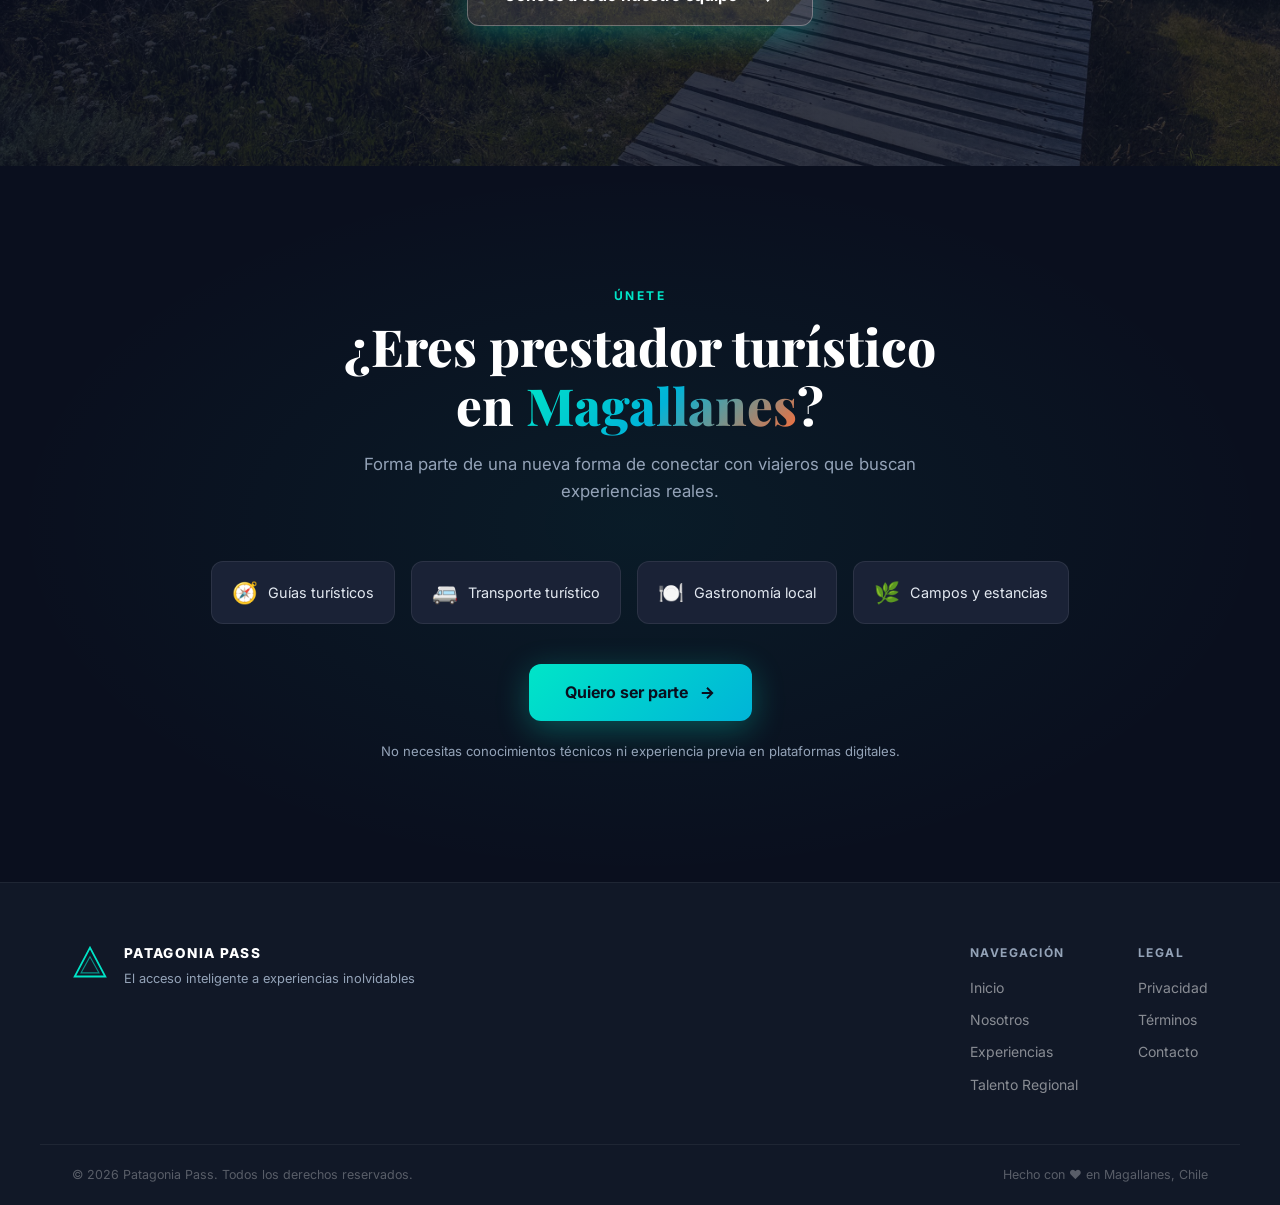
==== commit 6fcb99a4: "Modificacion boton experiencia" ====
--- a/frontend/index.html
+++ b/frontend/index.html
@@ -200,7 +200,7 @@
         <button class="slider-btn next" onclick="slideExp(1)">&#8594;</button>
       </div>
       <div style="text-align: center; margin-top: 40px;">
-        <a href="experiencias.html" class="btn-join reveal-up" style="display: inline-flex; background: rgba(0,229,200,0.1); border: 1px solid #00e5c8;">
+        <a href="experiencias.html" class="btn-join reveal-up" style="display: inline-flex; background: rgba(255,255,255,0.1); border: 1px solid rgba(255,255,255,0.3); color: #fff;">
           Ver todas las experiencias
           <svg viewBox="0 0 24 24" fill="none" stroke="currentColor" stroke-width="2.5" style="width:18px; margin-left:10px;"><path d="M5 12h14M12 5l7 7-7 7"/></svg>
         </a>
